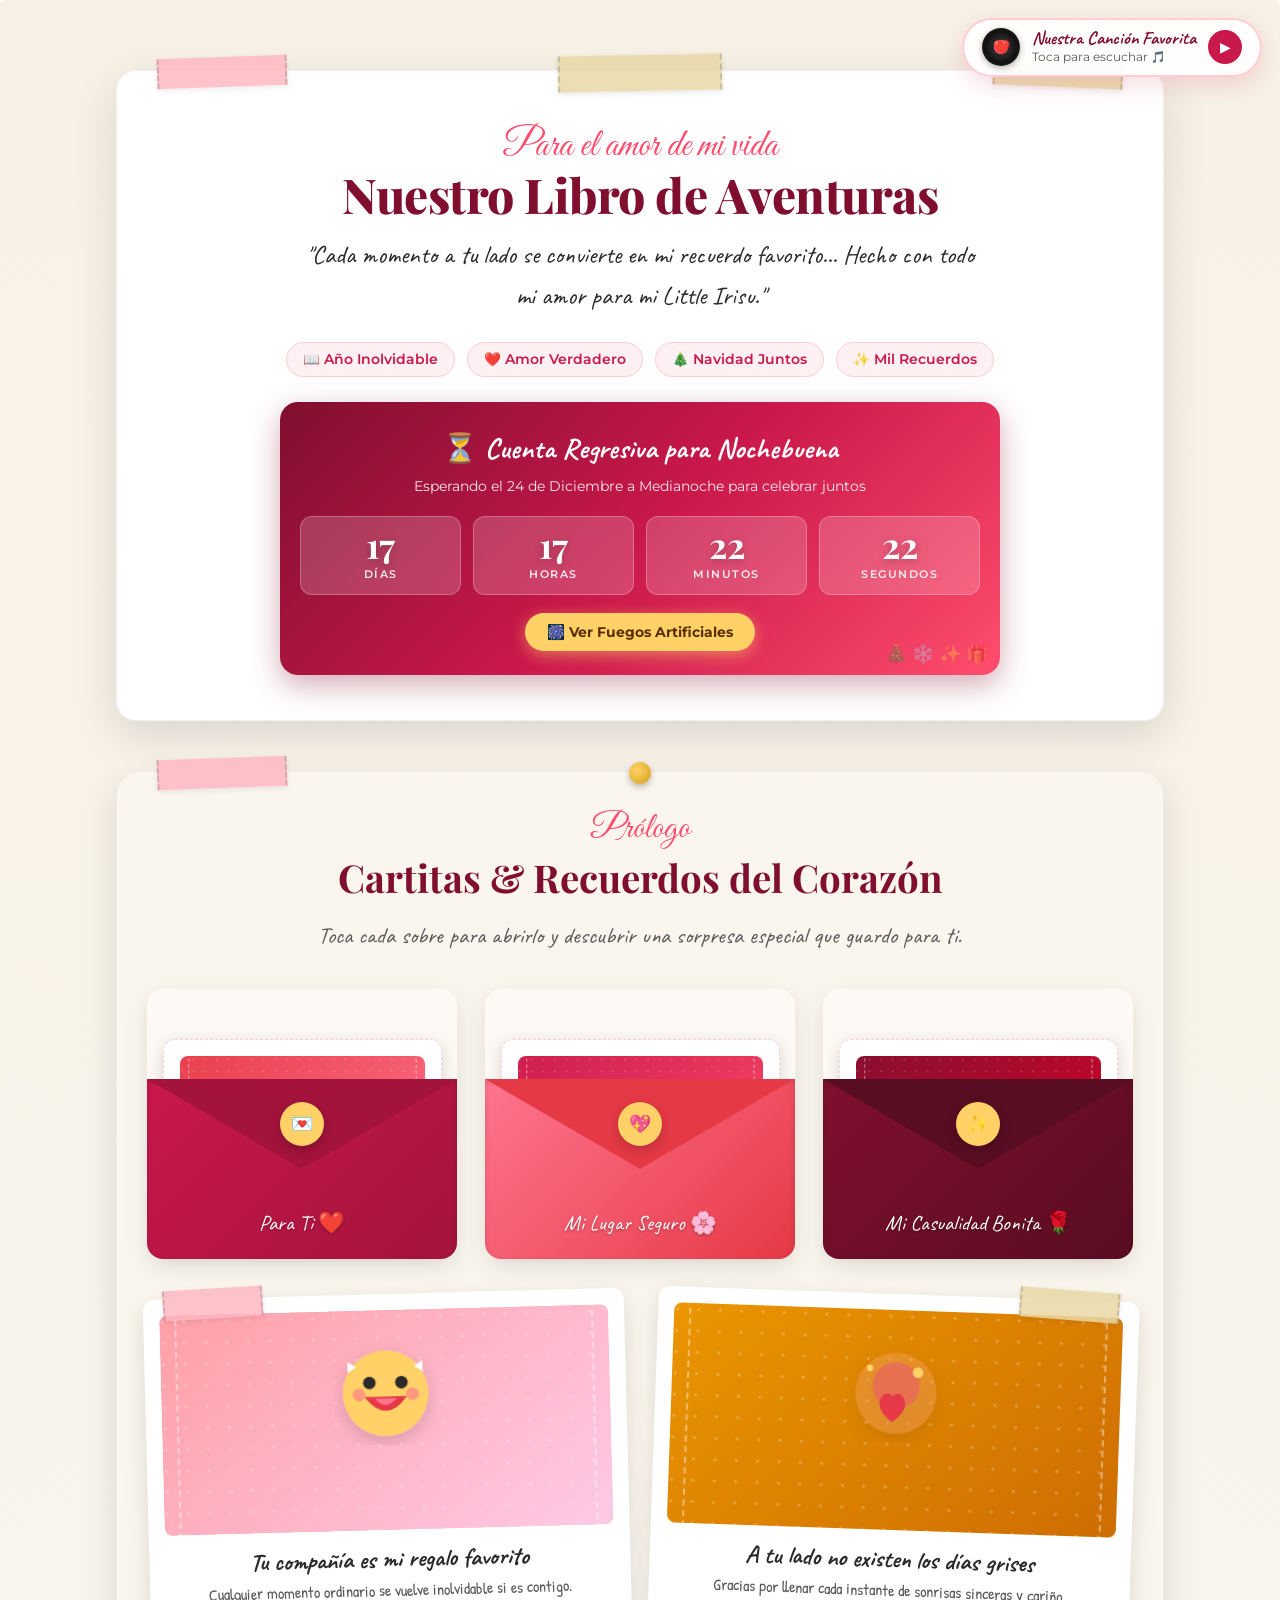
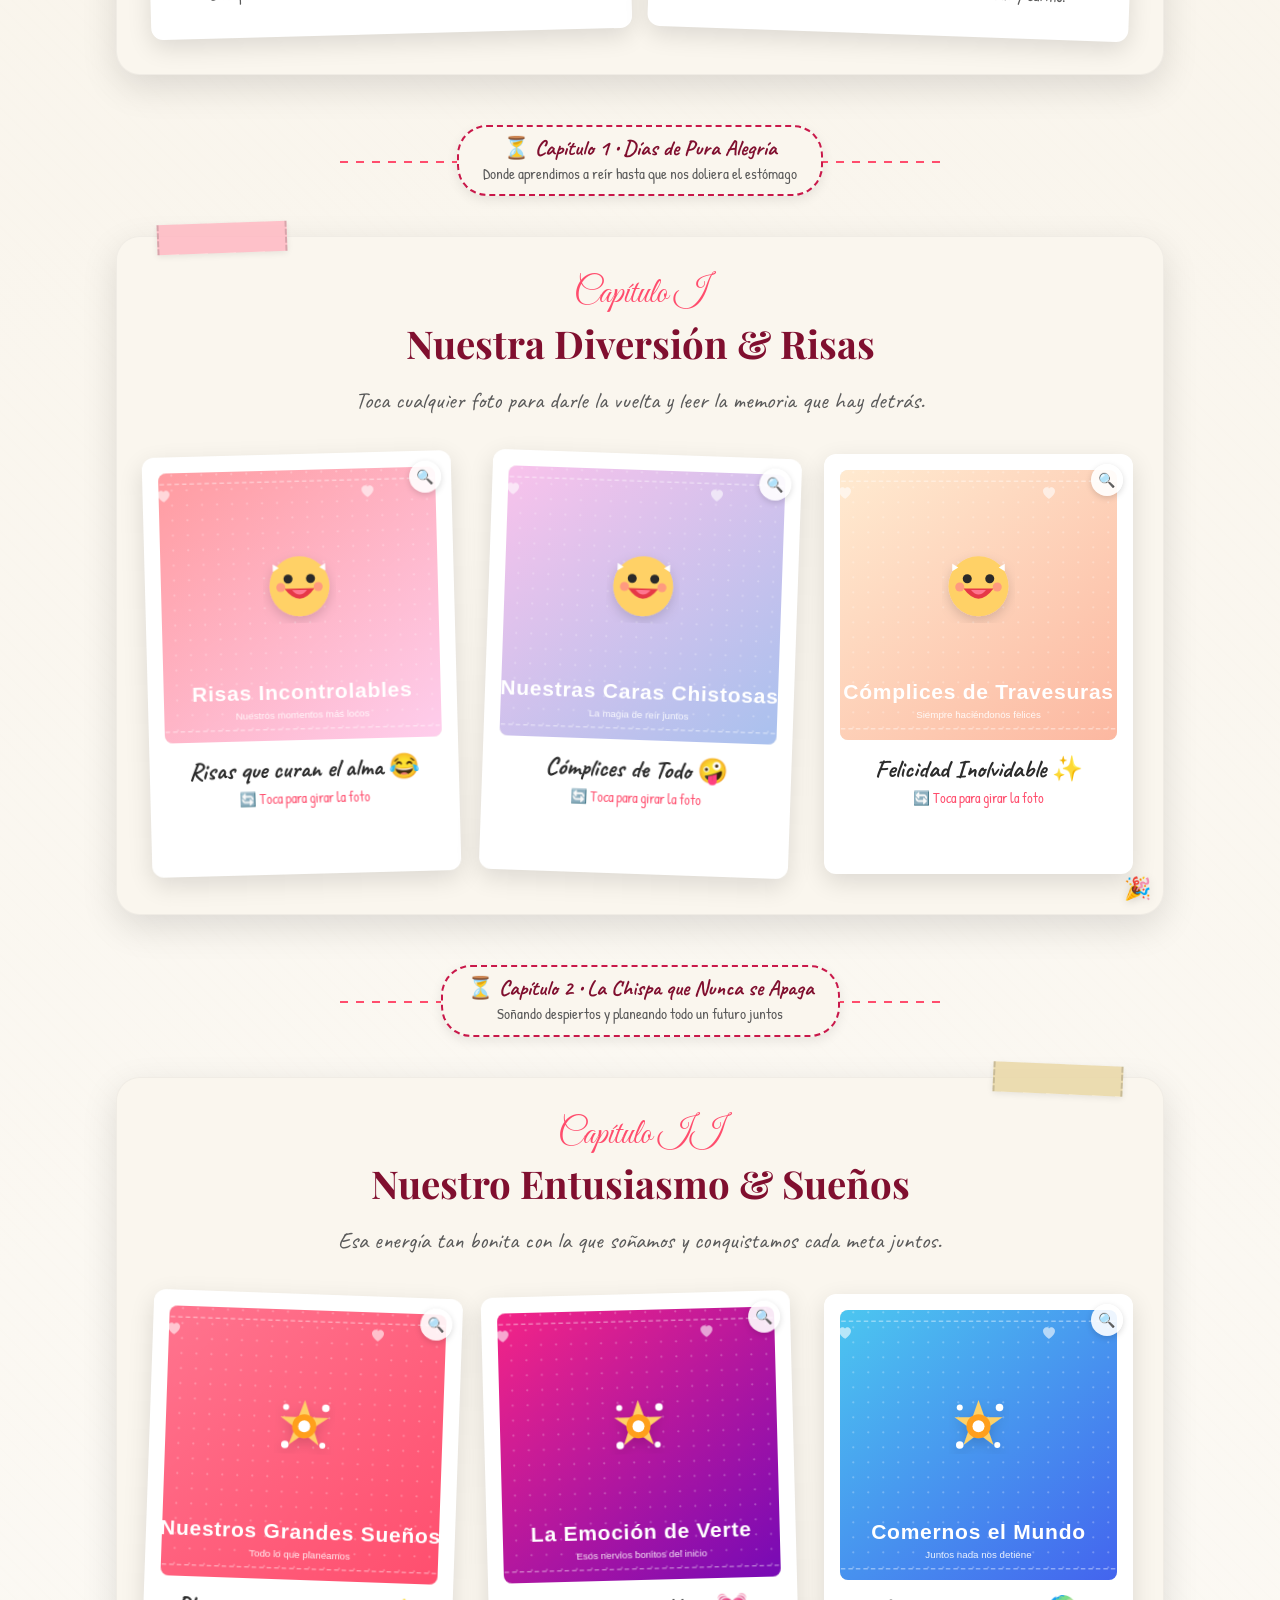
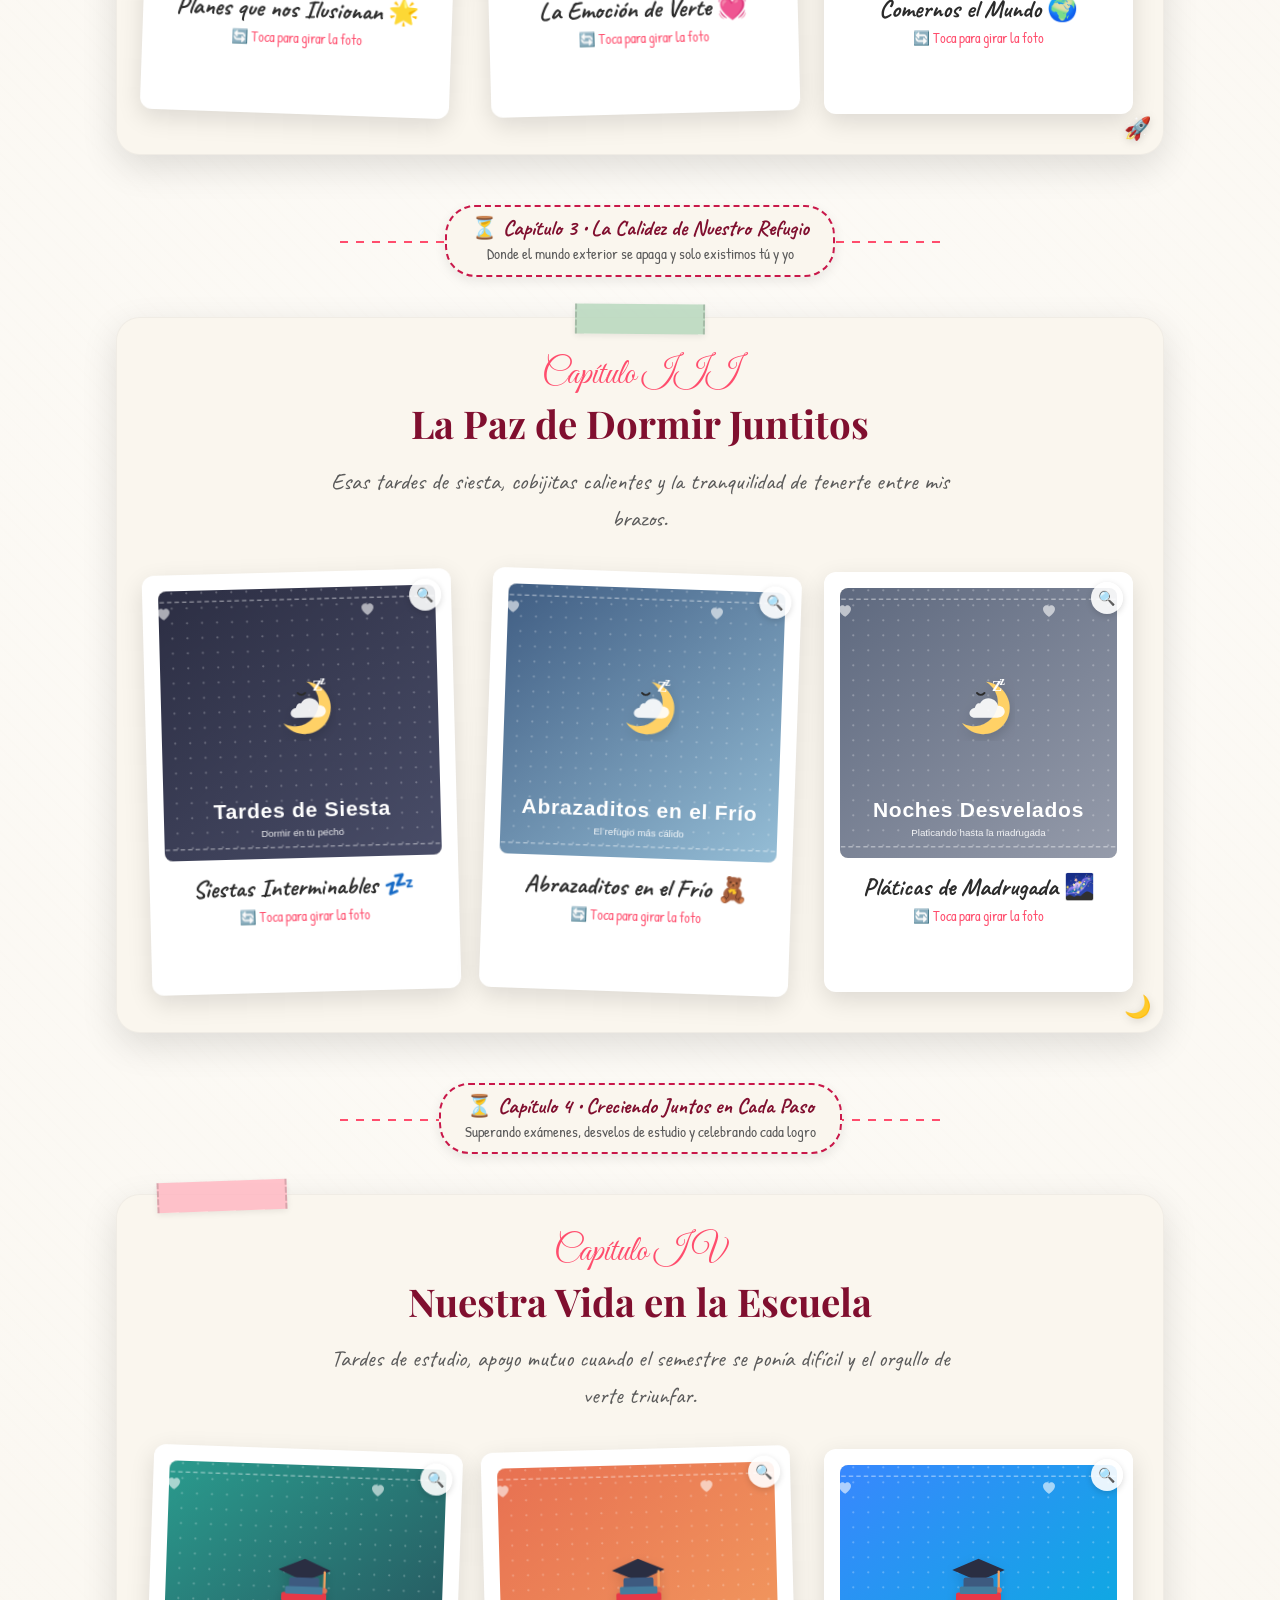
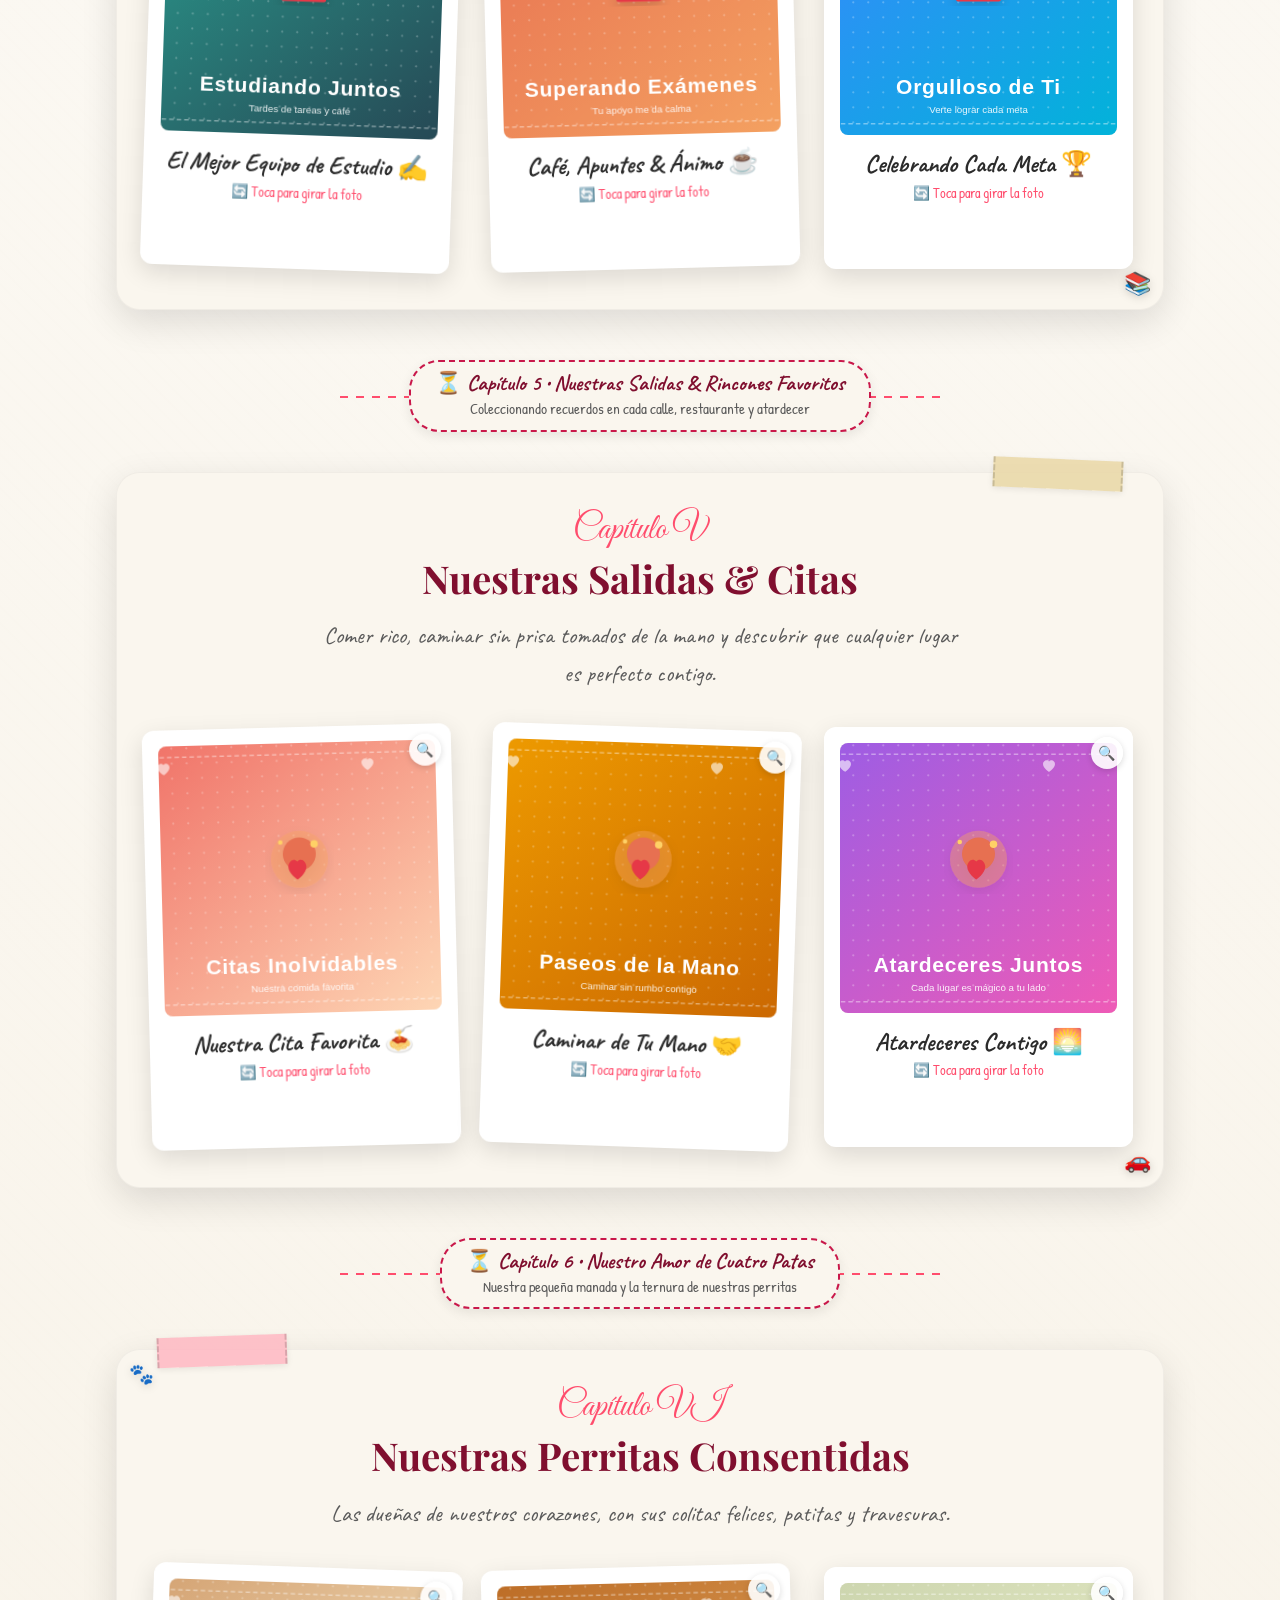
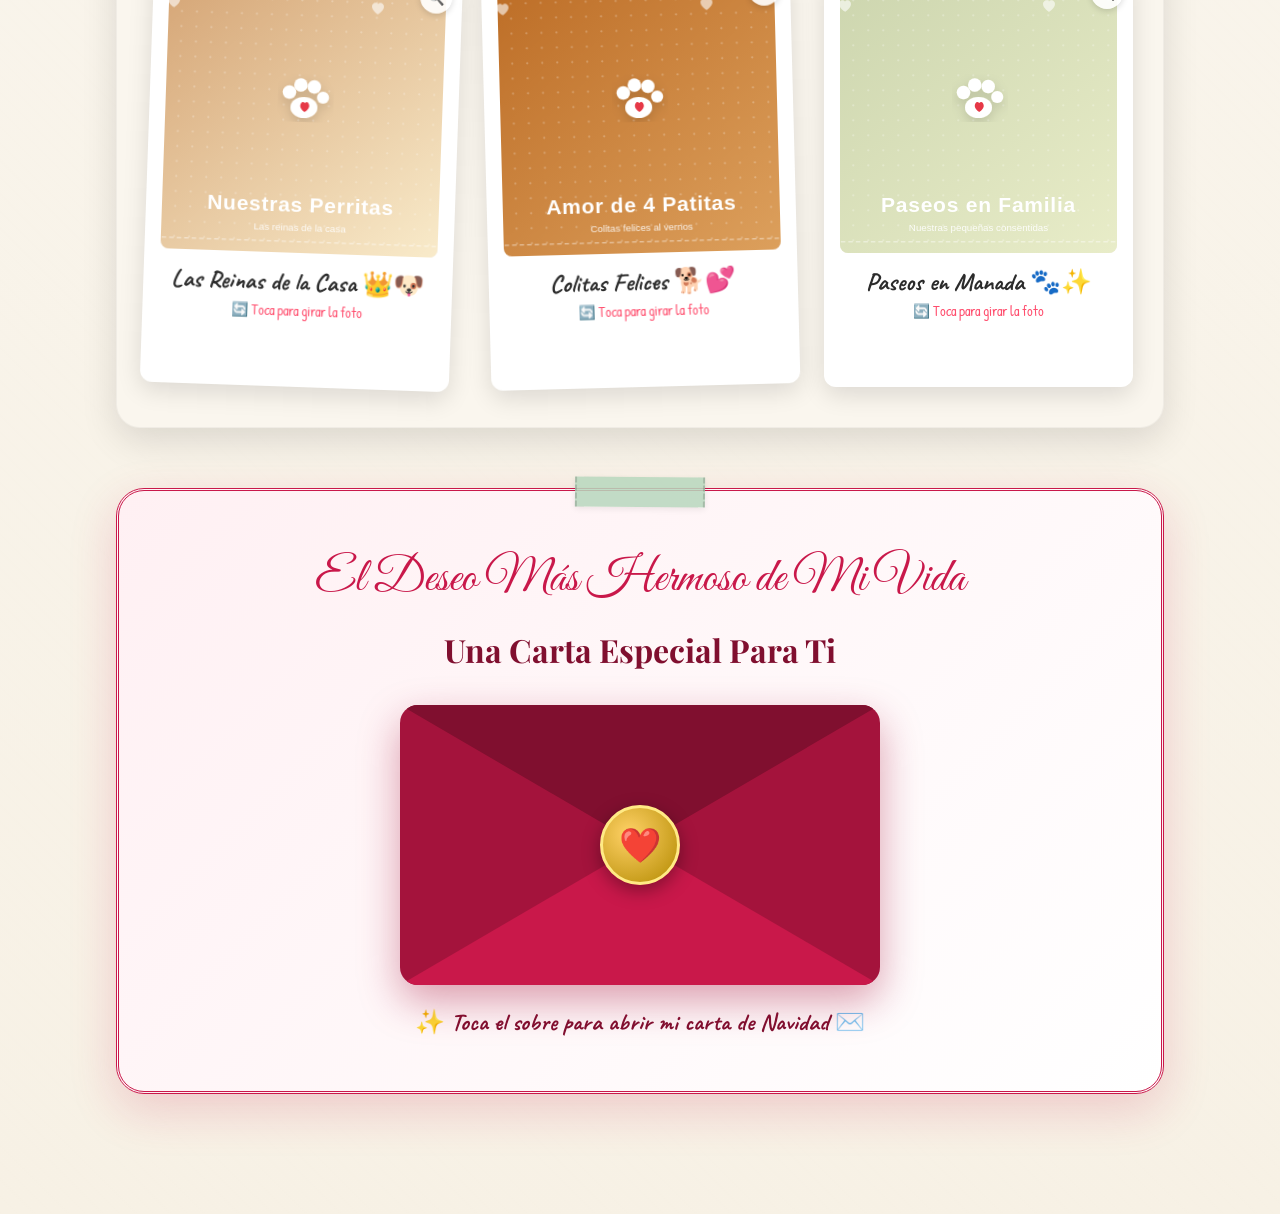
==== index.html @ db781405 "Subir proyecto Libro de Aventuras Navidad 2026" ====
<!DOCTYPE html>
<html lang="es">
<head>
  <meta charset="UTF-8">
  <meta name="viewport" content="width=device-width, initial-scale=1.0">
  <title>MI LITTLE IRISU ❤️ Nuestro Libro de Aventuras</title>
  
  <!-- Fuentes Románticas de Google -->
  <link rel="preconnect" href="https://fonts.googleapis.com">
  <link rel="preconnect" href="https://fonts.gstatic.com" crossorigin>
  <link href="https://fonts.googleapis.com/css2?family=Caveat:wght@400..700&family=Great+Vibes&family=Montserrat:ital,wght@0,300;0,400;0,600;0,700;1,400&family=Patrick+Hand&family=Playfair+Display:ital,wght@0,400..800;1,400..700&display=swap" rel="stylesheet">
  
  <!-- Estilos CSS -->
  <link rel="stylesheet" href="css/styles.css">
</head>
<body>

  <!-- Lienzos para animación de nieve suave y fuegos artificiales -->
  <canvas id="snow-canvas"></canvas>
  <canvas id="fireworks-canvas"></canvas>

  <!-- ======================================================================
       🎵 SECCIÓN DE MÚSICA (CANCION DE LA WEB)
       ======================================================================
       👉 CÓMO CAMBIAR LA CANCIÓN:
       1. Guarda tu canción en formato MP3 dentro de la carpeta:
          assets/audio/
       2. Nómbrala exactamente: cancion.mp3
       3. O si prefieres otro nombre, cámbialo aquí en 'src="assets/audio/tu_cancion.mp3"'
       4. Más abajo puedes cambiar el nombre de la canción que aparece en pantalla.
       ====================================================================== -->
  <audio id="bg-music-audio" src="assets/audio/cancion.mp3" preload="auto" loop></audio>

  <!-- Reproductor Romántico Flotante (Solo botón de reproducir para ella) -->
  <div class="audio-player-pill" title="Nuestra música">
    <div class="vinyl-disc" id="vinyl-disc"></div>
    <div class="player-info">
      <!-- ✏️ AQUÍ PUEDES CAMBIAR EL NOMBRE DE LA CANCIÓN O EL MENSAJE: -->
      <span class="player-title" id="player-song-title">Nuestra Canción Favorita</span>
      <span class="player-subtitle">Toca para escuchar 🎵</span>
    </div>
    <button class="player-btn" id="music-toggle-btn" aria-label="Reproducir música">▶</button>
  </div>

  <!-- Contenedor Principal del Libro de Aventuras (Scrapbook) -->
  <main class="scrapbook-container">

    <!-- ======================================================================
         PORTADA / ENCABEZADO DEL DIARIO
         ====================================================================== -->
    <header class="hero-journal">
      <div class="washi-tape"></div>
      <div class="washi-tape right"></div>
      
      <!-- ✏️ TÍTULOS Y DEDICATORIAS PRINCIPALES: -->
      <p class="hero-subtitle-top">Para el amor de mi vida</p>
      <h1 class="hero-title">Nuestro Libro de Aventuras</h1>
      <p class="hero-tagline">"Cada momento a tu lado se convierte en mi recuerdo favorito... Hecho con todo mi amor para mi Little Irisu."</p>
      
      <div class="hero-badges-row">
        <span class="hero-badge">📖 Año Inolvidable</span>
        <span class="hero-badge">❤️ Amor Verdadero</span>
        <span class="hero-badge">🎄 Navidad Juntos</span>
        <span class="hero-badge">✨ Mil Recuerdos</span>
      </div>

      <!-- ====================================================================
           ⏳ CUENTA REGRESIVA PARA NOCHEBUENA (24 DE DICIEMBRE A MEDIANOCHE)
           ==================================================================== -->
      <section class="countdown-box">
        <h2 class="countdown-header">⏳ Cuenta Regresiva para Nochebuena</h2>
        <p class="countdown-target-desc">Esperando el 24 de Diciembre a Medianoche para celebrar juntos</p>
        
        <div class="countdown-grid">
          <div class="countdown-item">
            <span class="countdown-num" id="count-days">00</span>
            <span class="countdown-label">Días</span>
          </div>
          <div class="countdown-item">
            <span class="countdown-num" id="count-hours">00</span>
            <span class="countdown-label">Horas</span>
          </div>
          <div class="countdown-item">
            <span class="countdown-num" id="count-mins">00</span>
            <span class="countdown-label">Minutos</span>
          </div>
          <div class="countdown-item">
            <span class="countdown-num" id="count-secs">00</span>
            <span class="countdown-label">Segundos</span>
          </div>
        </div>

        <div class="countdown-actions">
          <button class="fireworks-btn" id="btn-test-fireworks">
            🎆 Ver Fuegos Artificiales
          </button>
        </div>
      </section>
    </header>

    <!-- ======================================================================
         💌 SECCIÓN INICIAL: SOBRES INTERACTIVOS & CARTITAS
         ======================================================================
         Al hacer clic en cada sobre, se abre la solapa y sale la cartita con
         su foto y texto describiendo cuánto disfrutas su compañía.
         ====================================================================== -->
    <section class="journal-section" id="seccion-inicio">
      <div class="washi-tape"></div>
      <div class="pushpin"></div>

      <div class="section-header">
        <span class="chapter-number">Prólogo</span>
        <h2 class="section-title">Cartitas & Recuerdos del Corazón</h2>
        <p class="section-dedication">Toca cada sobre para abrirlo y descubrir una sorpresa especial que guardo para ti.</p>
      </div>

      <div class="envelopes-row">
        
        <!-- ✉️ SOBRE 1:
             Para cambiar la foto: reemplaza el archivo en "assets/img/sobres/sobre1.jpg"
             o cambia el src="assets/img/sobres/tu_foto.jpg" aquí abajo: -->
        <div class="envelope-card" id="envelope-1">
          <div class="envelope-wrapper">
            <div class="envelope-flap"></div>
            <div class="envelope-seal-btn">💌</div>
            <div class="envelope-letter">
              <!-- 📸 FOTO SOBRE 1: -->
              <img src="assets/img/sobres/sobre1.svg" alt="Recuerdo de amor" class="envelope-letter-img">
              <!-- ✏️ TEXTO SOBRE 1: -->
              <p class="envelope-letter-text">
                "Desde el primer instante en que empezamos a platicar, sentí una conexión tan pura. Disfruto cada segundo a tu lado, tu risa ilumina mis días más difíciles y me llena de vida."
              </p>
            </div>
            <div class="envelope-pocket">
              <span class="envelope-tag">Para Ti ❤️</span>
            </div>
          </div>
        </div>

        <!-- ✉️ SOBRE 2:
             Para cambiar la foto: reemplaza el archivo en "assets/img/sobres/sobre2.jpg"
             o cambia el src="assets/img/sobres/tu_foto.jpg" aquí abajo: -->
        <div class="envelope-card" id="envelope-2">
          <div class="envelope-wrapper">
            <div class="envelope-flap blush"></div>
            <div class="envelope-seal-btn">💖</div>
            <div class="envelope-letter">
              <!-- 📸 FOTO SOBRE 2: -->
              <img src="assets/img/sobres/sobre2.svg" alt="Recuerdo tierno" class="envelope-letter-img">
              <!-- ✏️ TEXTO SOBRE 2: -->
              <p class="envelope-letter-text">
                "No hay lugar en el mundo donde me sienta más en paz que cuando estoy contigo. Disfruto tanto tu compañía; estar a tu lado hace que el tiempo vuele y siempre quiera más."
              </p>
            </div>
            <div class="envelope-pocket blush">
              <span class="envelope-tag">Mi Lugar Seguro 🌸</span>
            </div>
          </div>
        </div>

        <!-- ✉️ SOBRE 3:
             Para cambiar la foto: reemplaza el archivo en "assets/img/sobres/sobre3.jpg"
             o cambia el src="assets/img/sobres/tu_foto.jpg" aquí abajo: -->
        <div class="envelope-card" id="envelope-3">
          <div class="envelope-wrapper">
            <div class="envelope-flap deep"></div>
            <div class="envelope-seal-btn">✨</div>
            <div class="envelope-letter">
              <!-- 📸 FOTO SOBRE 3: -->
              <img src="assets/img/sobres/sobre3.svg" alt="Recuerdo especial" class="envelope-letter-img">
              <!-- ✏️ TEXTO SOBRE 3: -->
              <p class="envelope-letter-text">
                "Amo tu forma de ser, tus ocurrencias, tu dulzura y cómo me haces sentir tan amado. Eres la casualidad más bonita que el destino puso en mi camino."
              </p>
            </div>
            <div class="envelope-pocket deep">
              <span class="envelope-tag">Mi Casualidad Bonita 🌹</span>
            </div>
          </div>
        </div>

      </div>

      <!-- POLAROIDS ESTÁTICAS DE INICIO -->
      <div class="static-memories-row">
        
        <!-- Polaroid Estática 1 -->
        <div class="polaroid-face polaroid-tilt-left" style="position:relative; min-height: 340px;">
          <div class="washi-tape" style="top:-10px; left:20px; width:100px;"></div>
          <div class="polaroid-photo-wrapper" style="height:220px;">
            <!-- 📸 FOTO ESTÁTICA 1: -->
            <img src="assets/img/diversion/foto1.svg" alt="Sonrisas juntos" class="polaroid-img">
          </div>
          <!-- ✏️ TÍTULO Y TEXTO: -->
          <p class="polaroid-caption">Tu compañía es mi regalo favorito</p>
          <p style="font-family: var(--font-note); font-size: 1rem; color: var(--text-muted); text-align: center; margin-top: 4px;">
            Cualquier momento ordinario se vuelve inolvidable si es contigo.
          </p>
        </div>

        <!-- Polaroid Estática 2 -->
        <div class="polaroid-face polaroid-tilt-right" style="position:relative; min-height: 340px;">
          <div class="washi-tape right" style="top:-10px; right:20px; width:100px;"></div>
          <div class="polaroid-photo-wrapper" style="height:220px;">
            <!-- 📸 FOTO ESTÁTICA 2: -->
            <img src="assets/img/salidas/foto2.svg" alt="Paseos de la mano" class="polaroid-img">
          </div>
          <!-- ✏️ TÍTULO Y TEXTO: -->
          <p class="polaroid-caption">A tu lado no existen los días grises</p>
          <p style="font-family: var(--font-note); font-size: 1rem; color: var(--text-muted); text-align: center; margin-top: 4px;">
            Gracias por llenar cada instante de sonrisas sinceras y cariño.
          </p>
        </div>

      </div>
    </section>

    <!-- ======================================================================
         ⏳ LAPSO DE TIEMPO 1
         ====================================================================== -->
    <div class="time-lapse-connector">
      <div class="time-lapse-badge">
        <span class="time-lapse-period">⏳ Capítulo 1 • Días de Pura Alegría</span>
        <span class="time-lapse-phrase">Donde aprendimos a reír hasta que nos doliera el estómago</span>
      </div>
    </div>

    <!-- ======================================================================
         🤣 SECCIÓN 1: DIVERSIÓN
         ====================================================================== -->
    <section class="journal-section" id="seccion-diversion">
      <div class="washi-tape"></div>
      <div class="sticker-heart">🎉</div>

      <div class="section-header">
        <span class="chapter-number">Capítulo I</span>
        <h2 class="section-title">Nuestra Diversión & Risas</h2>
        <p class="section-dedication">Toca cualquier foto para darle la vuelta y leer la memoria que hay detrás.</p>
      </div>

      <div class="cards-grid">
        
        <!-- ====================================================
             📸 TARJETA DIVERSIÓN 1:
             - Foto del frente: src="assets/img/diversion/foto1.svg" (o tu foto .jpg)
             - Reverso: Texto que se lee al voltear la tarjeta
             ==================================================== -->
        <div class="polaroid-flip-card">
          <div class="polaroid-inner">
            <div class="polaroid-face polaroid-front polaroid-tilt-left">
              <div class="card-tools">
                <button class="tool-btn tool-zoom" title="Ampliar">🔍</button>
              </div>
              <div class="polaroid-photo-wrapper">
                <!-- 📸 FOTO: -->
                <img src="assets/img/diversion/foto1.svg" alt="Diversión juntos" class="polaroid-img">
              </div>
              <p class="polaroid-caption">Risas que curan el alma 😂</p>
              <div class="card-hint-flip">🔄 Toca para girar la foto</div>
            </div>
            <!-- REVERSO (NOTAS ESCRITAS A MANO): -->
            <div class="polaroid-face polaroid-back">
              <div class="back-header">
                <span class="back-date">📅 Siempre Contigo</span>
                <span class="back-stamp">✨</span>
              </div>
              <!-- ✏️ TU TEXTO DEL REVERSO: -->
              <p class="back-note-text">
                "Amo cuando nos reímos de cualquier tontería que nadie más entendería. Nuestras caras chistosas, las miradas cómplices y esa forma tan tuya de hacerme sonreír incluso cuando tengo un mal día."
              </p>
              <div class="back-signature">Te amo infinito ❤️</div>
            </div>
          </div>
        </div>

        <!-- ====================================================
             📸 TARJETA DIVERSIÓN 2:
             - Foto del frente: src="assets/img/diversion/foto2.svg" (o tu foto .jpg)
             ==================================================== -->
        <div class="polaroid-flip-card">
          <div class="polaroid-inner">
            <div class="polaroid-face polaroid-front polaroid-tilt-right">
              <div class="card-tools">
                <button class="tool-btn tool-zoom" title="Ampliar">🔍</button>
              </div>
              <div class="polaroid-photo-wrapper">
                <!-- 📸 FOTO: -->
                <img src="assets/img/diversion/foto2.svg" alt="Travesuras" class="polaroid-img">
              </div>
              <p class="polaroid-caption">Cómplices de Todo 🤪</p>
              <div class="card-hint-flip">🔄 Toca para girar la foto</div>
            </div>
            <div class="polaroid-face polaroid-back">
              <div class="back-header">
                <span class="back-date">📅 Momentos Épicos</span>
                <span class="back-stamp">🍕</span>
              </div>
              <!-- ✏️ TU TEXTO DEL REVERSO: -->
              <p class="back-note-text">
                "Contigo nunca hay momentos aburridos. Somos el mejor equipo para hacer travesuras, cantar canciones a todo pulmón y disfrutar de cada ocurrencia juntos."
              </p>
              <div class="back-signature">Mi payasita favorita 💕</div>
            </div>
          </div>
        </div>

        <!-- ====================================================
             📸 TARJETA DIVERSIÓN 3:
             - Foto del frente: src="assets/img/diversion/foto3.svg" (o tu foto .jpg)
             ==================================================== -->
        <div class="polaroid-flip-card">
          <div class="polaroid-inner">
            <div class="polaroid-face polaroid-front">
              <div class="card-tools">
                <button class="tool-btn tool-zoom" title="Ampliar">🔍</button>
              </div>
              <div class="polaroid-photo-wrapper">
                <!-- 📸 FOTO: -->
                <img src="assets/img/diversion/foto3.svg" alt="Felicidad pura" class="polaroid-img">
              </div>
              <p class="polaroid-caption">Felicidad Inolvidable ✨</p>
              <div class="card-hint-flip">🔄 Toca para girar la foto</div>
            </div>
            <div class="polaroid-face polaroid-back">
              <div class="back-header">
                <span class="back-date">📅 Nuestra Magia</span>
                <span class="back-stamp">💫</span>
              </div>
              <!-- ✏️ TU TEXTO DEL REVERSO: -->
              <p class="back-note-text">
                "Estar a tu lado me hace sentir como un niño pequeño otra vez, lleno de curiosidad y alegría. Verte sonreír de oreja a oreja es el espectáculo más bonito del mundo."
              </p>
              <div class="back-signature">Por siempre juntos 💖</div>
            </div>
          </div>
        </div>

      </div>
    </section>

    <!-- ======================================================================
         ⏳ LAPSO DE TIEMPO 2
         ====================================================================== -->
    <div class="time-lapse-connector">
      <div class="time-lapse-badge">
        <span class="time-lapse-period">⏳ Capítulo 2 • La Chispa que Nunca se Apaga</span>
        <span class="time-lapse-phrase">Soñando despiertos y planeando todo un futuro juntos</span>
      </div>
    </div>

    <!-- ======================================================================
         🚀 SECCIÓN 2: ENTUSIASMO
         ====================================================================== -->
    <section class="journal-section" id="seccion-entusiasmo">
      <div class="washi-tape right"></div>
      <div class="sticker-heart">🚀</div>

      <div class="section-header">
        <span class="chapter-number">Capítulo II</span>
        <h2 class="section-title">Nuestro Entusiasmo & Sueños</h2>
        <p class="section-dedication">Esa energía tan bonita con la que soñamos y conquistamos cada meta juntos.</p>
      </div>

      <div class="cards-grid">
        
        <!-- 📸 TARJETA ENTUSIASMO 1: -->
        <div class="polaroid-flip-card">
          <div class="polaroid-inner">
            <div class="polaroid-face polaroid-front polaroid-tilt-right">
              <div class="card-tools">
                <button class="tool-btn tool-zoom" title="Ampliar">🔍</button>
              </div>
              <div class="polaroid-photo-wrapper">
                <!-- 📸 FOTO: -->
                <img src="assets/img/entusiasmo/foto1.svg" alt="Nuestros Sueños" class="polaroid-img">
              </div>
              <p class="polaroid-caption">Planes que nos Ilusionan 🌟</p>
              <div class="card-hint-flip">🔄 Toca para girar la foto</div>
            </div>
            <div class="polaroid-face polaroid-back">
              <div class="back-header">
                <span class="back-date">📅 Metas Compartidas</span>
                <span class="back-stamp">✈️</span>
              </div>
              <!-- ✏️ TU TEXTO DEL REVERSO: -->
              <p class="back-note-text">
                "Amo la chispa en tus ojitos cada vez que me cuentas un sueño nuevo, un proyecto o un viaje que queremos hacer. Esa pasión tuya me contagia y me hace desear llegar lejísimos a tu lado."
              </p>
              <div class="back-signature">Tú y yo al infinito 💫</div>
            </div>
          </div>
        </div>

        <!-- 📸 TARJETA ENTUSIASMO 2: -->
        <div class="polaroid-flip-card">
          <div class="polaroid-inner">
            <div class="polaroid-face polaroid-front polaroid-tilt-left">
              <div class="card-tools">
                <button class="tool-btn tool-zoom" title="Ampliar">🔍</button>
              </div>
              <div class="polaroid-photo-wrapper">
                <!-- 📸 FOTO: -->
                <img src="assets/img/entusiasmo/foto2.svg" alt="Nuestra Energía" class="polaroid-img">
              </div>
              <p class="polaroid-caption">La Emoción de Verte 💓</p>
              <div class="card-hint-flip">🔄 Toca para girar la foto</div>
            </div>
            <div class="polaroid-face polaroid-back">
              <div class="back-header">
                <span class="back-date">📅 Mariposas en el Estómago</span>
                <span class="back-stamp">💌</span>
              </div>
              <!-- ✏️ TU TEXTO DEL REVERSO: -->
              <p class="back-note-text">
                "Aunque nos veamos todos los días, sigo sintiendo esa emoción hermosa antes de encontrarnos. Arreglarme para verte y esperar tu llegada sigue siendo mi parte favorita de la semana."
              </p>
              <div class="back-signature">Siempre enamorado de ti 🌹</div>
            </div>
          </div>
        </div>

        <!-- 📸 TARJETA ENTUSIASMO 3: -->
        <div class="polaroid-flip-card">
          <div class="polaroid-inner">
            <div class="polaroid-face polaroid-front">
              <div class="card-tools">
                <button class="tool-btn tool-zoom" title="Ampliar">🔍</button>
              </div>
              <div class="polaroid-photo-wrapper">
                <!-- 📸 FOTO: -->
                <img src="assets/img/entusiasmo/foto3.svg" alt="Conquistar el Mundo" class="polaroid-img">
              </div>
              <p class="polaroid-caption">Comernos el Mundo 🌍</p>
              <div class="card-hint-flip">🔄 Toca para girar la foto</div>
            </div>
            <div class="polaroid-face polaroid-back">
              <div class="back-header">
                <span class="back-date">📅 Nuestro Futuro</span>
                <span class="back-stamp">🚀</span>
              </div>
              <!-- ✏️ TU TEXTO DEL REVERSO: -->
              <p class="back-note-text">
                "Juntos no hay reto que nos quede grande. Tu fuerza me inspira todos los días a ser mejor persona y a creer que lo imposible es solo cuestión de tiempo si vamos de la mano."
              </p>
              <div class="back-signature">Contigo todo es posible ❤️</div>
            </div>
          </div>
        </div>

      </div>
    </section>

    <!-- ======================================================================
         ⏳ LAPSO DE TIEMPO 3
         ====================================================================== -->
    <div class="time-lapse-connector">
      <div class="time-lapse-badge">
        <span class="time-lapse-period">⏳ Capítulo 3 • La Calidez de Nuestro Refugio</span>
        <span class="time-lapse-phrase">Donde el mundo exterior se apaga y solo existimos tú y yo</span>
      </div>
    </div>

    <!-- ======================================================================
         🌙 SECCIÓN 3: DORMIR
         ====================================================================== -->
    <section class="journal-section" id="seccion-dormir">
      <div class="washi-tape center"></div>
      <div class="sticker-heart">🌙</div>

      <div class="section-header">
        <span class="chapter-number">Capítulo III</span>
        <h2 class="section-title">La Paz de Dormir Juntitos</h2>
        <p class="section-dedication">Esas tardes de siesta, cobijitas calientes y la tranquilidad de tenerte entre mis brazos.</p>
      </div>

      <div class="cards-grid">
        
        <!-- 📸 TARJETA DORMIR 1: -->
        <div class="polaroid-flip-card">
          <div class="polaroid-inner">
            <div class="polaroid-face polaroid-front polaroid-tilt-left">
              <div class="card-tools">
                <button class="tool-btn tool-zoom" title="Ampliar">🔍</button>
              </div>
              <div class="polaroid-photo-wrapper">
                <!-- 📸 FOTO: -->
                <img src="assets/img/dormir/foto1.svg" alt="Siestas Juntos" class="polaroid-img">
              </div>
              <p class="polaroid-caption">Siestas Interminables 💤</p>
              <div class="card-hint-flip">🔄 Toca para girar la foto</div>
            </div>
            <div class="polaroid-face polaroid-back">
              <div class="back-header">
                <span class="back-date">📅 Tardes de Lluvia</span>
                <span class="back-stamp">☁️</span>
              </div>
              <!-- ✏️ TU TEXTO DEL REVERSO: -->
              <p class="back-note-text">
                "Verte dormir con esa carita tan tierna y angelical es una de las cosas más hermosas de mi vida. Me da una paz que no encuentro en ninguna otra parte del mundo."
              </p>
              <div class="back-signature">Mi bebita consentida 🌸</div>
            </div>
          </div>
        </div>

        <!-- 📸 TARJETA DORMIR 2: -->
        <div class="polaroid-flip-card">
          <div class="polaroid-inner">
            <div class="polaroid-face polaroid-front polaroid-tilt-right">
              <div class="card-tools">
                <button class="tool-btn tool-zoom" title="Ampliar">🔍</button>
              </div>
              <div class="polaroid-photo-wrapper">
                <!-- 📸 FOTO: -->
                <img src="assets/img/dormir/foto2.svg" alt="Abrazados en el Frío" class="polaroid-img">
              </div>
              <p class="polaroid-caption">Abrazaditos en el Frío 🧸</p>
              <div class="card-hint-flip">🔄 Toca para girar la foto</div>
            </div>
            <div class="polaroid-face polaroid-back">
              <div class="back-header">
                <span class="back-date">📅 Calorcito Tuyo</span>
                <span class="back-stamp">☕</span>
              </div>
              <!-- ✏️ TU TEXTO DEL REVERSO: -->
              <p class="back-note-text">
                "No importa el frío que haga afuera cuando estamos cobijados, abrazados y escuchando nuestra respiración. Eres el lugar más tibio y seguro del universo."
              </p>
              <div class="back-signature">Tu eterno abrazador 💕</div>
            </div>
          </div>
        </div>

        <!-- 📸 TARJETA DORMIR 3: -->
        <div class="polaroid-flip-card">
          <div class="polaroid-inner">
            <div class="polaroid-face polaroid-front">
              <div class="card-tools">
                <button class="tool-btn tool-zoom" title="Ampliar">🔍</button>
              </div>
              <div class="polaroid-photo-wrapper">
                <!-- 📸 FOTO: -->
                <img src="assets/img/dormir/foto3.svg" alt="Desveladas de Amor" class="polaroid-img">
              </div>
              <p class="polaroid-caption">Pláticas de Madrugada 🌌</p>
              <div class="card-hint-flip">🔄 Toca para girar la foto</div>
            </div>
            <div class="polaroid-face polaroid-back">
              <div class="back-header">
                <span class="back-date">📅 3:00 AM</span>
                <span class="back-stamp">✨</span>
              </div>
              <!-- ✏️ TU TEXTO DEL REVERSO: -->
              <p class="back-note-text">
                "Esas llamadas y pláticas hasta la madrugada donde nos confesamos todo, compartimos recuerdos y nos quedamos dormidos con el teléfono al lado. Dulces sueños, mi amor."
              </p>
              <div class="back-signature">Sueño contigo siempre 🌙</div>
            </div>
          </div>
        </div>

      </div>
    </section>

    <!-- ======================================================================
         ⏳ LAPSO DE TIEMPO 4
         ====================================================================== -->
    <div class="time-lapse-connector">
      <div class="time-lapse-badge">
        <span class="time-lapse-period">⏳ Capítulo 4 • Creciendo Juntos en Cada Paso</span>
        <span class="time-lapse-phrase">Superando exámenes, desvelos de estudio y celebrando cada logro</span>
      </div>
    </div>

    <!-- ======================================================================
         📚 SECCIÓN 4: ESCUELA
         ====================================================================== -->
    <section class="journal-section" id="seccion-escuela">
      <div class="washi-tape"></div>
      <div class="sticker-heart">📚</div>

      <div class="section-header">
        <span class="chapter-number">Capítulo IV</span>
        <h2 class="section-title">Nuestra Vida en la Escuela</h2>
        <p class="section-dedication">Tardes de estudio, apoyo mutuo cuando el semestre se ponía difícil y el orgullo de verte triunfar.</p>
      </div>

      <div class="cards-grid">
        
        <!-- 📸 TARJETA ESCUELA 1: -->
        <div class="polaroid-flip-card">
          <div class="polaroid-inner">
            <div class="polaroid-face polaroid-front polaroid-tilt-right">
              <div class="card-tools">
                <button class="tool-btn tool-zoom" title="Ampliar">🔍</button>
              </div>
              <div class="polaroid-photo-wrapper">
                <!-- 📸 FOTO: -->
                <img src="assets/img/escuela/foto1.svg" alt="Estudiando Juntos" class="polaroid-img">
              </div>
              <p class="polaroid-caption">El Mejor Equipo de Estudio ✍️</p>
              <div class="card-hint-flip">🔄 Toca para girar la foto</div>
            </div>
            <div class="polaroid-face polaroid-back">
              <div class="back-header">
                <span class="back-date">📅 Semestre Superado</span>
                <span class="back-stamp">✏️</span>
              </div>
              <!-- ✏️ TU TEXTO DEL REVERSO: -->
              <p class="back-note-text">
                "Hacer tareas y proyectos contigo convirtió las materias pesadas en momentos divertidos. Aunque a veces nos distrajéramos riéndonos, siempre nos apoyamos al 100%."
              </p>
              <div class="back-signature">Orgulloso de ti 🎓</div>
            </div>
          </div>
        </div>

        <!-- 📸 TARJETA ESCUELA 2: -->
        <div class="polaroid-flip-card">
          <div class="polaroid-inner">
            <div class="polaroid-face polaroid-front polaroid-tilt-left">
              <div class="card-tools">
                <button class="tool-btn tool-zoom" title="Ampliar">🔍</button>
              </div>
              <div class="polaroid-photo-wrapper">
                <!-- 📸 FOTO: -->
                <img src="assets/img/escuela/foto2.svg" alt="Apoyo en Exámenes" class="polaroid-img">
              </div>
              <p class="polaroid-caption">Café, Apuntes & Ánimo ☕</p>
              <div class="card-hint-flip">🔄 Toca para girar la foto</div>
            </div>
            <div class="polaroid-face polaroid-back">
              <div class="back-header">
                <span class="back-date">📅 Días de Presión</span>
                <span class="back-stamp">💡</span>
              </div>
              <!-- ✏️ TU TEXTO DEL REVERSO: -->
              <p class="back-note-text">
                "Cuando los exámenes te estresaban, solo quería abrazarte y recordarte lo inteligente y capaz que eres. Verte superar cada reto me llena de admiración total."
              </p>
              <div class="back-signature">Tu fan número 1 💖</div>
            </div>
          </div>
        </div>

        <!-- 📸 TARJETA ESCUELA 3: -->
        <div class="polaroid-flip-card">
          <div class="polaroid-inner">
            <div class="polaroid-face polaroid-front">
              <div class="card-tools">
                <button class="tool-btn tool-zoom" title="Ampliar">🔍</button>
              </div>
              <div class="polaroid-photo-wrapper">
                <!-- 📸 FOTO: -->
                <img src="assets/img/escuela/foto3.svg" alt="Celebrando Logros" class="polaroid-img">
              </div>
              <p class="polaroid-caption">Celebrando Cada Meta 🏆</p>
              <div class="card-hint-flip">🔄 Toca para girar la foto</div>
            </div>
            <div class="polaroid-face polaroid-back">
              <div class="back-header">
                <span class="back-date">📅 Éxito Compartido</span>
                <span class="back-stamp">🌟</span>
              </div>
              <!-- ✏️ TU TEXTO DEL REVERSO: -->
              <p class="back-note-text">
                "Cada diez, cada materia aprobada y cada paso que das en tu carrera es una fiesta para mí. Estoy seguro de que vas a lograr todo lo que te propongas en la vida."
              </p>
              <div class="back-signature">Siempre a tu lado ❤️</div>
            </div>
          </div>
        </div>

      </div>
    </section>

    <!-- ======================================================================
         ⏳ LAPSO DE TIEMPO 5
         ====================================================================== -->
    <div class="time-lapse-connector">
      <div class="time-lapse-badge">
        <span class="time-lapse-period">⏳ Capítulo 5 • Nuestras Salidas & Rincones Favoritos</span>
        <span class="time-lapse-phrase">Coleccionando recuerdos en cada calle, restaurante y atardecer</span>
      </div>
    </div>

    <!-- ======================================================================
         🚗 SECCIÓN 5: SALIDAS
         ====================================================================== -->
    <section class="journal-section" id="seccion-salidas">
      <div class="washi-tape right"></div>
      <div class="sticker-heart">🚗</div>

      <div class="section-header">
        <span class="chapter-number">Capítulo V</span>
        <h2 class="section-title">Nuestras Salidas & Citas</h2>
        <p class="section-dedication">Comer rico, caminar sin prisa tomados de la mano y descubrir que cualquier lugar es perfecto contigo.</p>
      </div>

      <div class="cards-grid">
        
        <!-- 📸 TARJETA SALIDAS 1: -->
        <div class="polaroid-flip-card">
          <div class="polaroid-inner">
            <div class="polaroid-face polaroid-front polaroid-tilt-left">
              <div class="card-tools">
                <button class="tool-btn tool-zoom" title="Ampliar">🔍</button>
              </div>
              <div class="polaroid-photo-wrapper">
                <!-- 📸 FOTO: -->
                <img src="assets/img/salidas/foto1.svg" alt="Citas Románticas" class="polaroid-img">
              </div>
              <p class="polaroid-caption">Nuestra Cita Favorita 🍝</p>
              <div class="card-hint-flip">🔄 Toca para girar la foto</div>
            </div>
            <div class="polaroid-face polaroid-back">
              <div class="back-header">
                <span class="back-date">📅 Cenando Juntos</span>
                <span class="back-stamp">🍷</span>
              </div>
              <!-- ✏️ TU TEXTO DEL REVERSO: -->
              <p class="back-note-text">
                "La comida siempre sabe mejor cuando estamos juntos. Mirarte al otro lado de la mesa, platicar de nuestras cosas y reírnos me hace sentir el hombre más afortunado."
              </p>
              <div class="back-signature">Por mil citas más 🌹</div>
            </div>
          </div>
        </div>

        <!-- 📸 TARJETA SALIDAS 2: -->
        <div class="polaroid-flip-card">
          <div class="polaroid-inner">
            <div class="polaroid-face polaroid-front polaroid-tilt-right">
              <div class="card-tools">
                <button class="tool-btn tool-zoom" title="Ampliar">🔍</button>
              </div>
              <div class="polaroid-photo-wrapper">
                <!-- 📸 FOTO: -->
                <img src="assets/img/salidas/foto2.svg" alt="Paseos Juntos" class="polaroid-img">
              </div>
              <p class="polaroid-caption">Caminar de Tu Mano 🤝</p>
              <div class="card-hint-flip">🔄 Toca para girar la foto</div>
            </div>
            <div class="polaroid-face polaroid-back">
              <div class="back-header">
                <span class="back-date">📅 Paseos Sin Rumbo</span>
                <span class="back-stamp">🌿</span>
              </div>
              <!-- ✏️ TU TEXTO DEL REVERSO: -->
              <p class="back-note-text">
                "Caminar contigo por el parque, sentir tu mano entrelazada con la mía y simplemente disfrutar el momento. No necesito un destino cuando camino a tu lado."
              </p>
              <div class="back-signature">De tu mano siempre 💕</div>
            </div>
          </div>
        </div>

        <!-- 📸 TARJETA SALIDAS 3: -->
        <div class="polaroid-flip-card">
          <div class="polaroid-inner">
            <div class="polaroid-face polaroid-front">
              <div class="card-tools">
                <button class="tool-btn tool-zoom" title="Ampliar">🔍</button>
              </div>
              <div class="polaroid-photo-wrapper">
                <!-- 📸 FOTO: -->
                <img src="assets/img/salidas/foto3.svg" alt="Atardeceres Mágicos" class="polaroid-img">
              </div>
              <p class="polaroid-caption">Atardeceres Contigo 🌅</p>
              <div class="card-hint-flip">🔄 Toca para girar la foto</div>
            </div>
            <div class="polaroid-face polaroid-back">
              <div class="back-header">
                <span class="back-date">📅 Hora Dorada</span>
                <span class="back-stamp">🌇</span>
              </div>
              <!-- ✏️ TU TEXTO DEL REVERSO: -->
              <p class="back-note-text">
                "Ver cómo el cielo se pinta de colores mientras te miro a los ojos... El atardecer más bonito jamás podrá compararse con la luz de tu sonrisa."
              </p>
              <div class="back-signature">Eres mi cielo entero ❤️</div>
            </div>
          </div>
        </div>

      </div>
    </section>

    <!-- ======================================================================
         ⏳ LAPSO DE TIEMPO 6
         ====================================================================== -->
    <div class="time-lapse-connector">
      <div class="time-lapse-badge">
        <span class="time-lapse-period">⏳ Capítulo 6 • Nuestro Amor de Cuatro Patas</span>
        <span class="time-lapse-phrase">Nuestra pequeña manada y la ternura de nuestras perritas</span>
      </div>
    </div>

    <!-- ======================================================================
         🐶 SECCIÓN 6: PERRITAS
         ====================================================================== -->
    <section class="journal-section" id="seccion-perritas">
      <div class="washi-tape"></div>
      <div class="sticker-paw">🐾</div>

      <div class="section-header">
        <span class="chapter-number">Capítulo VI</span>
        <h2 class="section-title">Nuestras Perritas Consentidas</h2>
        <p class="section-dedication">Las dueñas de nuestros corazones, con sus colitas felices, patitas y travesuras.</p>
      </div>

      <div class="cards-grid">
        
        <!-- 📸 TARJETA PERRITAS 1: -->
        <div class="polaroid-flip-card">
          <div class="polaroid-inner">
            <div class="polaroid-face polaroid-front polaroid-tilt-right">
              <div class="card-tools">
                <button class="tool-btn tool-zoom" title="Ampliar">🔍</button>
              </div>
              <div class="polaroid-photo-wrapper">
                <!-- 📸 FOTO: -->
                <img src="assets/img/perritas/foto1.svg" alt="Nuestras Perritas" class="polaroid-img">
              </div>
              <p class="polaroid-caption">Las Reinas de la Casa 👑🐶</p>
              <div class="card-hint-flip">🔄 Toca para girar la foto</div>
            </div>
            <div class="polaroid-face polaroid-back">
              <div class="back-header">
                <span class="back-date">📅 Familia Completa</span>
                <span class="back-stamp">🐾</span>
              </div>
              <!-- ✏️ TU TEXTO DEL REVERSO: -->
              <p class="back-note-text">
                "Ver cómo las amas, cómo las cuidas y cómo se vuelven locas de felicidad cuando nos ven. Me encanta ver tu ternura y cómo hemos formado esta familia tan linda."
              </p>
              <div class="back-signature">Nuestras bebitas peludas ❤️</div>
            </div>
          </div>
        </div>

        <!-- 📸 TARJETA PERRITAS 2: -->
        <div class="polaroid-flip-card">
          <div class="polaroid-inner">
            <div class="polaroid-face polaroid-front polaroid-tilt-left">
              <div class="card-tools">
                <button class="tool-btn tool-zoom" title="Ampliar">🔍</button>
              </div>
              <div class="polaroid-photo-wrapper">
                <!-- 📸 FOTO: -->
                <img src="assets/img/perritas/foto2.svg" alt="Amor Incondicional" class="polaroid-img">
              </div>
              <p class="polaroid-caption">Colitas Felices 🐕💕</p>
              <div class="card-hint-flip">🔄 Toca para girar la foto</div>
            </div>
            <div class="polaroid-face polaroid-back">
              <div class="back-header">
                <span class="back-date">📅 Amor Puro</span>
                <span class="back-stamp">🦴</span>
              </div>
              <!-- ✏️ TU TEXTO DEL REVERSO: -->
              <p class="back-note-text">
                "Sus lengüetazos, sus juegos y cómo nos siguen por todos lados. No hay nada más tierno que verte acostada con ellas dándoles amor y apapachos."
              </p>
              <div class="back-signature">La mejor mamá perruna 🌸</div>
            </div>
          </div>
        </div>

        <!-- 📸 TARJETA PERRITAS 3: -->
        <div class="polaroid-flip-card">
          <div class="polaroid-inner">
            <div class="polaroid-face polaroid-front">
              <div class="card-tools">
                <button class="tool-btn tool-zoom" title="Ampliar">🔍</button>
              </div>
              <div class="polaroid-photo-wrapper">
                <!-- 📸 FOTO: -->
                <img src="assets/img/perritas/foto3.svg" alt="Paseos Perrunos" class="polaroid-img">
              </div>
              <p class="polaroid-caption">Paseos en Manada 🐾✨</p>
              <div class="card-hint-flip">🔄 Toca para girar la foto</div>
            </div>
            <div class="polaroid-face polaroid-back">
              <div class="back-header">
                <span class="back-date">📅 Aventuras de 4 Patas</span>
                <span class="back-stamp">🌿</span>
              </div>
              <!-- ✏️ TU TEXTO DEL REVERSO: -->
              <p class="back-note-text">
                "Salir a caminar todos juntos, cuidándolas y disfrutando del día. Cada una de ellas forma una parte invaluable de nuestros recuerdos de este año."
              </p>
              <div class="back-signature">Siempre juntos los cuatro 💕</div>
            </div>
          </div>
        </div>

      </div>
    </section>

    <!-- ======================================================================
         💌 GRAN FINAL: LA CARTA ANIMADA DE NAVIDAD
         ======================================================================
         Al hacer clic en el sello de cera ❤️ se rompe el sello, brotan corazones
         y se despliega la carta en pergamino con la foto de ustedes dos juntos.
         ====================================================================== -->
    <section class="final-letter-section" id="seccion-carta-final">
      <div class="washi-tape center"></div>
      
      <p class="final-letter-header">El Deseo Más Hermoso de Mi Vida</p>
      <h2 class="final-letter-sub">Una Carta Especial Para Ti</h2>

      <!-- Sobre Sellado Interactivo -->
      <div class="sealed-envelope-box" id="sealed-envelope-trigger" title="Haz clic para abrir la carta">
        <div class="sealed-envelope">
          <div class="wax-seal">
            ❤️
          </div>
        </div>
        <p class="open-letter-instruction">✨ Toca el sobre para abrir mi carta de Navidad ✉️</p>
      </div>

    </section>

  </main>

  <!-- ======================================================================
       📜 VENTANA MODAL DE LA CARTA DE NAVIDAD (SE ABRE AL TOCAR EL SOBRE)
       ====================================================================== -->
  <div class="letter-modal-overlay" id="letter-modal-overlay">
    <div class="letter-parchment">
      <button class="letter-close-btn" id="letter-close-btn" title="Cerrar carta">✕</button>
      
      <!-- ✏️ ENCABEZADO DE LA CARTA: -->
      <p class="letter-salutation">Mi amor, mi princesa</p>
      <h3 class="letter-recipient">Little Irisu ❤️</h3>

      <!-- ✏️ TU CARTA DE AMOR COMPLETA: -->
      <div class="letter-body">
        <p>
          Mirar hacia atrás y recorrer todo este año a tu lado me hace darme cuenta de lo inmensamente afortunado que soy de tenerte en mi vida. Hemos compartido tantas cosas: risas interminables que nos alegraron los días, proyectos y sueños que encendieron nuestra chispa, tardes de descanso donde solo existíamos tú y yo, el esfuerzo mutuo superando la escuela, salidas inolvidables donde el tiempo se detenía, y el amor más tierno junto a nuestras hermosas perritas.
        </p>
        <p style="margin-top: 14px;">
          Cada día que pasa me convenzo más de que no hay nadie como tú. Eres mi refugio, mi alegría, mi compañera de vida y la dueña absoluta de mi corazón. No imagino mis días sin tu sonrisa, sin tu voz ni sin tus abrazos que todo lo curan.
        </p>
        <p style="margin-top: 14px;">
          Esta Navidad, mi único y más grande deseo no viene envuelto en papel de regalo: mi regalo eres tú. Quiero prometerte que cuidaré de ti, te apoyaré en cada paso y te amaré con todas las fuerzas de mi alma.
        </p>
      </div>

      <!-- ====================================================================
           📸 FOTO DE LOS DOS DENTRO DE LA CARTA FINAL:
           Para cambiarla:
           1. Guarda tu foto en "assets/img/final/foto-pareja.jpg" (o .png)
           2. Y cambia abajo 'src="assets/img/final/tu_foto.jpg"'
           ==================================================================== -->
      <div class="letter-photo-frame">
        <img src="assets/img/final/foto-pareja.svg" alt="Nosotros Juntos en Navidad" class="letter-couple-img">
        <p class="letter-photo-caption">Tú y Yo Por Siempre en Navidad ✨</p>
      </div>

      <!-- Pregunta interactiva para pasar más navidades juntos -->
      <div class="letter-question-box">
        <p class="letter-question">¿Me concederías el honor de pasar muchísimas más Navidades juntos por siempre?</p>
        <button class="letter-promise-btn" id="letter-promise-btn">
          ¡Sí, mil navidades más juntos! ❤️💍
        </button>
      </div>

      <p class="letter-closing">Con todo mi amor por siempre,<br>Tu novio que te adora 💕</p>
    </div>
  </div>

  <!-- Modal Lightbox para Ampliar Fotos al presionar la Lupa 🔍 -->
  <div class="lightbox-modal" id="lightbox-modal">
    <button class="lightbox-close" id="lightbox-close">✕</button>
    <div class="lightbox-card-container">
      <div class="polaroid-face" style="padding: 16px 16px 24px;">
        <div class="polaroid-photo-wrapper" style="height: 380px;">
          <img src="" alt="Recuerdo ampliado" class="polaroid-img" id="lightbox-img">
        </div>
        <p class="polaroid-caption" id="lightbox-caption" style="margin-top: 15px;"></p>
      </div>
    </div>
  </div>

  <!-- Lógica de animaciones e interactividad -->
  <script src="js/main.js"></script>
</body>
</html>
---- css/styles.css ----
/* ==========================================================
   NAVIDAD CON MI PRINCESA - NUESTRO LIBRO DE AVENTURAS
   Scrapbook & Journal Romantic Responsive Stylesheet
   ========================================================== */

:root {
  --primary-red: #c9184a;
  --deep-red: #800f2f;
  --rose-accent: #ff4d6d;
  --blush-pink: #ffccd5;
  --cream-paper: #faf6ee;
  --paper-shadow: rgba(0, 0, 0, 0.12);
  --kraft-paper: #e9d8a6;
  --gold-accent: #ffd166;
  --pine-green: #2d6a4f;
  --text-dark: #2b2b2b;
  --text-muted: #5a5a5a;
  --font-hand: 'Caveat', cursive;
  --font-title: 'Playfair Display', Georgia, serif;
  --font-script: 'Great Vibes', cursive;
  --font-body: 'Montserrat', sans-serif;
  --font-note: 'Patrick Hand', cursive;
}

* {
  box-sizing: border-box;
  margin: 0;
  padding: 0;
}

html {
  scroll-behavior: smooth;
  font-size: 16px;
}

body {
  font-family: var(--font-body);
  color: var(--text-dark);
  background-color: #f7f1e5;
  background-image: 
    radial-gradient(circle at 50% 50%, rgba(255, 255, 255, 0.7) 0%, rgba(247, 241, 229, 0.9) 100%),
    repeating-linear-gradient(45deg, rgba(200, 180, 150, 0.05) 0px, rgba(200, 180, 150, 0.05) 2px, transparent 2px, transparent 12px);
  min-height: 100vh;
  position: relative;
  overflow-x: hidden;
  line-height: 1.6;
}

/* Background Snow / Sparkles Canvas */
#snow-canvas {
  position: fixed;
  top: 0;
  left: 0;
  width: 100%;
  height: 100%;
  pointer-events: none;
  z-index: 10;
}

/* Fullscreen Fireworks Canvas */
#fireworks-canvas {
  position: fixed;
  top: 0;
  left: 0;
  width: 100%;
  height: 100%;
  pointer-events: none;
  z-index: 9999;
}

/* Floating Audio Player Bar */
.audio-player-pill {
  position: fixed;
  top: 18px;
  right: 18px;
  z-index: 1000;
  background: rgba(255, 255, 255, 0.92);
  backdrop-filter: blur(8px);
  border: 2px solid var(--blush-pink);
  border-radius: 40px;
  padding: 8px 18px;
  box-shadow: 0 8px 24px rgba(201, 24, 74, 0.15);
  display: flex;
  align-items: center;
  gap: 12px;
  transition: all 0.3s cubic-bezier(0.175, 0.885, 0.32, 1.275);
}

.audio-player-pill:hover {
  transform: translateY(-2px);
  box-shadow: 0 12px 28px rgba(201, 24, 74, 0.22);
}

.vinyl-disc {
  width: 38px;
  height: 38px;
  border-radius: 50%;
  background: radial-gradient(circle, #ff4d6d 25%, #2b2b2b 28%, #111 60%, #333 100%);
  display: flex;
  align-items: center;
  justify-content: center;
  box-shadow: 0 2px 6px rgba(0,0,0,0.3);
  position: relative;
}

.vinyl-disc::after {
  content: "❤️";
  font-size: 14px;
}

.vinyl-disc.playing {
  animation: spinRecord 3s linear infinite;
}

.player-info {
  display: flex;
  flex-direction: column;
}

.player-title {
  font-family: var(--font-hand);
  font-size: 1.15rem;
  font-weight: bold;
  color: var(--deep-red);
  line-height: 1.1;
}

.player-subtitle {
  font-size: 0.72rem;
  color: var(--text-muted);
}

.player-btn {
  background: var(--primary-red);
  color: #fff;
  border: none;
  width: 34px;
  height: 34px;
  border-radius: 50%;
  cursor: pointer;
  display: flex;
  align-items: center;
  justify-content: center;
  font-size: 14px;
  transition: transform 0.2s, background 0.2s;
}

.player-btn:hover {
  transform: scale(1.1);
  background: var(--deep-red);
}

.player-upload-btn {
  background: transparent;
  border: 1px dashed var(--rose-accent);
  color: var(--primary-red);
  border-radius: 16px;
  padding: 4px 10px;
  font-size: 0.75rem;
  cursor: pointer;
  transition: all 0.2s;
  font-family: var(--font-body);
}

.player-upload-btn:hover {
  background: var(--blush-pink);
}

/* Scrapbook Main Container */
.scrapbook-container {
  max-width: 1080px;
  margin: 0 auto;
  padding: 20px 16px 120px;
  position: relative;
  z-index: 20;
}

/* Hero Section */
.hero-journal {
  background: #ffffff;
  border-radius: 20px;
  padding: 45px 30px;
  margin-top: 50px;
  margin-bottom: 50px;
  box-shadow: 0 15px 45px var(--paper-shadow);
  position: relative;
  border: 1px solid rgba(0,0,0,0.06);
  text-align: center;
}

.hero-journal::before {
  content: "";
  position: absolute;
  top: -16px;
  left: 50%;
  transform: translateX(-50%) rotate(-1deg);
  width: 160px;
  height: 36px;
  background: rgba(233, 216, 166, 0.85);
  box-shadow: 0 2px 6px rgba(0,0,0,0.1);
  border-left: 2px dashed rgba(0,0,0,0.15);
  border-right: 2px dashed rgba(0,0,0,0.15);
}

.hero-subtitle-top {
  font-family: var(--font-script);
  font-size: 2.4rem;
  color: var(--rose-accent);
  margin-bottom: -10px;
}

.hero-title {
  font-family: var(--font-title);
  font-size: 3rem;
  font-weight: 800;
  color: var(--deep-red);
  letter-spacing: -0.5px;
  line-height: 1.15;
  margin-bottom: 12px;
}

.hero-tagline {
  font-family: var(--font-hand);
  font-size: 1.6rem;
  color: var(--text-dark);
  max-width: 680px;
  margin: 0 auto 25px;
}

.hero-badges-row {
  display: flex;
  flex-wrap: wrap;
  justify-content: center;
  gap: 12px;
  margin-bottom: 25px;
}

.hero-badge {
  background: #fff0f3;
  color: var(--primary-red);
  border: 1px solid var(--blush-pink);
  border-radius: 20px;
  padding: 6px 16px;
  font-size: 0.85rem;
  font-weight: 600;
  display: flex;
  align-items: center;
  gap: 6px;
}

/* Countdown Card */
.countdown-box {
  background: linear-gradient(135deg, #800f2f 0%, #c9184a 50%, #ff4d6d 100%);
  color: #fff;
  border-radius: 18px;
  padding: 24px 20px;
  max-width: 720px;
  margin: 0 auto;
  box-shadow: 0 10px 30px rgba(128, 15, 47, 0.35);
  position: relative;
  overflow: hidden;
}

.countdown-box::after {
  content: "🎄 ❄️ ✨ 🎁";
  position: absolute;
  bottom: 6px;
  right: 12px;
  font-size: 18px;
  opacity: 0.35;
}

.countdown-header {
  font-family: var(--font-hand);
  font-size: 1.8rem;
  font-weight: bold;
  margin-bottom: 4px;
}

.countdown-target-desc {
  font-size: 0.85rem;
  opacity: 0.9;
  margin-bottom: 18px;
}

.countdown-grid {
  display: grid;
  grid-template-columns: repeat(4, 1fr);
  gap: 12px;
  margin-bottom: 18px;
}

.countdown-item {
  background: rgba(255, 255, 255, 0.18);
  backdrop-filter: blur(5px);
  border-radius: 12px;
  padding: 10px 6px;
  border: 1px solid rgba(255, 255, 255, 0.25);
  display: flex;
  flex-direction: column;
  align-items: center;
}

.countdown-num {
  font-family: var(--font-title);
  font-size: 2.2rem;
  font-weight: 700;
  line-height: 1;
  text-shadow: 0 2px 8px rgba(0,0,0,0.25);
}

.countdown-label {
  font-size: 0.7rem;
  text-transform: uppercase;
  letter-spacing: 1.5px;
  font-weight: 600;
  margin-top: 4px;
  opacity: 0.9;
}

.countdown-actions {
  display: flex;
  justify-content: center;
  gap: 12px;
  flex-wrap: wrap;
}

.fireworks-btn {
  background: var(--gold-accent);
  color: #592e00;
  font-weight: 700;
  font-size: 0.9rem;
  border: none;
  padding: 10px 22px;
  border-radius: 25px;
  cursor: pointer;
  box-shadow: 0 4px 15px rgba(255, 209, 102, 0.5);
  display: flex;
  align-items: center;
  gap: 8px;
  transition: all 0.25s ease;
  font-family: var(--font-body);
}

.fireworks-btn:hover {
  transform: translateY(-2px) scale(1.03);
  box-shadow: 0 6px 20px rgba(255, 209, 102, 0.7);
  background: #ffe082;
}

/* Timeline & Lapse of time separators */
.time-lapse-connector {
  position: relative;
  margin: 50px auto 40px;
  text-align: center;
  max-width: 600px;
}

.time-lapse-connector::before {
  content: "";
  position: absolute;
  top: 50%;
  left: 0;
  right: 0;
  height: 2px;
  background: repeating-linear-gradient(to right, var(--rose-accent) 0, var(--rose-accent) 8px, transparent 8px, transparent 16px);
  z-index: 1;
}

.time-lapse-badge {
  position: relative;
  z-index: 2;
  display: inline-block;
  background: var(--cream-paper);
  border: 2px dashed var(--primary-red);
  padding: 8px 24px;
  border-radius: 30px;
  box-shadow: 0 4px 12px rgba(0,0,0,0.08);
}

.time-lapse-period {
  font-family: var(--font-hand);
  font-size: 1.35rem;
  font-weight: bold;
  color: var(--deep-red);
  display: block;
  line-height: 1.2;
}

.time-lapse-phrase {
  font-family: var(--font-note);
  font-size: 0.95rem;
  color: var(--text-muted);
}

/* Section Card Base (Journal Spread) */
.journal-section {
  background: var(--cream-paper);
  border-radius: 24px;
  padding: 40px 30px;
  margin-bottom: 50px;
  box-shadow: 0 12px 36px var(--paper-shadow);
  position: relative;
  border: 1px solid rgba(0,0,0,0.04);
}

/* Decorative Washi Tape elements */
.washi-tape {
  position: absolute;
  top: -14px;
  left: 40px;
  width: 130px;
  height: 30px;
  background: rgba(255, 182, 193, 0.82);
  box-shadow: 0 2px 6px rgba(0,0,0,0.08);
  transform: rotate(-2deg);
  border-left: 2px dashed rgba(0,0,0,0.15);
  border-right: 2px dashed rgba(0,0,0,0.15);
  z-index: 5;
}

.washi-tape.right {
  left: auto;
  right: 40px;
  transform: rotate(2.5deg);
  background: rgba(233, 216, 166, 0.85);
}

.washi-tape.center {
  left: 50%;
  transform: translateX(-50%) rotate(0.5deg);
  background: rgba(184, 216, 190, 0.85);
}

/* Section Header */
.section-header {
  text-align: center;
  margin-bottom: 35px;
  position: relative;
}

.chapter-number {
  font-family: var(--font-script);
  font-size: 2.2rem;
  color: var(--rose-accent);
  line-height: 1;
}

.section-title {
  font-family: var(--font-title);
  font-size: 2.4rem;
  font-weight: 700;
  color: var(--deep-red);
  margin-bottom: 8px;
}

.section-dedication {
  font-family: var(--font-hand);
  font-size: 1.45rem;
  color: var(--text-muted);
  max-width: 650px;
  margin: 0 auto;
}

/* ==========================================================
   SECTION 1: CARTAS & SOBRES INTERACTIVOS (INICIO)
   ========================================================== */
.envelopes-row {
  display: grid;
  grid-template-columns: repeat(auto-fit, minmax(290px, 1fr));
  gap: 28px;
  margin-bottom: 35px;
}

/* Interactive Envelope 3D Component */
.envelope-card {
  perspective: 1000px;
  cursor: pointer;
}

.envelope-wrapper {
  position: relative;
  width: 100%;
  height: 270px;
  background: #fdfaf6;
  border-radius: 16px;
  box-shadow: 0 8px 24px rgba(0,0,0,0.1);
  overflow: visible;
  transition: transform 0.3s ease;
}

.envelope-wrapper:hover {
  transform: translateY(-4px);
}

/* Envelope Body */
.envelope-pocket {
  position: absolute;
  bottom: 0;
  left: 0;
  width: 100%;
  height: 180px;
  background: linear-gradient(135deg, #c9184a 0%, #a4133c 100%);
  border-radius: 0 0 16px 16px;
  z-index: 4;
  box-shadow: inset 0 3px 6px rgba(0,0,0,0.15);
  display: flex;
  align-items: flex-end;
  justify-content: center;
  padding-bottom: 18px;
}

.envelope-pocket.blush {
  background: linear-gradient(135deg, #ff758f 0%, #e63946 100%);
}

.envelope-pocket.deep {
  background: linear-gradient(135deg, #800f2f 0%, #590d22 100%);
}

.envelope-flap {
  position: absolute;
  top: 90px;
  left: 0;
  width: 100%;
  height: 90px;
  background: #a4133c;
  clip-path: polygon(0 0, 50% 100%, 100% 0);
  transform-origin: top;
  transition: transform 0.6s cubic-bezier(0.4, 0, 0.2, 1);
  z-index: 5;
}

.envelope-flap.blush {
  background: #e63946;
}

.envelope-flap.deep {
  background: #590d22;
}

.envelope-card.is-open .envelope-flap {
  transform: rotateX(180deg);
  z-index: 2;
}

/* Inside Letter Card (Slides Out) */
.envelope-letter {
  position: absolute;
  top: 50px;
  left: 5%;
  width: 90%;
  height: 210px;
  background: #fff;
  border-radius: 12px;
  box-shadow: 0 4px 16px rgba(0,0,0,0.15);
  padding: 16px;
  z-index: 3;
  transition: transform 0.6s cubic-bezier(0.175, 0.885, 0.32, 1.275);
  display: flex;
  flex-direction: column;
  overflow: hidden;
  border: 1px dashed var(--blush-pink);
}

.envelope-card.is-open .envelope-letter {
  transform: translateY(-90px);
  z-index: 6;
  height: 260px;
}

.envelope-letter-img {
  width: 100%;
  height: 120px;
  object-fit: cover;
  border-radius: 8px;
  margin-bottom: 10px;
}

.envelope-letter-text {
  font-family: var(--font-hand);
  font-size: 1.15rem;
  color: var(--text-dark);
  line-height: 1.35;
  overflow-y: auto;
}

.envelope-seal-btn {
  position: absolute;
  top: 135px;
  left: 50%;
  transform: translate(-50%, -50%);
  width: 44px;
  height: 44px;
  border-radius: 50%;
  background: var(--gold-accent);
  color: #632d00;
  display: flex;
  align-items: center;
  justify-content: center;
  font-size: 18px;
  box-shadow: 0 4px 12px rgba(0,0,0,0.2);
  z-index: 6;
  transition: all 0.3s;
}

.envelope-card.is-open .envelope-seal-btn {
  opacity: 0;
  pointer-events: none;
}

.envelope-tag {
  color: #fff;
  font-family: var(--font-hand);
  font-size: 1.35rem;
  text-align: center;
  text-shadow: 0 1px 3px rgba(0,0,0,0.3);
}

/* Static Polaroids alongside envelopes */
.static-memories-row {
  display: grid;
  grid-template-columns: repeat(auto-fit, minmax(260px, 1fr));
  gap: 25px;
  margin-top: 25px;
}

/* ==========================================================
   POLAROID & 3D FLIP CARDS
   ========================================================== */
.cards-grid {
  display: grid;
  grid-template-columns: repeat(auto-fit, minmax(290px, 1fr));
  gap: 30px;
}

.polaroid-flip-card {
  perspective: 1200px;
  min-height: 420px;
}

.polaroid-inner {
  position: relative;
  width: 100%;
  height: 100%;
  transform-style: preserve-3d;
  transition: transform 0.8s cubic-bezier(0.175, 0.885, 0.32, 1.275);
  cursor: pointer;
}

.polaroid-flip-card.is-flipped .polaroid-inner {
  transform: rotateY(180deg);
}

/* Front & Back Faces */
.polaroid-face {
  position: absolute;
  top: 0;
  left: 0;
  width: 100%;
  height: 100%;
  backface-visibility: hidden;
  -webkit-backface-visibility: hidden;
  border-radius: 12px;
  background: #ffffff;
  padding: 16px 16px 24px;
  box-shadow: 0 8px 24px var(--paper-shadow);
  display: flex;
  flex-direction: column;
}

/* Front Face */
.polaroid-front {
  transform: rotateY(0deg);
}

.polaroid-tilt-left {
  transform: rotate(-1.5deg);
}

.polaroid-tilt-right {
  transform: rotate(2deg);
}

.polaroid-photo-wrapper {
  position: relative;
  width: 100%;
  height: 270px;
  border-radius: 8px;
  overflow: hidden;
  background: #f0ebe1;
}

.polaroid-img {
  width: 100%;
  height: 100%;
  object-fit: cover;
  transition: transform 0.4s ease;
}

.polaroid-flip-card:hover .polaroid-img {
  transform: scale(1.04);
}

.polaroid-caption {
  font-family: var(--font-hand);
  font-size: 1.55rem;
  font-weight: bold;
  color: var(--text-dark);
  text-align: center;
  margin-top: 14px;
  line-height: 1.2;
}

.card-hint-flip {
  font-family: var(--font-note);
  font-size: 0.85rem;
  color: var(--rose-accent);
  text-align: center;
  margin-top: 4px;
  display: flex;
  align-items: center;
  justify-content: center;
  gap: 4px;
}

/* Back Face (Notepad / Love Letter Style) */
.polaroid-back {
  transform: rotateY(180deg);
  background: #fdfaf3;
  background-image: repeating-linear-gradient(#fdfaf3 0px, #fdfaf3 24px, #e8e2d5 25px);
  border: 1px solid #e0d7c7;
  padding: 24px 20px;
  justify-content: space-between;
}

.back-header {
  display: flex;
  justify-content: space-between;
  align-items: center;
  border-bottom: 2px dashed var(--blush-pink);
  padding-bottom: 8px;
}

.back-date {
  font-family: var(--font-note);
  font-size: 1.1rem;
  color: var(--primary-red);
  font-weight: bold;
}

.back-stamp {
  font-size: 20px;
}

.back-note-text {
  font-family: var(--font-hand);
  font-size: 1.45rem;
  color: #2b2b2b;
  line-height: 1.45;
  margin: 15px 0;
  flex-grow: 1;
}

.back-signature {
  font-family: var(--font-script);
  font-size: 1.8rem;
  color: var(--deep-red);
  text-align: right;
}

/* Card Action Buttons (Zoom & Flip icons) */
.card-tools {
  position: absolute;
  top: 10px;
  right: 10px;
  display: flex;
  gap: 6px;
  z-index: 5;
}

.tool-btn {
  background: rgba(255, 255, 255, 0.9);
  border: none;
  width: 32px;
  height: 32px;
  border-radius: 50%;
  cursor: pointer;
  display: flex;
  align-items: center;
  justify-content: center;
  box-shadow: 0 2px 6px rgba(0,0,0,0.15);
  font-size: 14px;
  transition: transform 0.2s, background 0.2s;
}

.tool-btn:hover {
  transform: scale(1.15);
  background: var(--blush-pink);
}

/* Pushpins & Stickers */
.pushpin {
  position: absolute;
  top: -10px;
  left: 50%;
  transform: translateX(-50%);
  width: 22px;
  height: 22px;
  border-radius: 50%;
  background: radial-gradient(circle at 35% 35%, #ffd166, #d4a017);
  box-shadow: 0 3px 6px rgba(0,0,0,0.25);
  z-index: 8;
}

.sticker-heart {
  position: absolute;
  bottom: 8px;
  right: 12px;
  font-size: 22px;
  filter: drop-shadow(0 2px 4px rgba(0,0,0,0.15));
}

.sticker-paw {
  position: absolute;
  top: 8px;
  left: 12px;
  font-size: 20px;
  filter: drop-shadow(0 2px 4px rgba(0,0,0,0.15));
}

/* ==========================================================
   GRAND FINALE: CARTA ANIMADA DE NAVIDAD
   ========================================================== */
.final-letter-section {
  background: linear-gradient(135deg, #fff0f3 0%, #fff 100%);
  border: 3px double var(--primary-red);
  border-radius: 28px;
  padding: 50px 30px;
  text-align: center;
  position: relative;
  box-shadow: 0 16px 48px rgba(201, 24, 74, 0.18);
  margin-top: 60px;
}

.final-letter-header {
  font-family: var(--font-script);
  font-size: 3rem;
  color: var(--primary-red);
  margin-bottom: 6px;
}

.final-letter-sub {
  font-family: var(--font-title);
  font-size: 2rem;
  color: var(--deep-red);
  margin-bottom: 30px;
}

/* Sealed Envelope Interactive Trigger */
.sealed-envelope-box {
  max-width: 480px;
  margin: 0 auto;
  cursor: pointer;
  perspective: 1000px;
  transition: transform 0.3s;
}

.sealed-envelope-box:hover {
  transform: scale(1.02);
}

.sealed-envelope {
  position: relative;
  width: 100%;
  height: 280px;
  background: #a4133c;
  border-radius: 18px;
  box-shadow: 0 16px 40px rgba(164, 19, 60, 0.4);
  overflow: hidden;
  display: flex;
  align-items: center;
  justify-content: center;
}

.sealed-envelope::before {
  content: "";
  position: absolute;
  top: 0;
  left: 0;
  right: 0;
  height: 140px;
  background: #800f2f;
  clip-path: polygon(0 0, 50% 100%, 100% 0);
  z-index: 2;
}

.sealed-envelope::after {
  content: "";
  position: absolute;
  bottom: 0;
  left: 0;
  right: 0;
  height: 140px;
  background: #c9184a;
  clip-path: polygon(0 100%, 50% 0, 100% 100%);
  z-index: 1;
}

.wax-seal {
  position: relative;
  z-index: 5;
  width: 80px;
  height: 80px;
  border-radius: 50%;
  background: radial-gradient(circle at 35% 35%, #ffd166 0%, #b38a00 100%);
  box-shadow: 0 6px 18px rgba(0,0,0,0.35);
  display: flex;
  align-items: center;
  justify-content: center;
  font-size: 34px;
  border: 3px solid #ffea85;
  animation: sealPulse 2.5s infinite;
}

.open-letter-instruction {
  font-family: var(--font-hand);
  font-size: 1.5rem;
  color: var(--deep-red);
  margin-top: 18px;
  font-weight: bold;
}

/* Letter Modal Popup */
.letter-modal-overlay {
  position: fixed;
  top: 0;
  left: 0;
  width: 100%;
  height: 100%;
  background: rgba(43, 43, 43, 0.75);
  backdrop-filter: blur(6px);
  z-index: 10000;
  display: none;
  align-items: center;
  justify-content: center;
  padding: 20px;
  opacity: 0;
  transition: opacity 0.4s ease;
}

.letter-modal-overlay.active {
  display: flex;
  opacity: 1;
}

.letter-parchment {
  background: #fffef9;
  background-image: 
    radial-gradient(circle at 50% 50%, rgba(255,255,255,0.9) 0%, rgba(247, 241, 229, 0.5) 100%),
    repeating-linear-gradient(#fffef9 0px, #fffef9 29px, rgba(230, 220, 205, 0.4) 30px);
  max-width: 740px;
  width: 100%;
  max-height: 90vh;
  overflow-y: auto;
  border-radius: 20px;
  padding: 45px 35px;
  position: relative;
  box-shadow: 0 20px 60px rgba(0,0,0,0.4);
  border: 8px solid #f2e8cf;
  transform: scale(0.85) translateY(40px);
  transition: transform 0.5s cubic-bezier(0.175, 0.885, 0.32, 1.275);
}

.letter-modal-overlay.active .letter-parchment {
  transform: scale(1) translateY(0);
}

.letter-close-btn {
  position: absolute;
  top: 15px;
  right: 18px;
  background: #fdf0ed;
  border: 1px solid var(--blush-pink);
  width: 36px;
  height: 36px;
  border-radius: 50%;
  cursor: pointer;
  font-size: 16px;
  color: var(--primary-red);
  display: flex;
  align-items: center;
  justify-content: center;
  transition: all 0.2s;
}

.letter-close-btn:hover {
  background: var(--primary-red);
  color: #fff;
}

.letter-salutation {
  font-family: var(--font-script);
  font-size: 2.8rem;
  color: var(--primary-red);
  line-height: 1.1;
  text-align: center;
}

.letter-recipient {
  font-family: var(--font-title);
  font-size: 1.8rem;
  font-weight: 700;
  color: var(--deep-red);
  text-align: center;
  margin-bottom: 25px;
}

.letter-body {
  font-family: var(--font-hand);
  font-size: 1.55rem;
  color: var(--text-dark);
  line-height: 1.6;
  text-align: justify;
  margin-bottom: 30px;
}

.letter-photo-frame {
  background: #ffffff;
  padding: 14px 14px 22px;
  border-radius: 12px;
  box-shadow: 0 8px 24px rgba(0,0,0,0.15);
  max-width: 420px;
  margin: 0 auto 30px;
  transform: rotate(-1.5deg);
  border: 1px solid #ebd9c5;
}

.letter-couple-img {
  width: 100%;
  height: 280px;
  object-fit: cover;
  border-radius: 8px;
}

.letter-photo-caption {
  font-family: var(--font-hand);
  font-size: 1.45rem;
  font-weight: bold;
  color: var(--deep-red);
  text-align: center;
  margin-top: 10px;
}

.letter-question-box {
  background: #fff0f3;
  border: 2px dashed var(--rose-accent);
  border-radius: 16px;
  padding: 20px;
  text-align: center;
  margin-bottom: 25px;
}

.letter-question {
  font-family: var(--font-title);
  font-size: 1.5rem;
  color: var(--deep-red);
  margin-bottom: 14px;
}

.letter-promise-btn {
  background: linear-gradient(135deg, #c9184a, #ff4d6d);
  color: #fff;
  border: none;
  font-family: var(--font-body);
  font-size: 1.1rem;
  font-weight: 700;
  padding: 12px 30px;
  border-radius: 30px;
  cursor: pointer;
  box-shadow: 0 6px 20px rgba(201, 24, 74, 0.4);
  transition: all 0.25s ease;
}

.letter-promise-btn:hover {
  transform: scale(1.05);
  box-shadow: 0 8px 25px rgba(201, 24, 74, 0.6);
}

.letter-closing {
  font-family: var(--font-script);
  font-size: 2.2rem;
  color: var(--deep-red);
  text-align: right;
  margin-top: 15px;
}

/* Lightbox Modal (For Zooming Photos) */
.lightbox-modal {
  position: fixed;
  top: 0;
  left: 0;
  width: 100%;
  height: 100%;
  background: rgba(20, 20, 20, 0.85);
  backdrop-filter: blur(8px);
  z-index: 10001;
  display: none;
  align-items: center;
  justify-content: center;
  padding: 20px;
}

.lightbox-modal.active {
  display: flex;
}

.lightbox-card-container {
  max-width: 500px;
  width: 100%;
  perspective: 1200px;
}

.lightbox-close {
  position: absolute;
  top: 25px;
  right: 25px;
  background: rgba(255,255,255,0.2);
  color: #fff;
  border: none;
  width: 44px;
  height: 44px;
  border-radius: 50%;
  font-size: 20px;
  cursor: pointer;
}

/* Photo Customizer Floating Widget */
.photo-customizer-toggle {
  position: fixed;
  bottom: 20px;
  left: 20px;
  z-index: 999;
  background: #ffffff;
  color: var(--deep-red);
  border: 2px solid var(--blush-pink);
  border-radius: 30px;
  padding: 10px 18px;
  font-size: 0.85rem;
  font-weight: 700;
  cursor: pointer;
  box-shadow: 0 6px 20px rgba(0,0,0,0.15);
  display: flex;
  align-items: center;
  gap: 8px;
  transition: all 0.2s;
  font-family: var(--font-body);
}

.photo-customizer-toggle:hover {
  transform: translateY(-2px);
  background: #fff0f3;
}

.photo-upload-overlay {
  position: absolute;
  top: 8px;
  left: 8px;
  background: rgba(0, 0, 0, 0.65);
  color: #fff;
  border-radius: 20px;
  padding: 4px 10px;
  font-size: 0.72rem;
  font-weight: 600;
  cursor: pointer;
  z-index: 10;
  display: none;
  align-items: center;
  gap: 4px;
  transition: background 0.2s;
}

.editing-mode .photo-upload-overlay {
  display: flex;
}

.photo-upload-overlay:hover {
  background: var(--primary-red);
}

/* Responsive adjustments */
@media (max-width: 768px) {
  .hero-title {
    font-size: 2.2rem;
  }
  .hero-subtitle-top {
    font-size: 1.8rem;
  }
  .section-title {
    font-size: 1.9rem;
  }
  .audio-player-pill {
    top: 10px;
    right: 10px;
    padding: 6px 12px;
  }
  .countdown-num {
    font-size: 1.6rem;
  }
  .countdown-header {
    font-size: 1.4rem;
  }
  .journal-section {
    padding: 30px 16px;
  }
  .polaroid-face {
    padding: 12px 12px 18px;
  }
  .letter-parchment {
    padding: 30px 18px;
  }
  .letter-salutation {
    font-size: 2.2rem;
  }
  .letter-body {
    font-size: 1.3rem;
  }
}
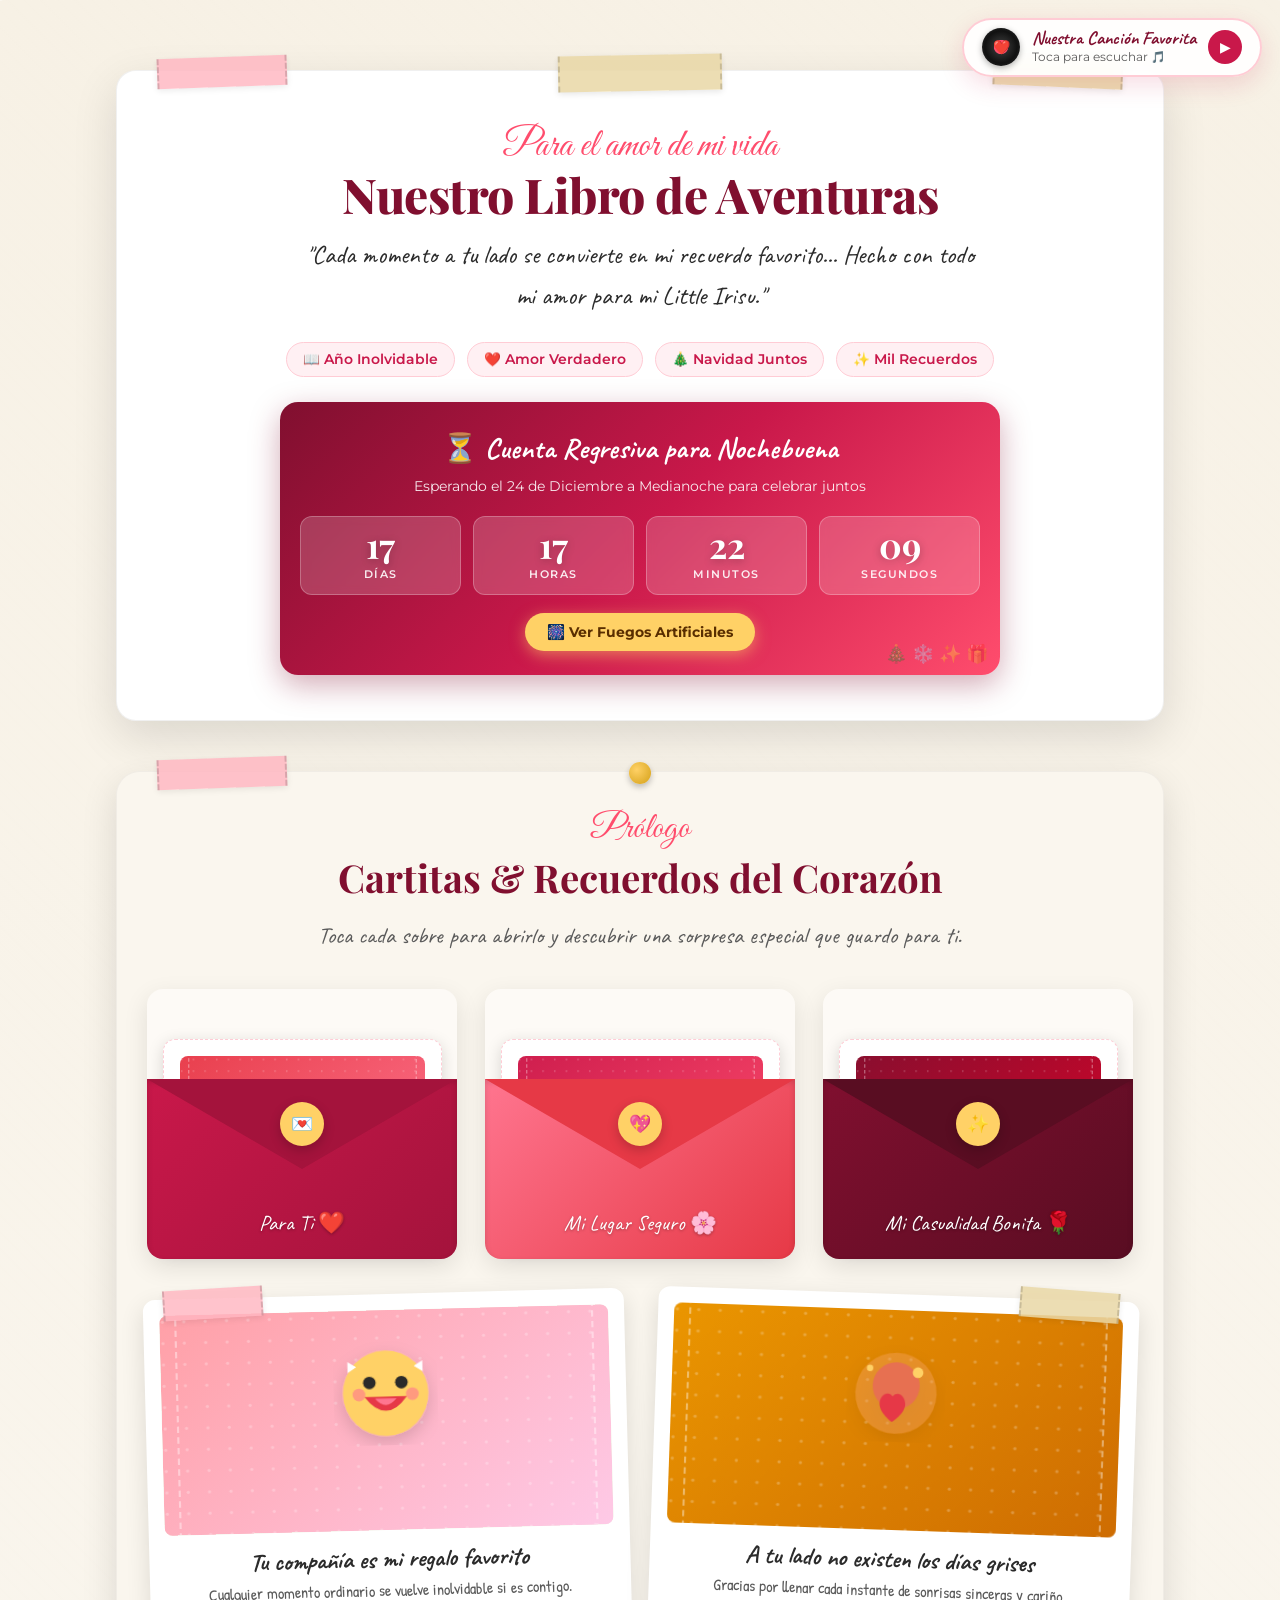
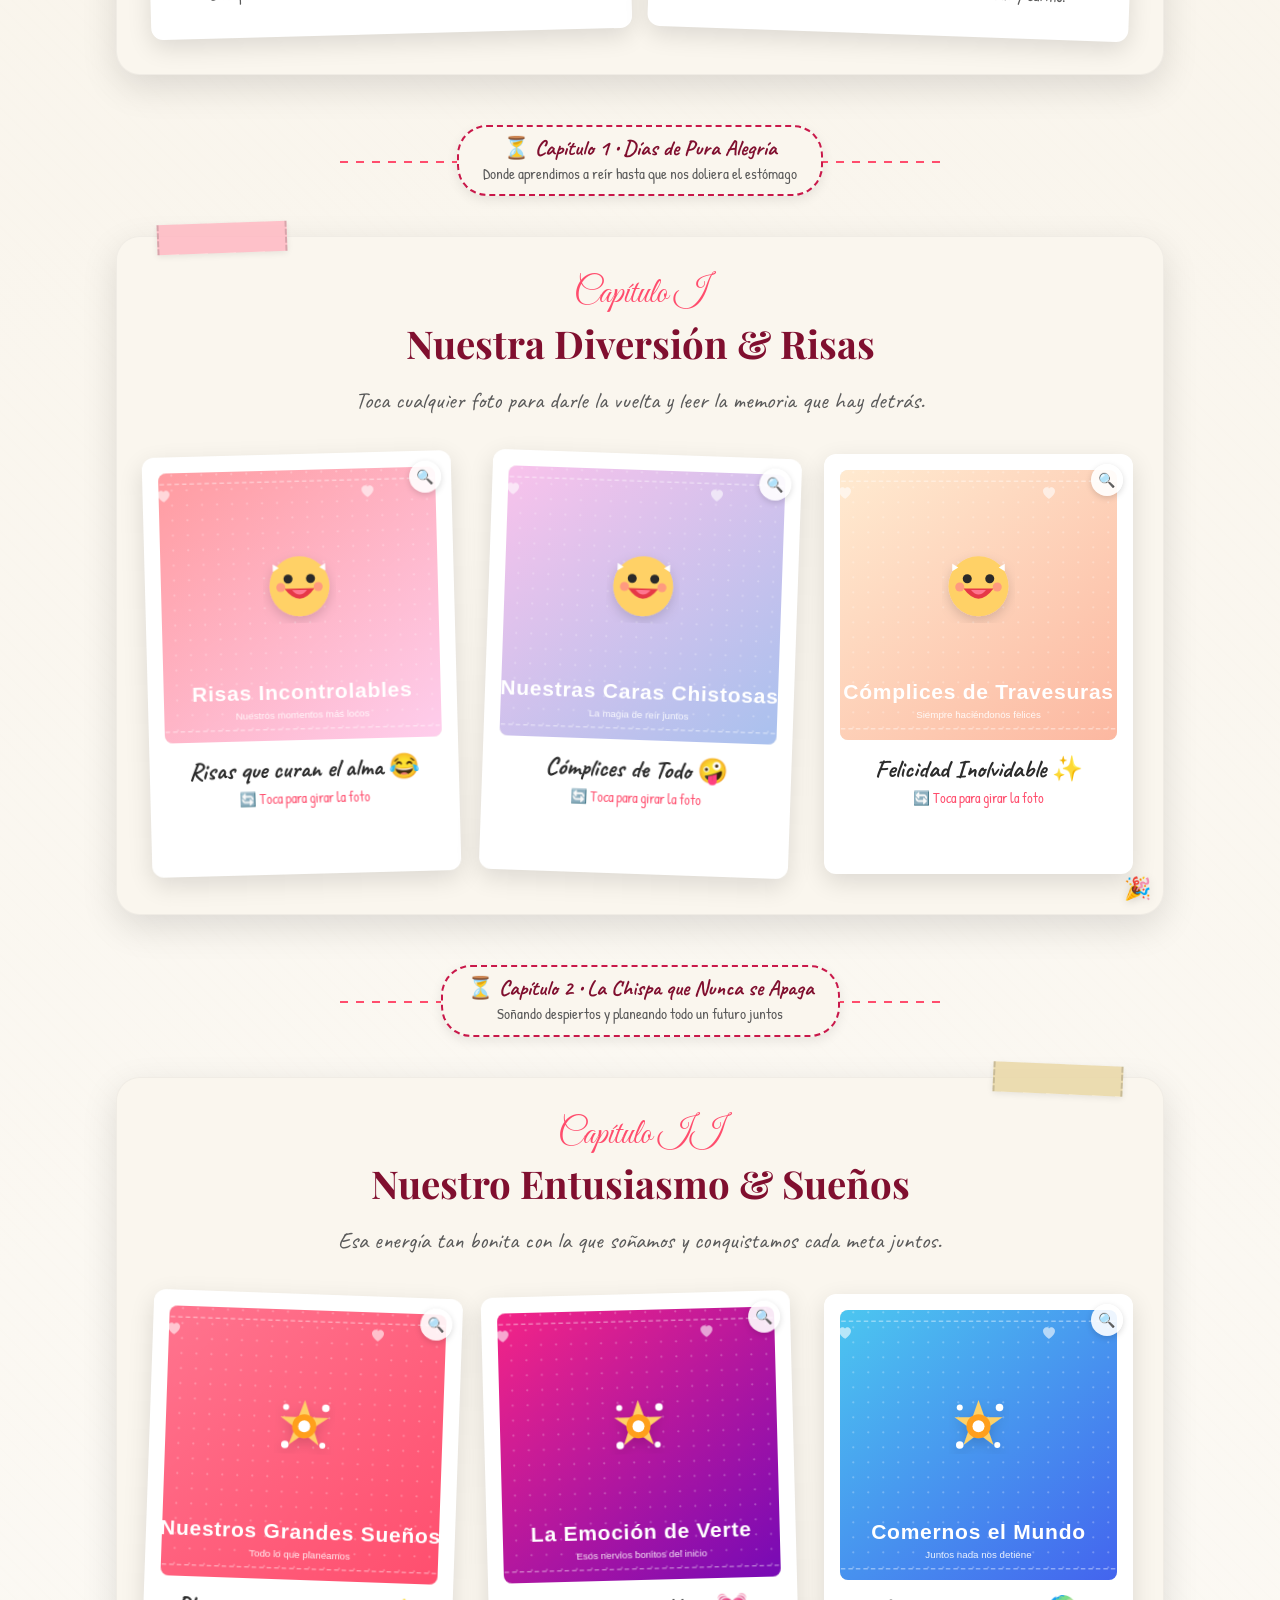
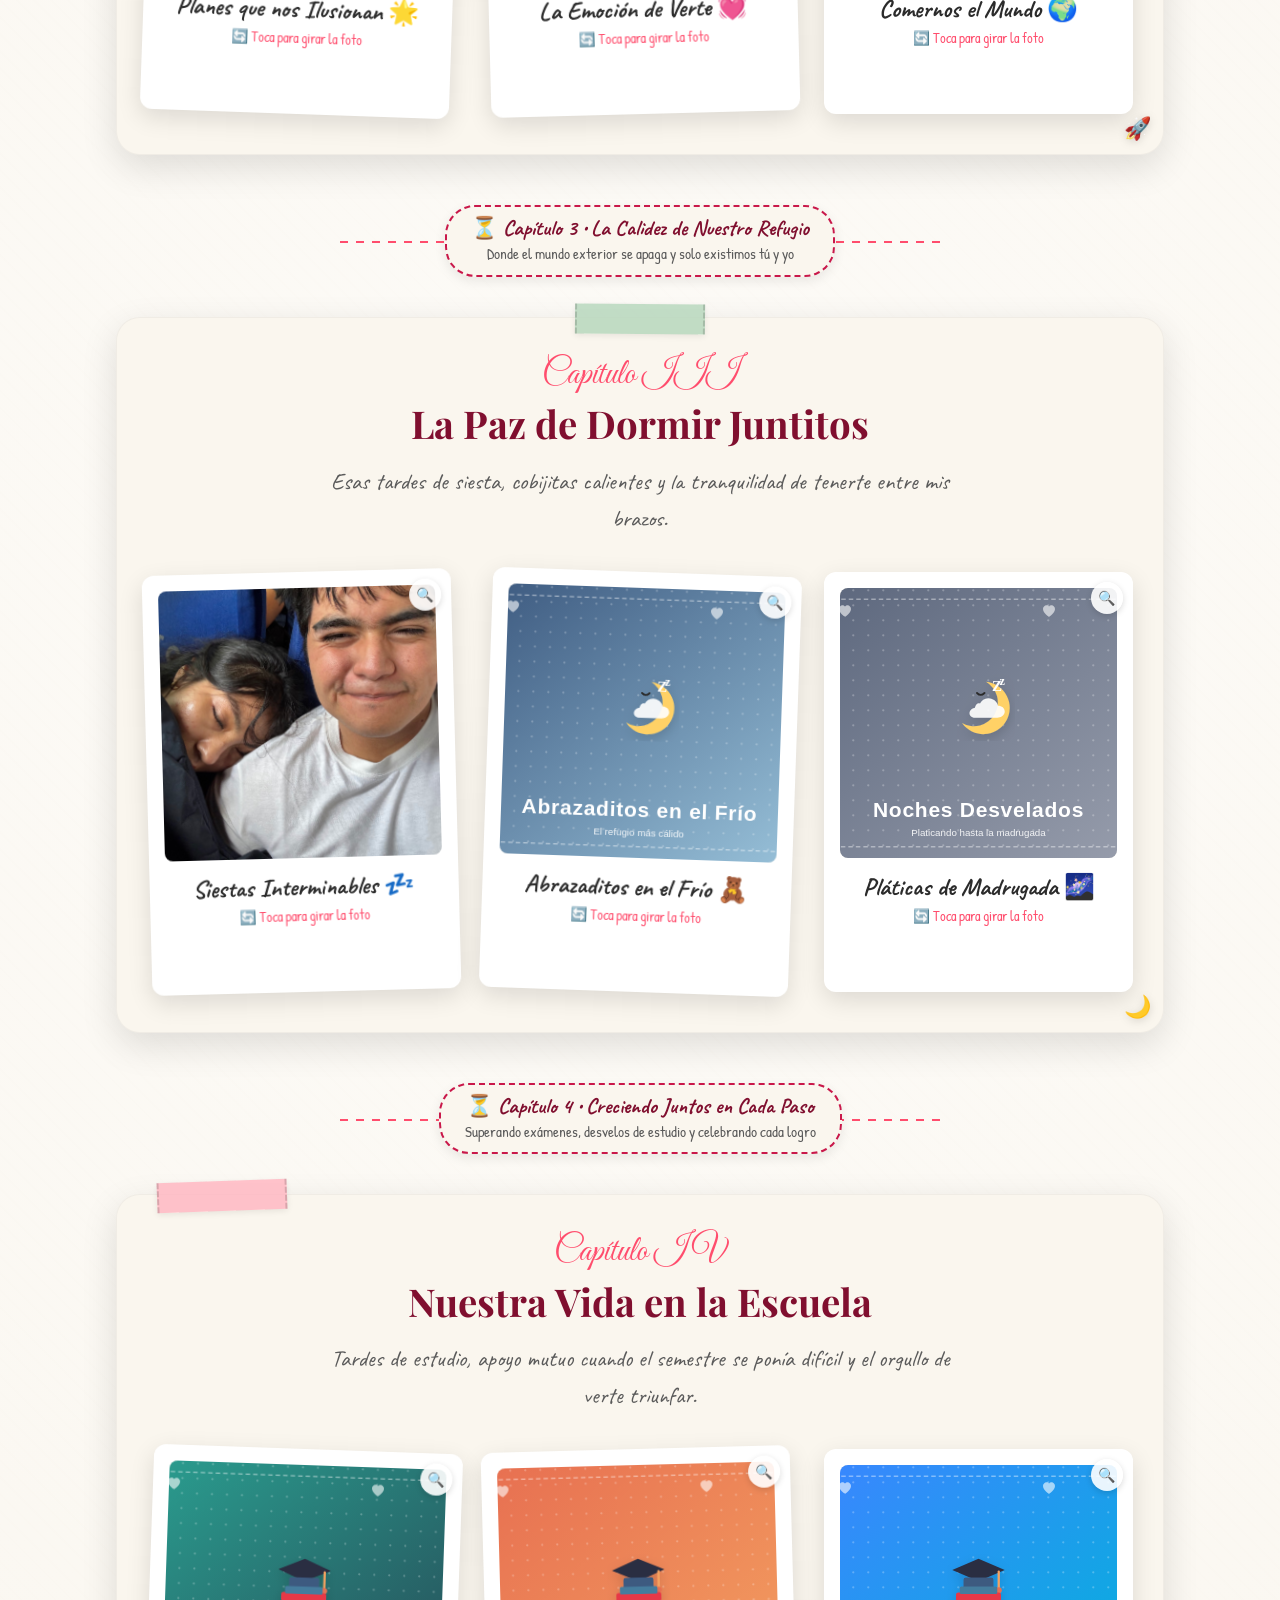
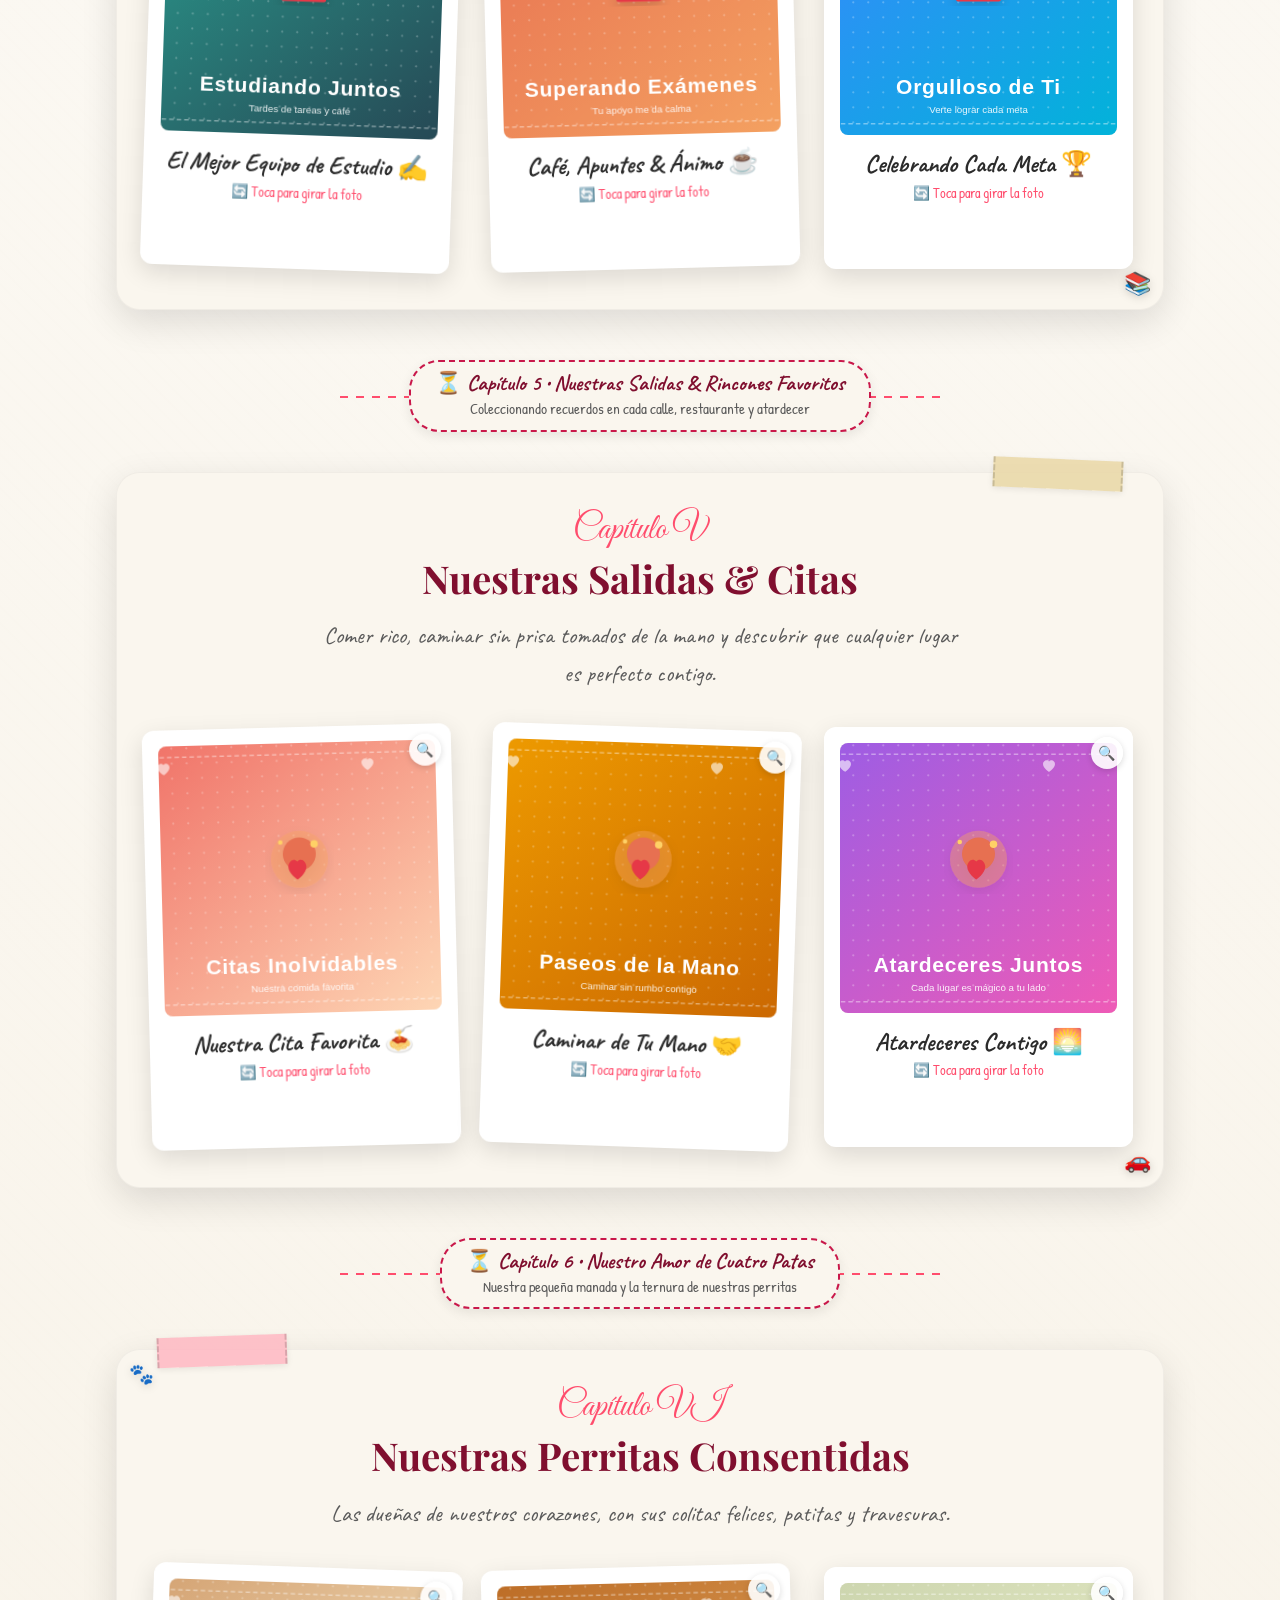
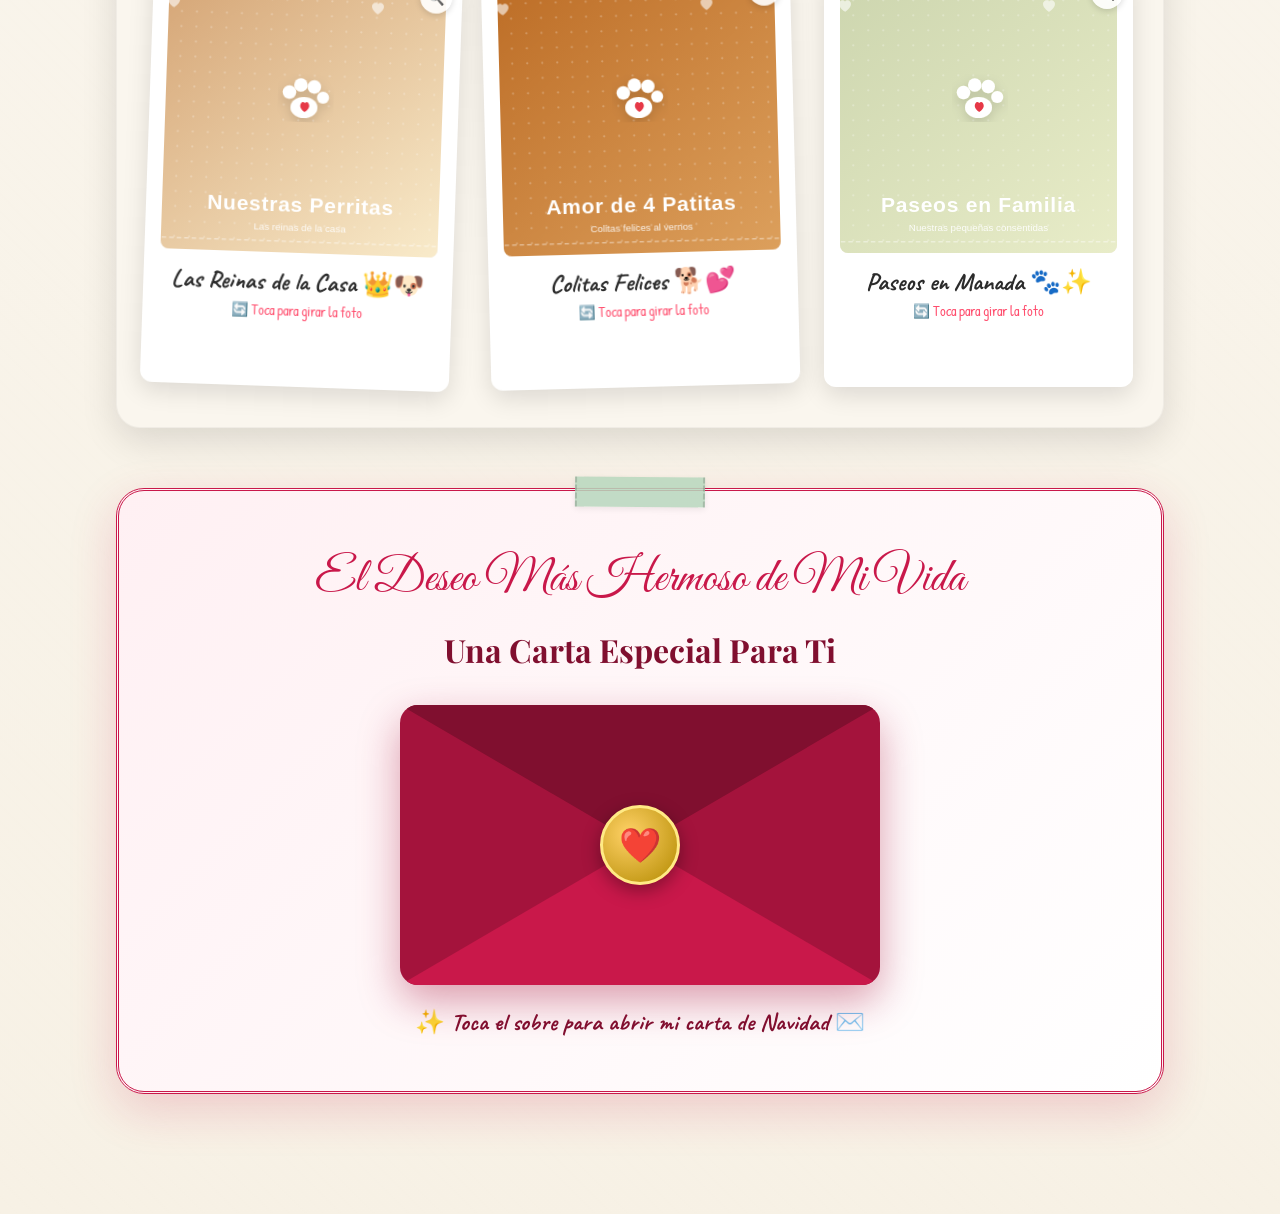
==== commit 52cb0e54: "prueba de conexion mini pc" ====
--- a/index.html
+++ b/index.html
@@ -484,7 +484,7 @@
               </div>
               <div class="polaroid-photo-wrapper">
                 <!-- 📸 FOTO: -->
-                <img src="assets/img/dormir/foto1.svg" alt="Siestas Juntos" class="polaroid-img">
+                <img src="assets/img/dormir/Foto 1 Durmiendo.jpg" alt="Siestas Juntos" class="polaroid-img">
               </div>
               <p class="polaroid-caption">Siestas Interminables 💤</p>
               <div class="card-hint-flip">🔄 Toca para girar la foto</div>
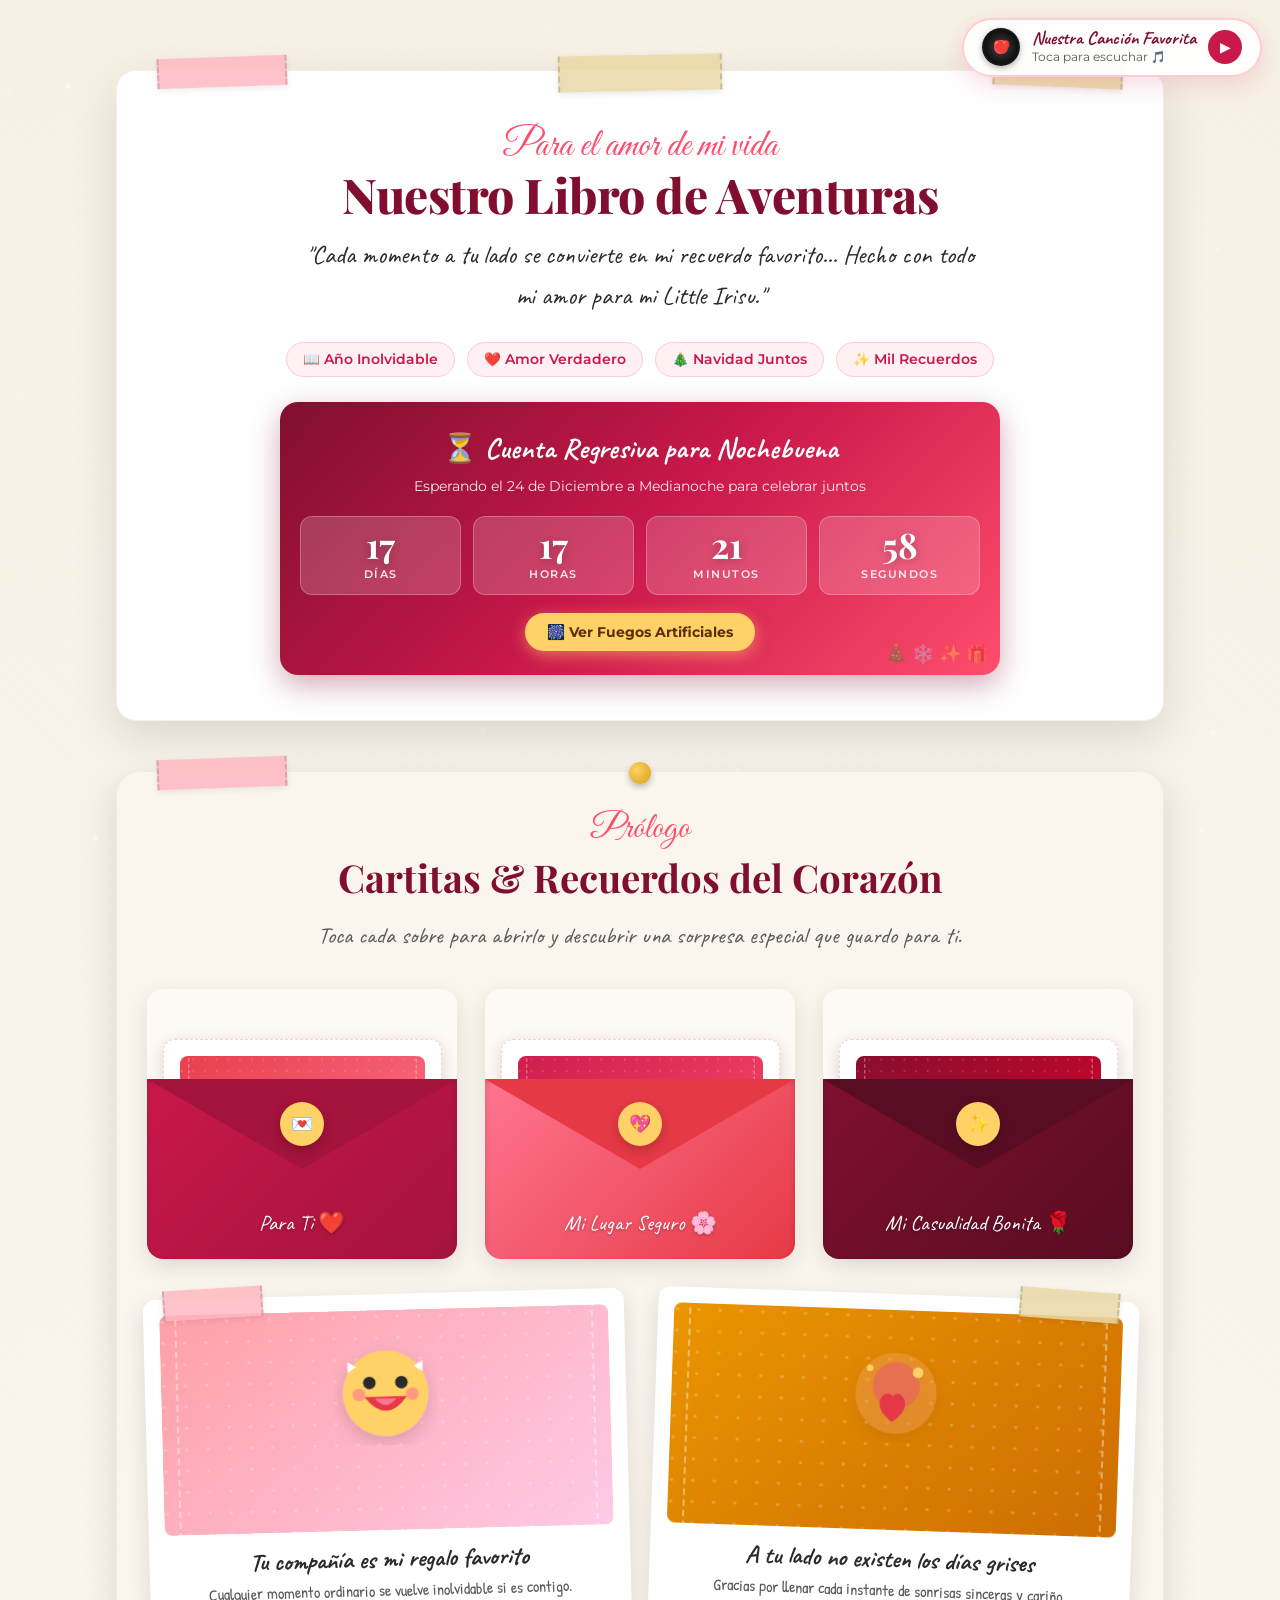
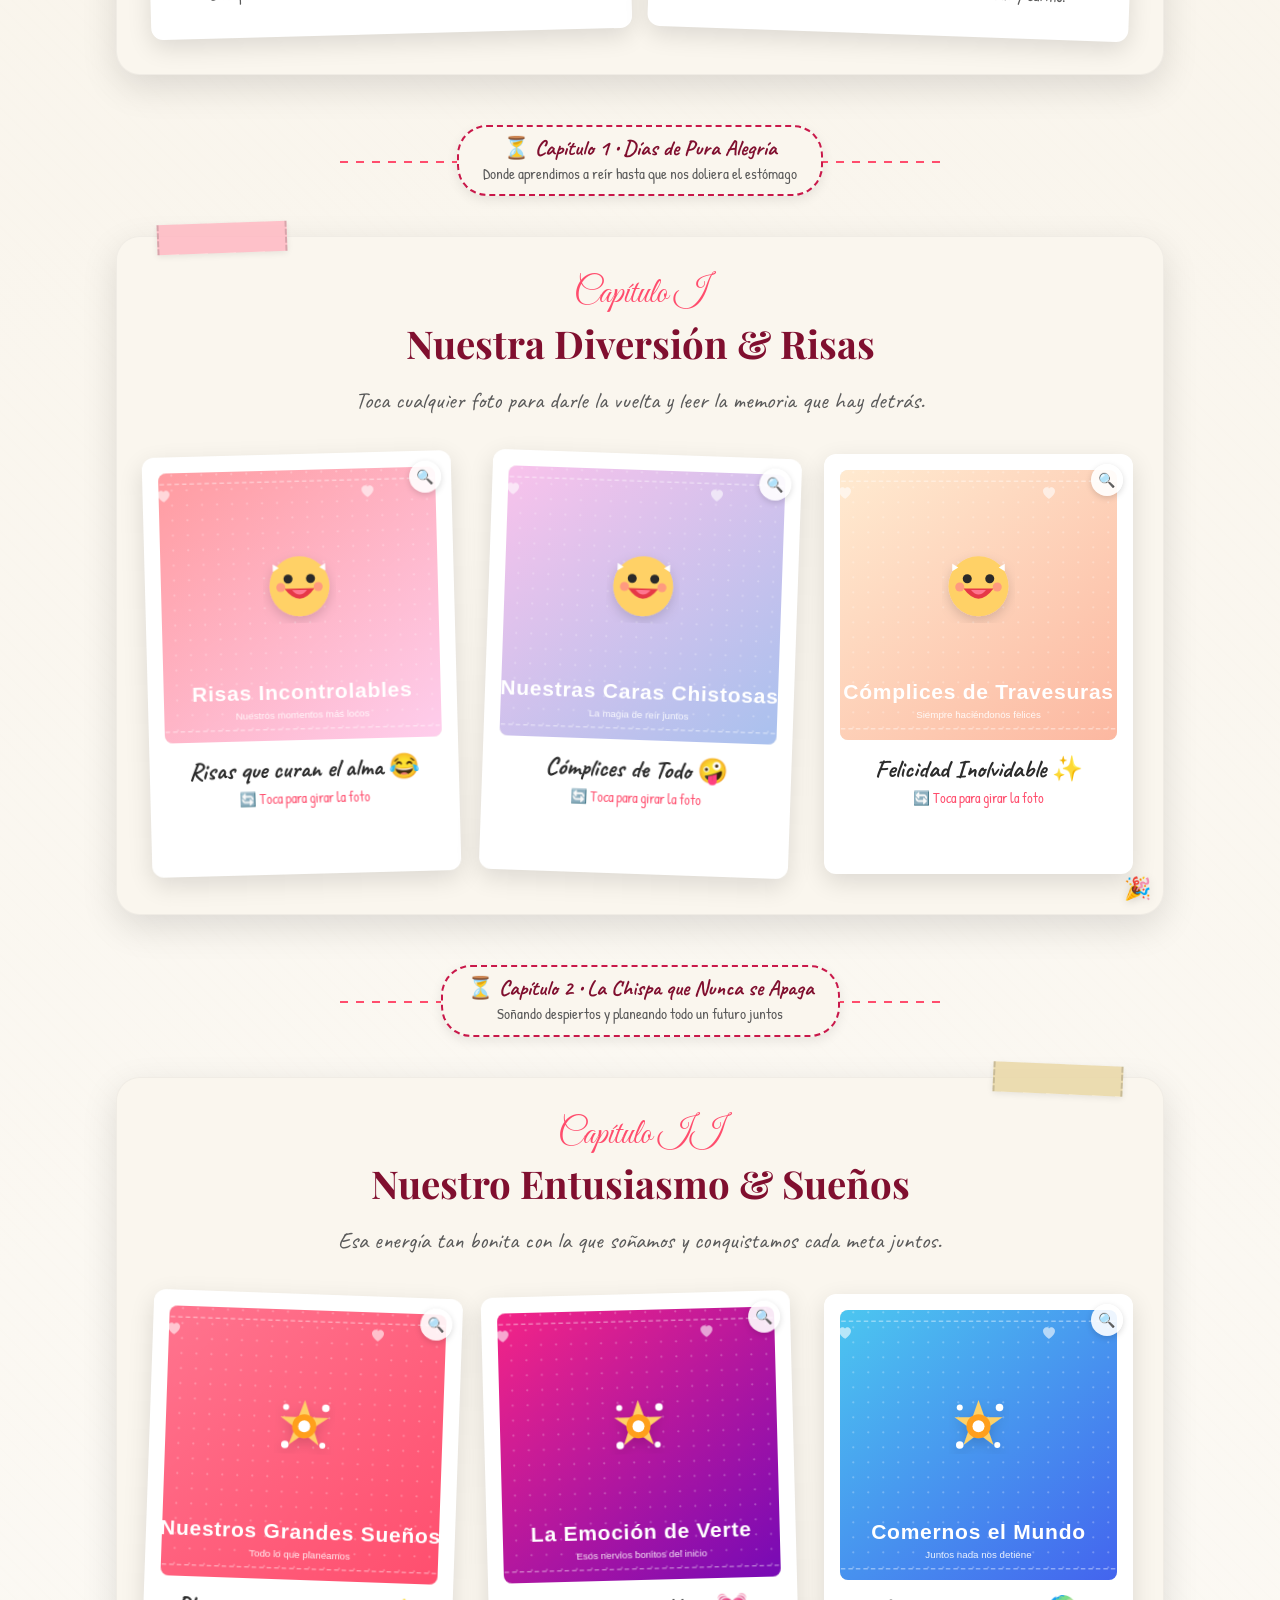
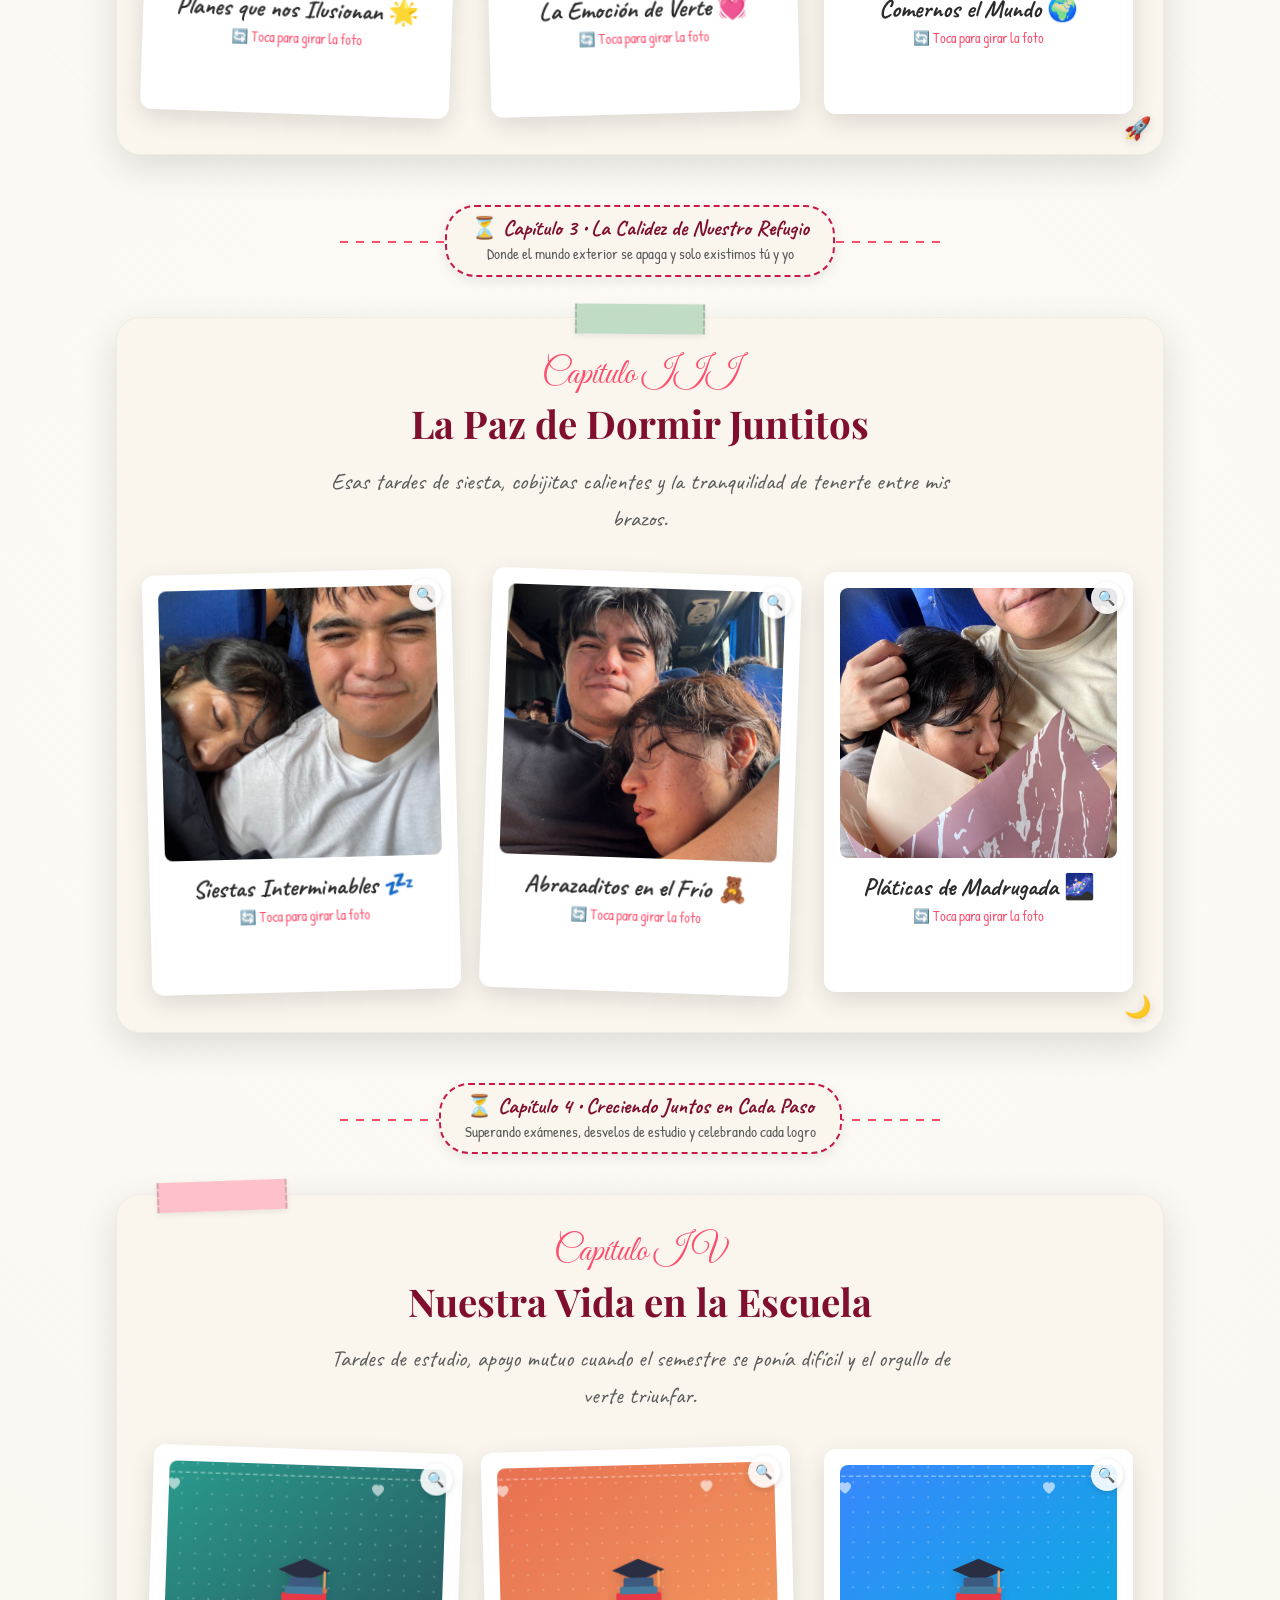
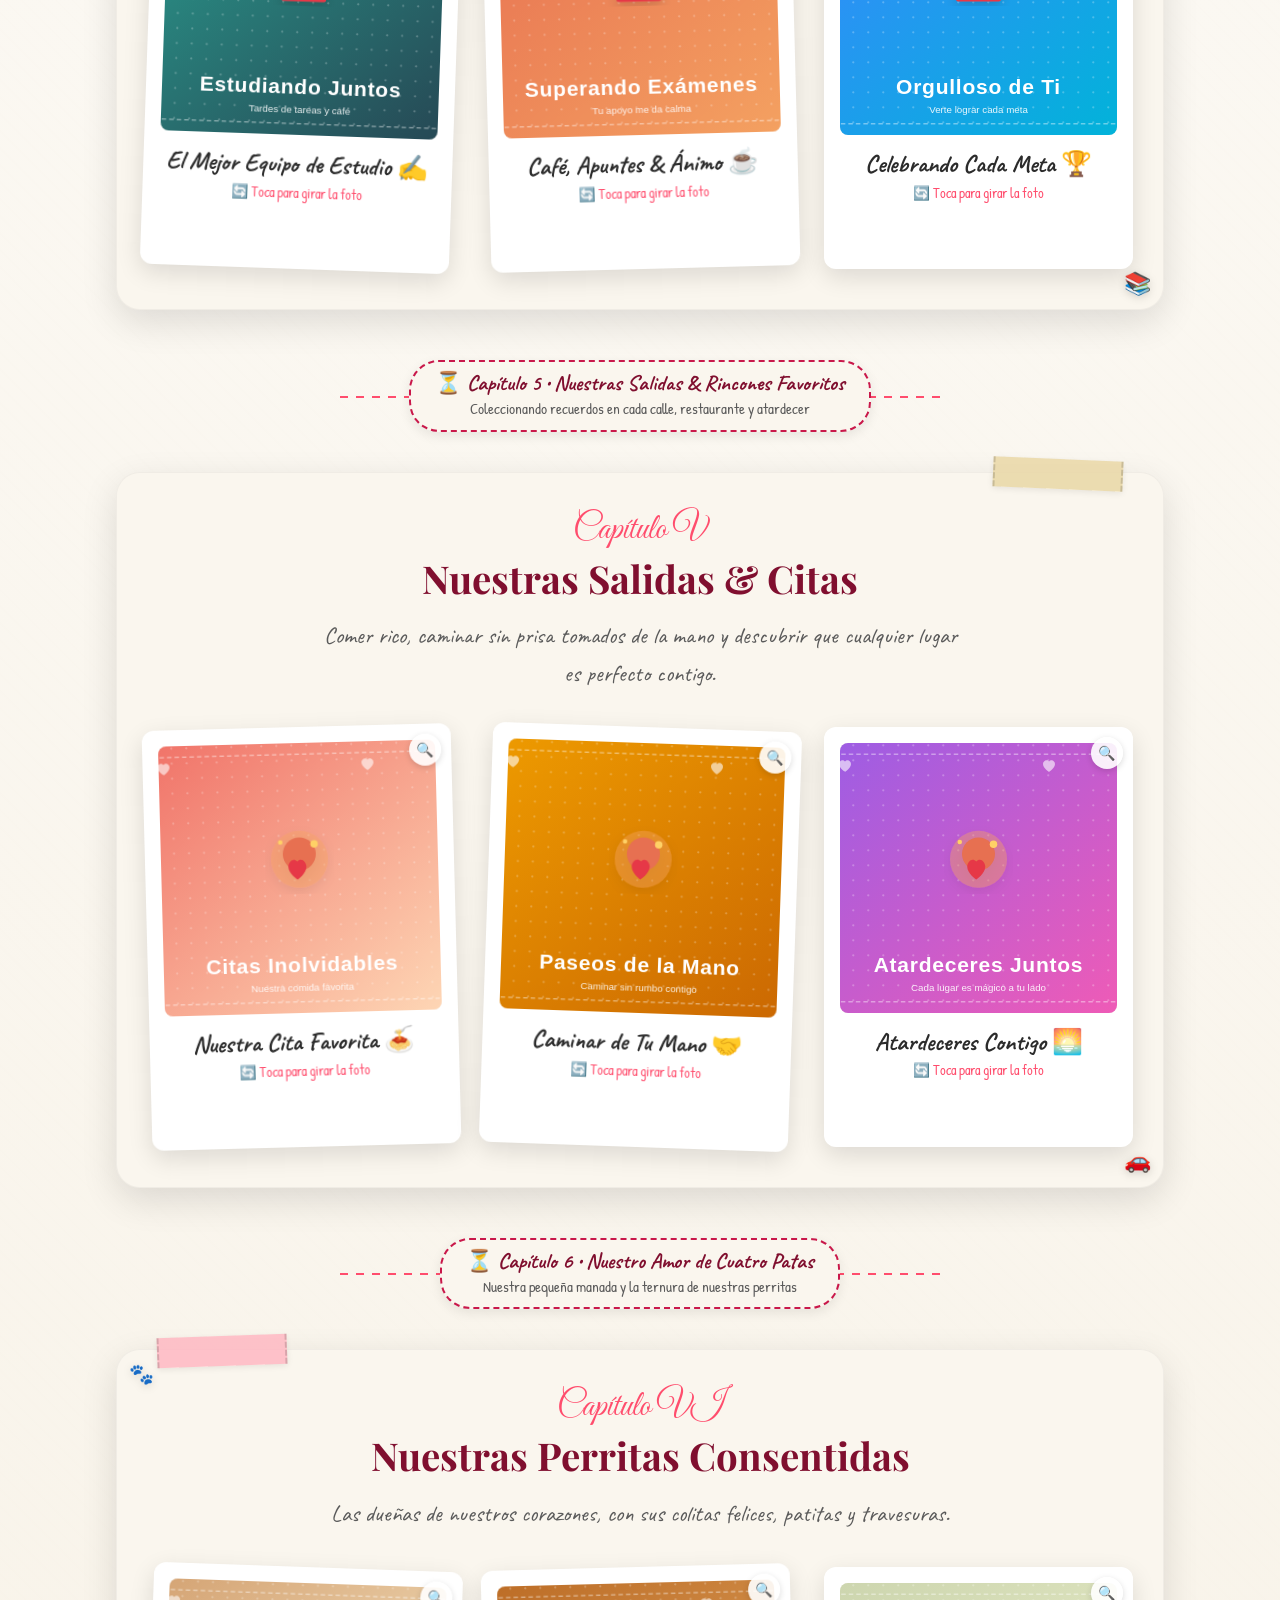
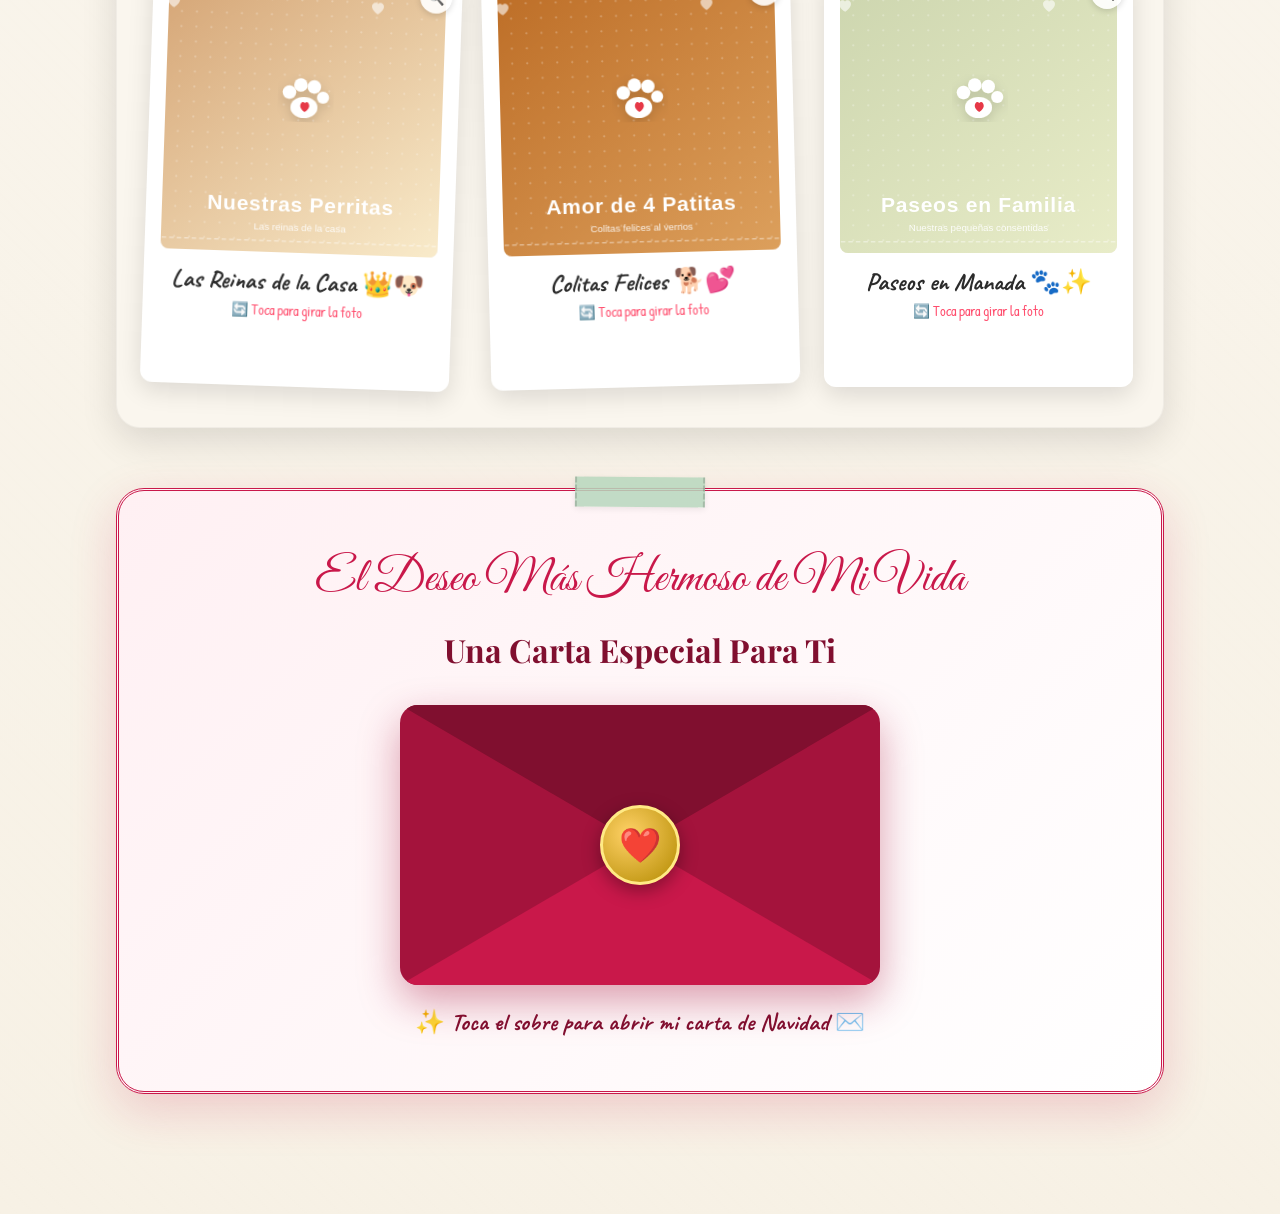
==== commit c31af28a: "Cambio de colores al texto de la lupa en el apartado de css  polaroid- caption" ====
--- a/index.html
+++ b/index.html
@@ -512,7 +512,7 @@
               </div>
               <div class="polaroid-photo-wrapper">
                 <!-- 📸 FOTO: -->
-                <img src="assets/img/dormir/foto2.svg" alt="Abrazados en el Frío" class="polaroid-img">
+                <img src="assets/img/dormir/durmiendo 2.jpg" alt="Abrazados en el Frío" class="polaroid-img">
               </div>
               <p class="polaroid-caption">Abrazaditos en el Frío 🧸</p>
               <div class="card-hint-flip">🔄 Toca para girar la foto</div>
@@ -540,7 +540,7 @@
               </div>
               <div class="polaroid-photo-wrapper">
                 <!-- 📸 FOTO: -->
-                <img src="assets/img/dormir/foto3.svg" alt="Desveladas de Amor" class="polaroid-img">
+                <img src="assets/img/dormir/durminedo 3.jpg" alt="Desveladas de Amor" class="polaroid-img">
               </div>
               <p class="polaroid-caption">Pláticas de Madrugada 🌌</p>
               <div class="card-hint-flip">🔄 Toca para girar la foto</div>
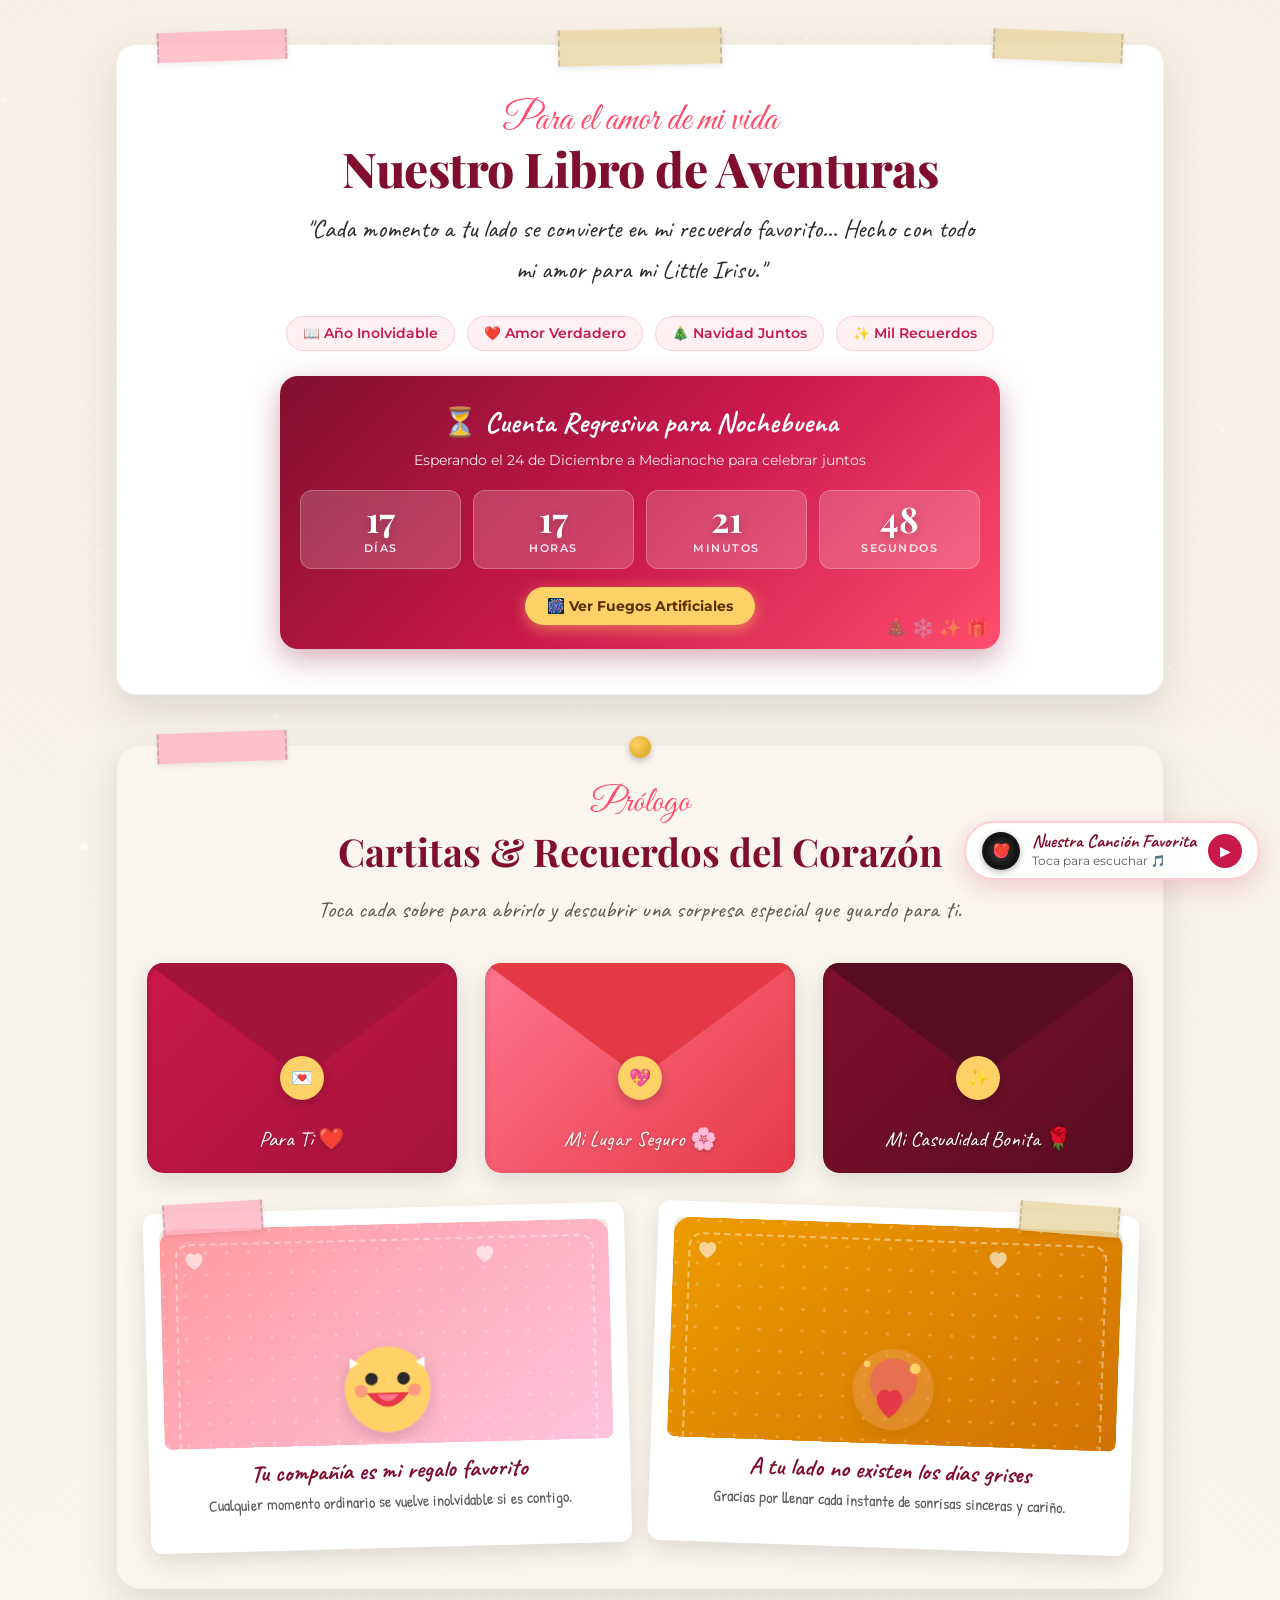
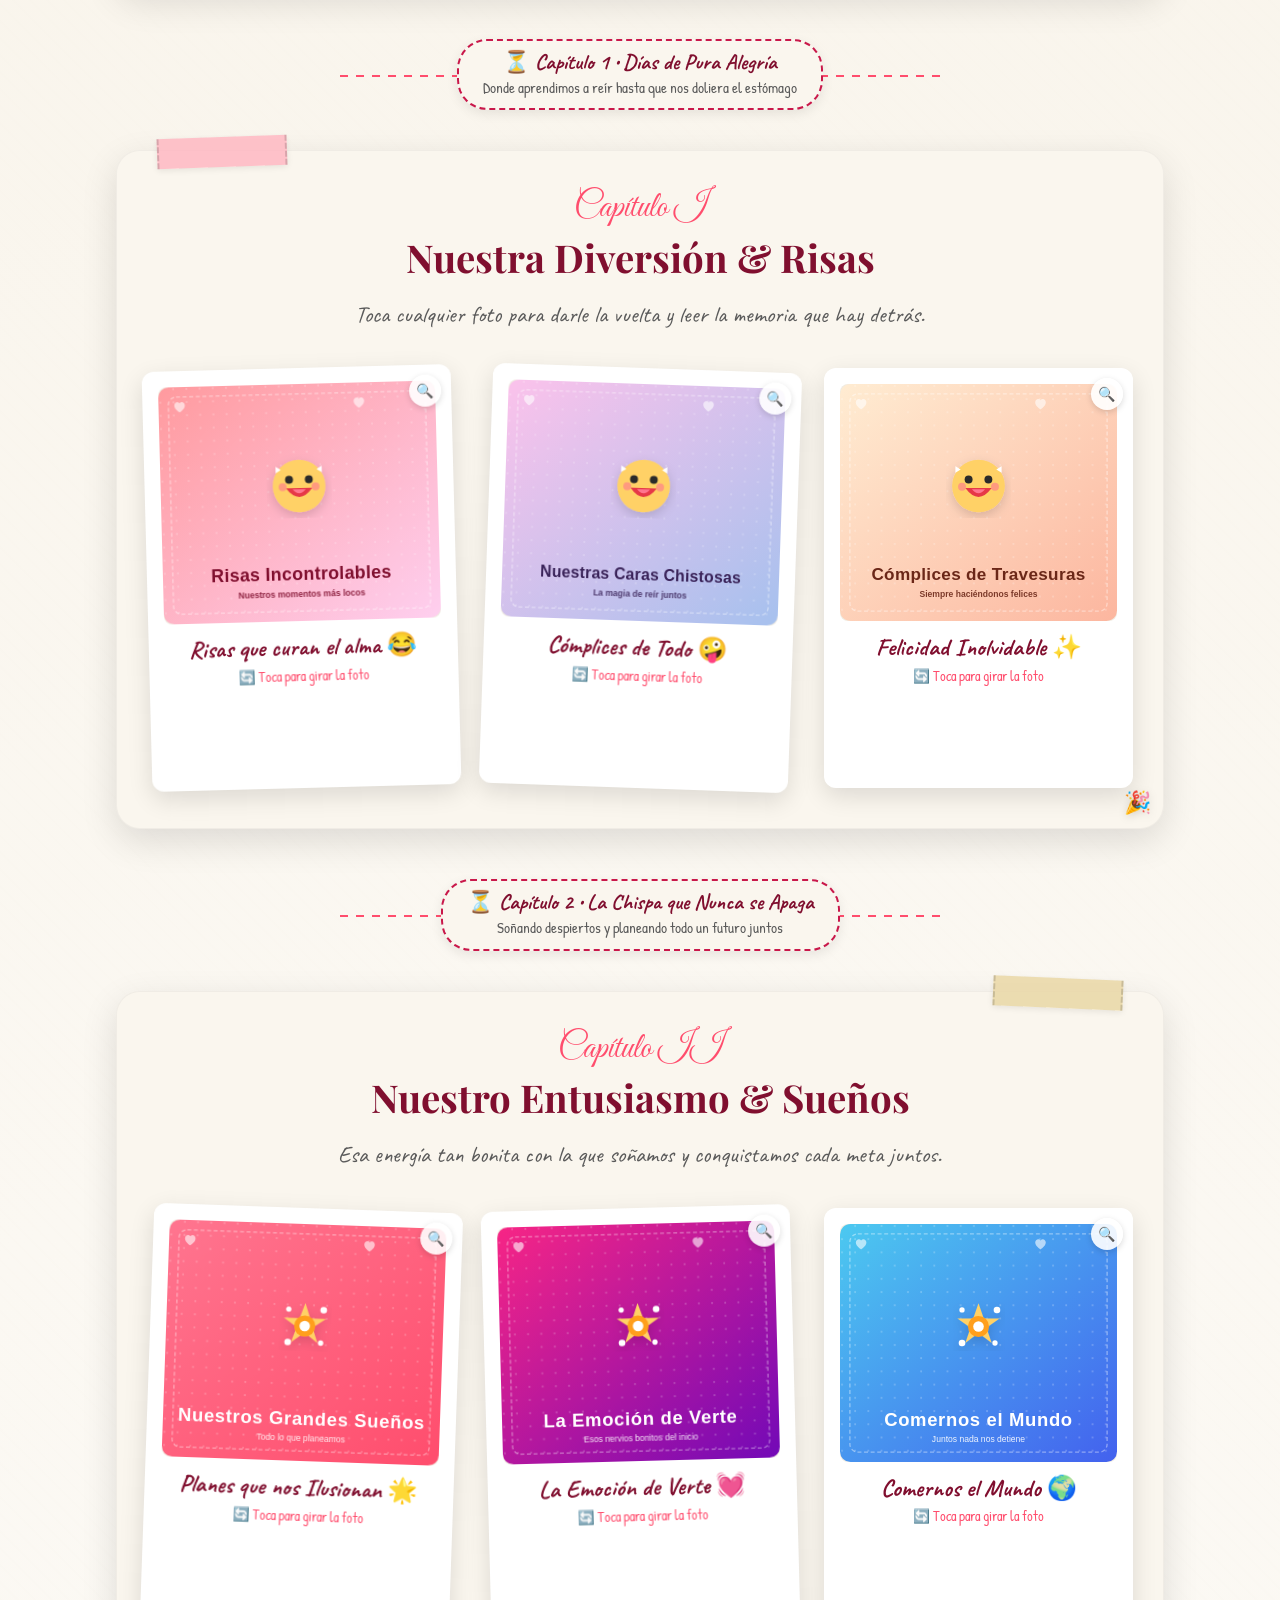
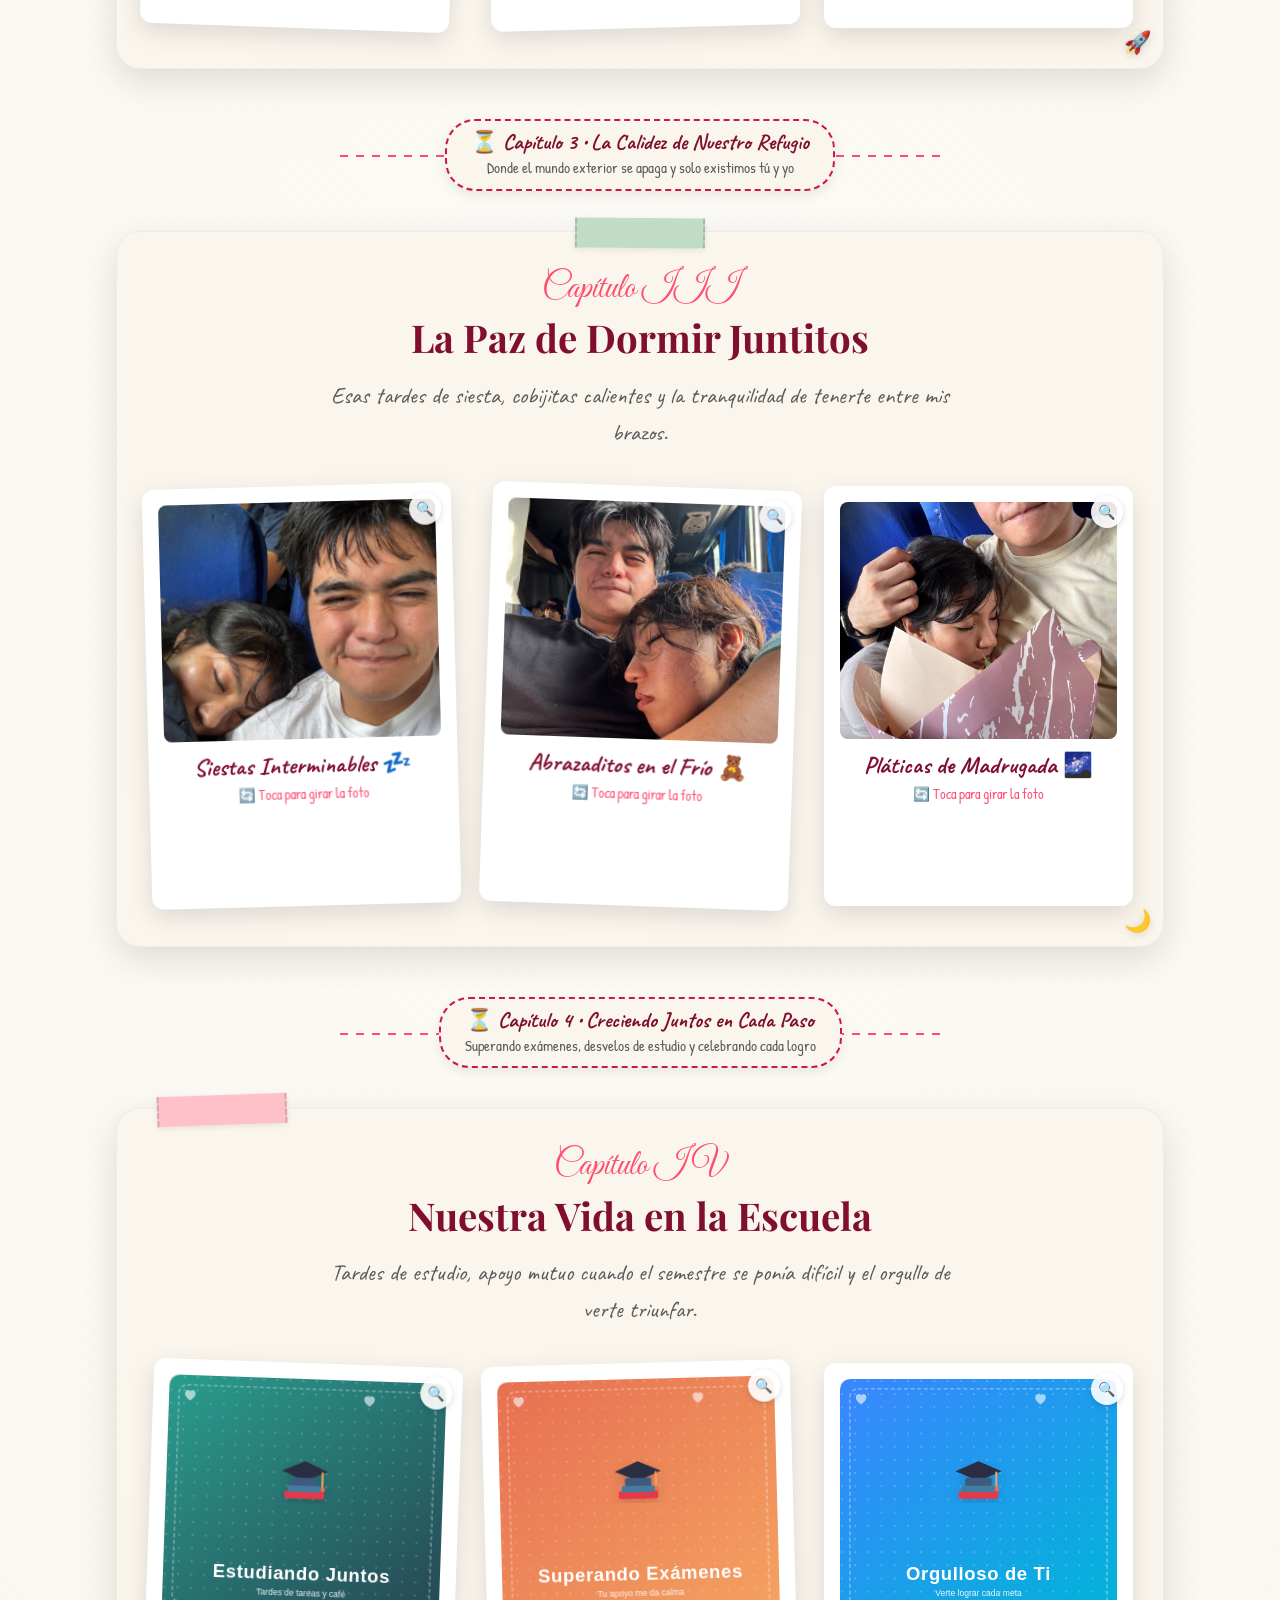
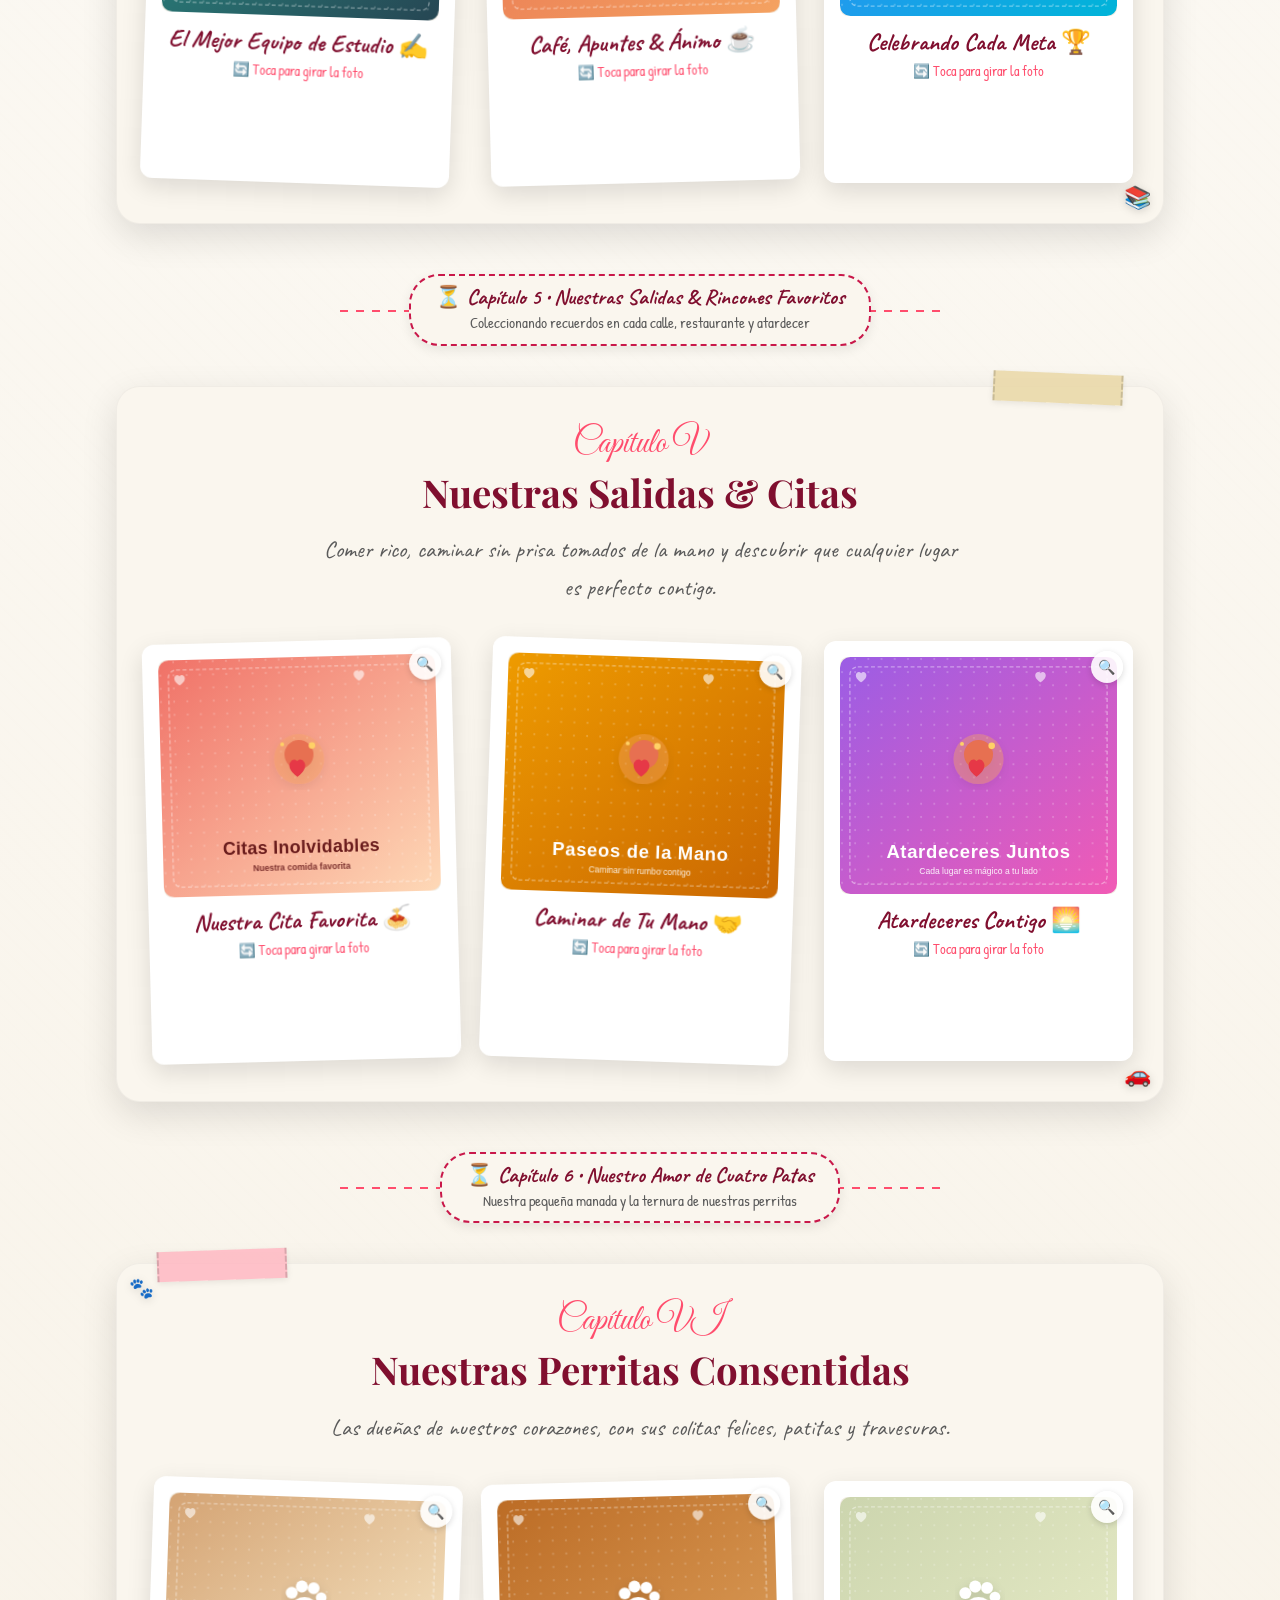
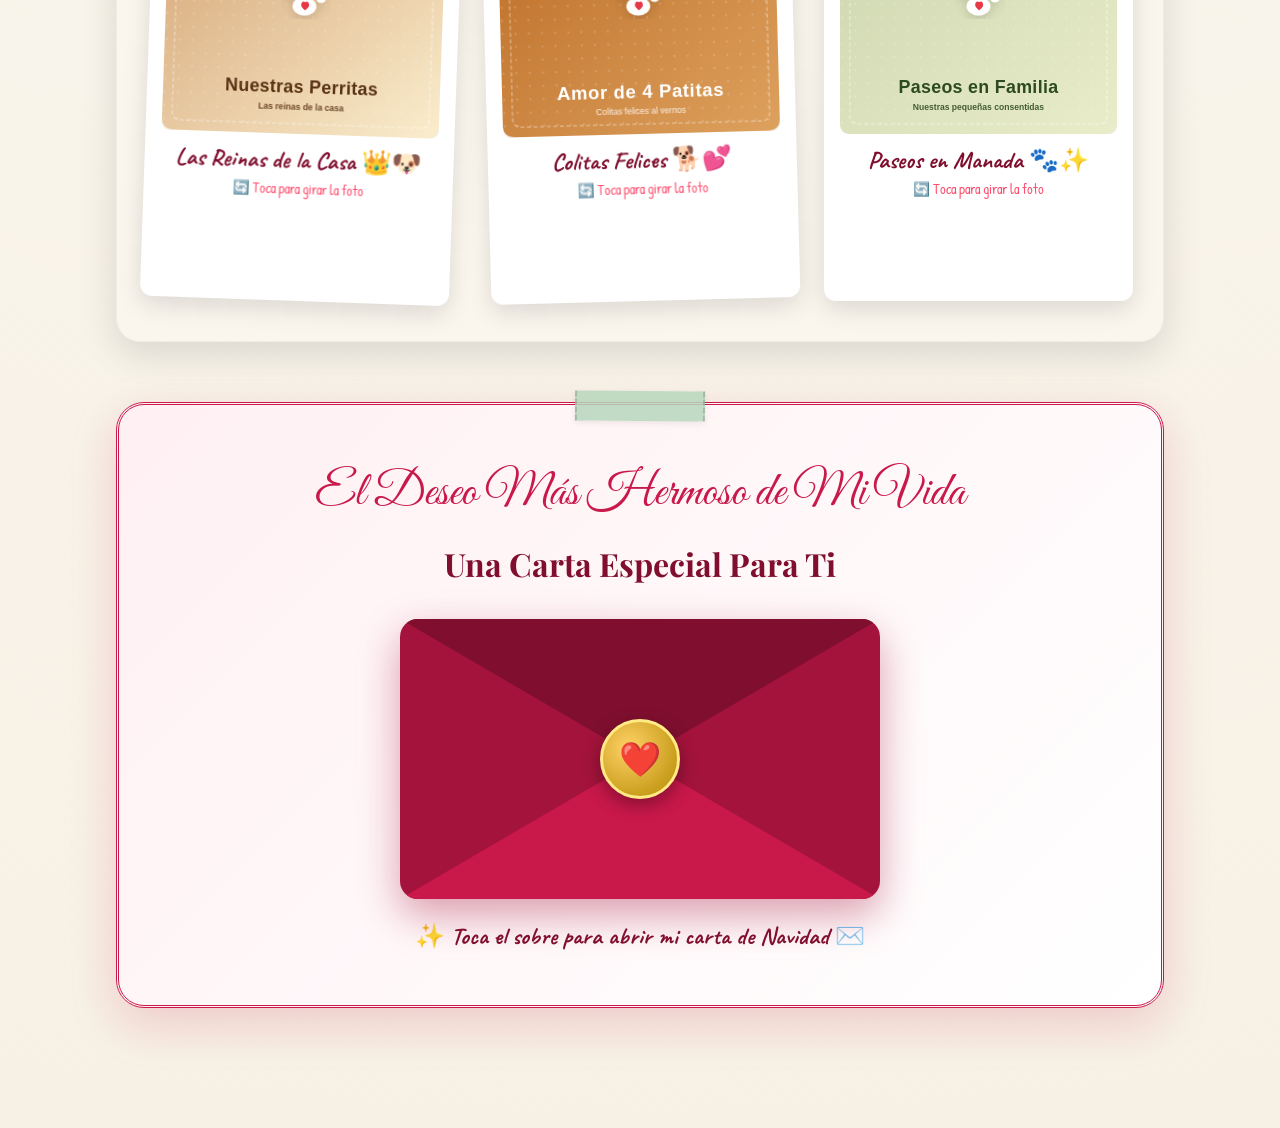
==== commit 0fda2515: "funcion de la lupa mejorada" ====
--- a/index.html
+++ b/index.html
@@ -975,11 +975,11 @@
   <div class="lightbox-modal" id="lightbox-modal">
     <button class="lightbox-close" id="lightbox-close">✕</button>
     <div class="lightbox-card-container">
-      <div class="polaroid-face" style="padding: 16px 16px 24px;">
-        <div class="polaroid-photo-wrapper" style="height: 380px;">
+      <div class="polaroid-face">
+        <div class="polaroid-photo-wrapper">
           <img src="" alt="Recuerdo ampliado" class="polaroid-img" id="lightbox-img">
         </div>
-        <p class="polaroid-caption" id="lightbox-caption" style="margin-top: 15px;"></p>
+        <p class="polaroid-caption" id="lightbox-caption"></p>
       </div>
     </div>
   </div>
--- a/css/styles.css
+++ b/css/styles.css
@@ -71,18 +71,19 @@
 /* Floating Audio Player Bar */
 .audio-player-pill {
   position: fixed;
-  top: 18px;
-  right: 18px;
+  bottom: 20px;
+  right: 20px;
   z-index: 1000;
-  background: rgba(255, 255, 255, 0.92);
+  background: rgba(255, 255, 255, 0.94);
   backdrop-filter: blur(8px);
   border: 2px solid var(--blush-pink);
   border-radius: 40px;
-  padding: 8px 18px;
-  box-shadow: 0 8px 24px rgba(201, 24, 74, 0.15);
+  padding: 8px 16px;
+  box-shadow: 0 8px 24px rgba(201, 24, 74, 0.18);
   display: flex;
   align-items: center;
   gap: 12px;
+  max-width: calc(100vw - 32px);
   transition: all 0.3s cubic-bezier(0.175, 0.885, 0.32, 1.275);
 }
 
@@ -180,7 +181,7 @@
   background: #ffffff;
   border-radius: 20px;
   padding: 45px 30px;
-  margin-top: 50px;
+  margin-top: 24px;
   margin-bottom: 50px;
   box-shadow: 0 15px 45px var(--paper-shadow);
   position: relative;
@@ -285,7 +286,7 @@
 
 .countdown-grid {
   display: grid;
-  grid-template-columns: repeat(4, 1fr);
+  grid-template-columns: repeat(4, minmax(0, 1fr));
   gap: 12px;
   margin-bottom: 18px;
 }
@@ -467,7 +468,8 @@
    ========================================================== */
 .envelopes-row {
   display: grid;
-  grid-template-columns: repeat(auto-fit, minmax(290px, 1fr));
+  grid-template-columns: repeat(auto-fit, minmax(min(280px, 100%), 1fr));
+  align-items: start;
   gap: 28px;
   margin-bottom: 35px;
 }
@@ -481,33 +483,36 @@
 .envelope-wrapper {
   position: relative;
   width: 100%;
-  height: 270px;
-  background: #fdfaf6;
+  min-height: 210px;
+  background: transparent;
   border-radius: 16px;
-  box-shadow: 0 8px 24px rgba(0,0,0,0.1);
-  overflow: visible;
-  transition: transform 0.3s ease;
+  box-shadow: 0 8px 24px rgba(0,0,0,0.12);
+  overflow: hidden;
+  display: flex;
+  flex-direction: column;
+  justify-content: flex-end;
+  transition: transform 0.3s ease, box-shadow 0.3s ease;
 }
 
 .envelope-wrapper:hover {
   transform: translateY(-4px);
+  box-shadow: 0 12px 28px rgba(164, 19, 60, 0.2);
 }
 
 /* Envelope Body */
 .envelope-pocket {
-  position: absolute;
-  bottom: 0;
-  left: 0;
-  width: 100%;
-  height: 180px;
+  position: relative;
+  width: 100%;
+  height: 210px;
   background: linear-gradient(135deg, #c9184a 0%, #a4133c 100%);
-  border-radius: 0 0 16px 16px;
+  border-radius: 16px;
   z-index: 4;
   box-shadow: inset 0 3px 6px rgba(0,0,0,0.15);
   display: flex;
   align-items: flex-end;
   justify-content: center;
-  padding-bottom: 18px;
+  padding: 16px;
+  transition: height 0.45s ease, border-radius 0.45s ease;
 }
 
 .envelope-pocket.blush {
@@ -518,16 +523,23 @@
   background: linear-gradient(135deg, #800f2f 0%, #590d22 100%);
 }
 
+.envelope-card.is-open .envelope-pocket {
+  height: 60px;
+  border-radius: 0 0 16px 16px;
+  align-items: center;
+  padding: 10px 16px;
+}
+
 .envelope-flap {
   position: absolute;
-  top: 90px;
+  top: 0;
   left: 0;
   width: 100%;
-  height: 90px;
+  height: 115px;
   background: #a4133c;
   clip-path: polygon(0 0, 50% 100%, 100% 0);
   transform-origin: top;
-  transition: transform 0.6s cubic-bezier(0.4, 0, 0.2, 1);
+  transition: transform 0.45s cubic-bezier(0.4, 0, 0.2, 1), opacity 0.35s ease;
   z-index: 5;
 }
 
@@ -541,53 +553,57 @@
 
 .envelope-card.is-open .envelope-flap {
   transform: rotateX(180deg);
+  opacity: 0;
+  pointer-events: none;
   z-index: 2;
 }
 
-/* Inside Letter Card (Slides Out) */
+/* Inside Letter Card (Expands Cleanly on Open) */
 .envelope-letter {
-  position: absolute;
-  top: 50px;
-  left: 5%;
-  width: 90%;
-  height: 210px;
+  position: relative;
+  width: 100%;
+  max-height: 0;
+  opacity: 0;
   background: #fff;
-  border-radius: 12px;
-  box-shadow: 0 4px 16px rgba(0,0,0,0.15);
+  border-radius: 16px 16px 0 0;
+  padding: 0 16px;
+  z-index: 6;
+  transition: max-height 0.55s ease, opacity 0.4s ease, padding 0.4s ease;
+  display: flex;
+  flex-direction: column;
+  gap: 10px;
+  overflow: hidden;
+  border: 0 solid var(--blush-pink);
+}
+
+.envelope-card.is-open .envelope-letter {
+  max-height: 680px;
+  opacity: 1;
   padding: 16px;
-  z-index: 3;
-  transition: transform 0.6s cubic-bezier(0.175, 0.885, 0.32, 1.275);
-  display: flex;
-  flex-direction: column;
-  overflow: hidden;
   border: 1px dashed var(--blush-pink);
-}
-
-.envelope-card.is-open .envelope-letter {
-  transform: translateY(-90px);
-  z-index: 6;
-  height: 260px;
+  border-bottom: none;
 }
 
 .envelope-letter-img {
   width: 100%;
-  height: 120px;
+  aspect-ratio: 7 / 6;
+  height: auto;
+  max-height: 240px;
   object-fit: cover;
-  border-radius: 8px;
-  margin-bottom: 10px;
+  border-radius: 10px;
 }
 
 .envelope-letter-text {
   font-family: var(--font-hand);
-  font-size: 1.15rem;
+  font-size: 1.22rem;
   color: var(--text-dark);
-  line-height: 1.35;
-  overflow-y: auto;
+  line-height: 1.38;
+  text-align: center;
 }
 
 .envelope-seal-btn {
   position: absolute;
-  top: 135px;
+  top: 115px;
   left: 50%;
   transform: translate(-50%, -50%);
   width: 44px;
@@ -600,7 +616,7 @@
   justify-content: center;
   font-size: 18px;
   box-shadow: 0 4px 12px rgba(0,0,0,0.2);
-  z-index: 6;
+  z-index: 7;
   transition: all 0.3s;
 }
 
@@ -620,7 +636,7 @@
 /* Static Polaroids alongside envelopes */
 .static-memories-row {
   display: grid;
-  grid-template-columns: repeat(auto-fit, minmax(260px, 1fr));
+  grid-template-columns: repeat(auto-fit, minmax(min(260px, 100%), 1fr));
   gap: 25px;
   margin-top: 25px;
 }
@@ -630,13 +646,13 @@
    ========================================================== */
 .cards-grid {
   display: grid;
-  grid-template-columns: repeat(auto-fit, minmax(290px, 1fr));
+  grid-template-columns: repeat(auto-fit, minmax(min(280px, 100%), 1fr));
   gap: 30px;
 }
 
 .polaroid-flip-card {
   perspective: 1200px;
-  min-height: 420px;
+  height: 420px;
 }
 
 .polaroid-inner {
@@ -654,13 +670,8 @@
 
 /* Front & Back Faces */
 .polaroid-face {
-  position: absolute;
-  top: 0;
-  left: 0;
-  width: 100%;
-  height: 100%;
-  backface-visibility: hidden;
-  -webkit-backface-visibility: hidden;
+  position: relative;
+  width: 100%;
   border-radius: 12px;
   background: #ffffff;
   padding: 16px 16px 24px;
@@ -669,6 +680,15 @@
   flex-direction: column;
 }
 
+.polaroid-inner .polaroid-face {
+  position: absolute;
+  top: 0;
+  left: 0;
+  height: 100%;
+  backface-visibility: hidden;
+  -webkit-backface-visibility: hidden;
+}
+
 /* Front Face */
 .polaroid-front {
   transform: rotateY(0deg);
@@ -685,16 +705,27 @@
 .polaroid-photo-wrapper {
   position: relative;
   width: 100%;
-  height: 270px;
+  aspect-ratio: 7 / 6;
   border-radius: 8px;
   overflow: hidden;
   background: #f0ebe1;
 }
 
+.static-memories-row .polaroid-face {
+  height: 100%;
+  justify-content: flex-start;
+}
+
+.static-memories-row .polaroid-photo-wrapper {
+  height: 230px;
+  aspect-ratio: auto;
+}
+
 .polaroid-img {
   width: 100%;
   height: 100%;
   object-fit: cover;
+  object-position: center top;
   transition: transform 0.4s ease;
 }
 
@@ -704,14 +735,15 @@
 
 .polaroid-caption {
   font-family: var(--font-hand);
-  font-size: 1.55rem;
+  font-size: 1.5rem;
   font-weight: bold;
-  color: var(--text-dark);
+  color: var(--deep-red);
   text-align: center;
-  margin-top: 14px;
+  margin-top: 12px;
   line-height: 1.2;
-}
-
+  width: 100%;
+  background: transparent;
+}
 .card-hint-flip {
   font-family: var(--font-note);
   font-size: 0.85rem;
@@ -964,7 +996,7 @@
   max-height: 90vh;
   overflow-y: auto;
   border-radius: 20px;
-  padding: 45px 35px;
+  padding: 52px 35px 40px;
   position: relative;
   box-shadow: 0 20px 60px rgba(0,0,0,0.4);
   border: 8px solid #f2e8cf;
@@ -1038,7 +1070,8 @@
 
 .letter-couple-img {
   width: 100%;
-  height: 280px;
+  height: auto;
+  max-height: 280px;
   object-fit: cover;
   border-radius: 8px;
 }
@@ -1118,14 +1151,44 @@
 .lightbox-card-container {
   max-width: 500px;
   width: 100%;
-  perspective: 1200px;
+  max-height: 90vh;
+  display: flex;
+  align-items: center;
+  justify-content: center;
+}
+
+.lightbox-card-container .polaroid-face {
+  position: relative;
+  width: 100%;
+  height: auto;
+  padding: 16px 16px 22px;
+  align-items: center;
+}
+
+.lightbox-card-container .polaroid-photo-wrapper {
+  width: 100%;
+  aspect-ratio: auto;
+  height: auto;
+  max-height: 68vh;
+  display: flex;
+  align-items: center;
+  justify-content: center;
+  background: #f8f3eb;
+}
+
+.lightbox-card-container .polaroid-img {
+  width: 100%;
+  height: auto;
+  max-height: 68vh;
+  object-fit: contain;
+  object-position: center;
 }
 
 .lightbox-close {
   position: absolute;
-  top: 25px;
-  right: 25px;
-  background: rgba(255,255,255,0.2);
+  top: 20px;
+  right: 20px;
+  background: rgba(255, 255, 255, 0.22);
   color: #fff;
   border: none;
   width: 44px;
@@ -1133,6 +1196,16 @@
   border-radius: 50%;
   font-size: 20px;
   cursor: pointer;
+  display: flex;
+  align-items: center;
+  justify-content: center;
+  z-index: 10002;
+  transition: background 0.2s, transform 0.2s;
+}
+
+.lightbox-close:hover {
+  background: var(--primary-red);
+  transform: scale(1.08);
 }
 
 /* Photo Customizer Floating Widget */
@@ -1190,22 +1263,36 @@
 
 /* Responsive adjustments */
 @media (max-width: 768px) {
+  .hero-journal {
+    padding: 36px 20px;
+    margin-top: 18px;
+  }
   .hero-title {
     font-size: 2.2rem;
   }
   .hero-subtitle-top {
     font-size: 1.8rem;
   }
+  .hero-tagline {
+    font-size: 1.35rem;
+  }
   .section-title {
     font-size: 1.9rem;
   }
+  .section-dedication {
+    font-size: 1.25rem;
+  }
   .audio-player-pill {
-    top: 10px;
-    right: 10px;
+    bottom: 14px;
+    right: 14px;
     padding: 6px 12px;
+    gap: 10px;
+  }
+  .player-title {
+    font-size: 1.05rem;
   }
   .countdown-num {
-    font-size: 1.6rem;
+    font-size: 1.7rem;
   }
   .countdown-header {
     font-size: 1.4rem;
@@ -1213,16 +1300,50 @@
   .journal-section {
     padding: 30px 16px;
   }
+  .polaroid-flip-card {
+    height: 400px;
+  }
   .polaroid-face {
     padding: 12px 12px 18px;
   }
+  .back-note-text {
+    font-size: 1.28rem;
+    line-height: 1.4;
+  }
+  .sealed-envelope {
+    height: 220px;
+  }
   .letter-parchment {
-    padding: 30px 18px;
+    padding: 54px 20px 28px;
+  }
+  .letter-close-btn {
+    top: 12px;
+    right: 12px;
   }
   .letter-salutation {
-    font-size: 2.2rem;
+    font-size: 2.1rem;
   }
   .letter-body {
-    font-size: 1.3rem;
-  }
-}
+    font-size: 1.25rem;
+    text-align: left;
+  }
+}
+
+@media (max-width: 560px) {
+  .hero-journal {
+    padding: 32px 14px;
+  }
+  .countdown-box {
+    padding: 20px 14px;
+  }
+  .countdown-grid {
+    grid-template-columns: repeat(2, minmax(0, 1fr));
+    gap: 10px;
+  }
+  .countdown-label {
+    letter-spacing: 0.8px;
+  }
+  .time-lapse-badge {
+    padding: 8px 16px;
+  }
+}
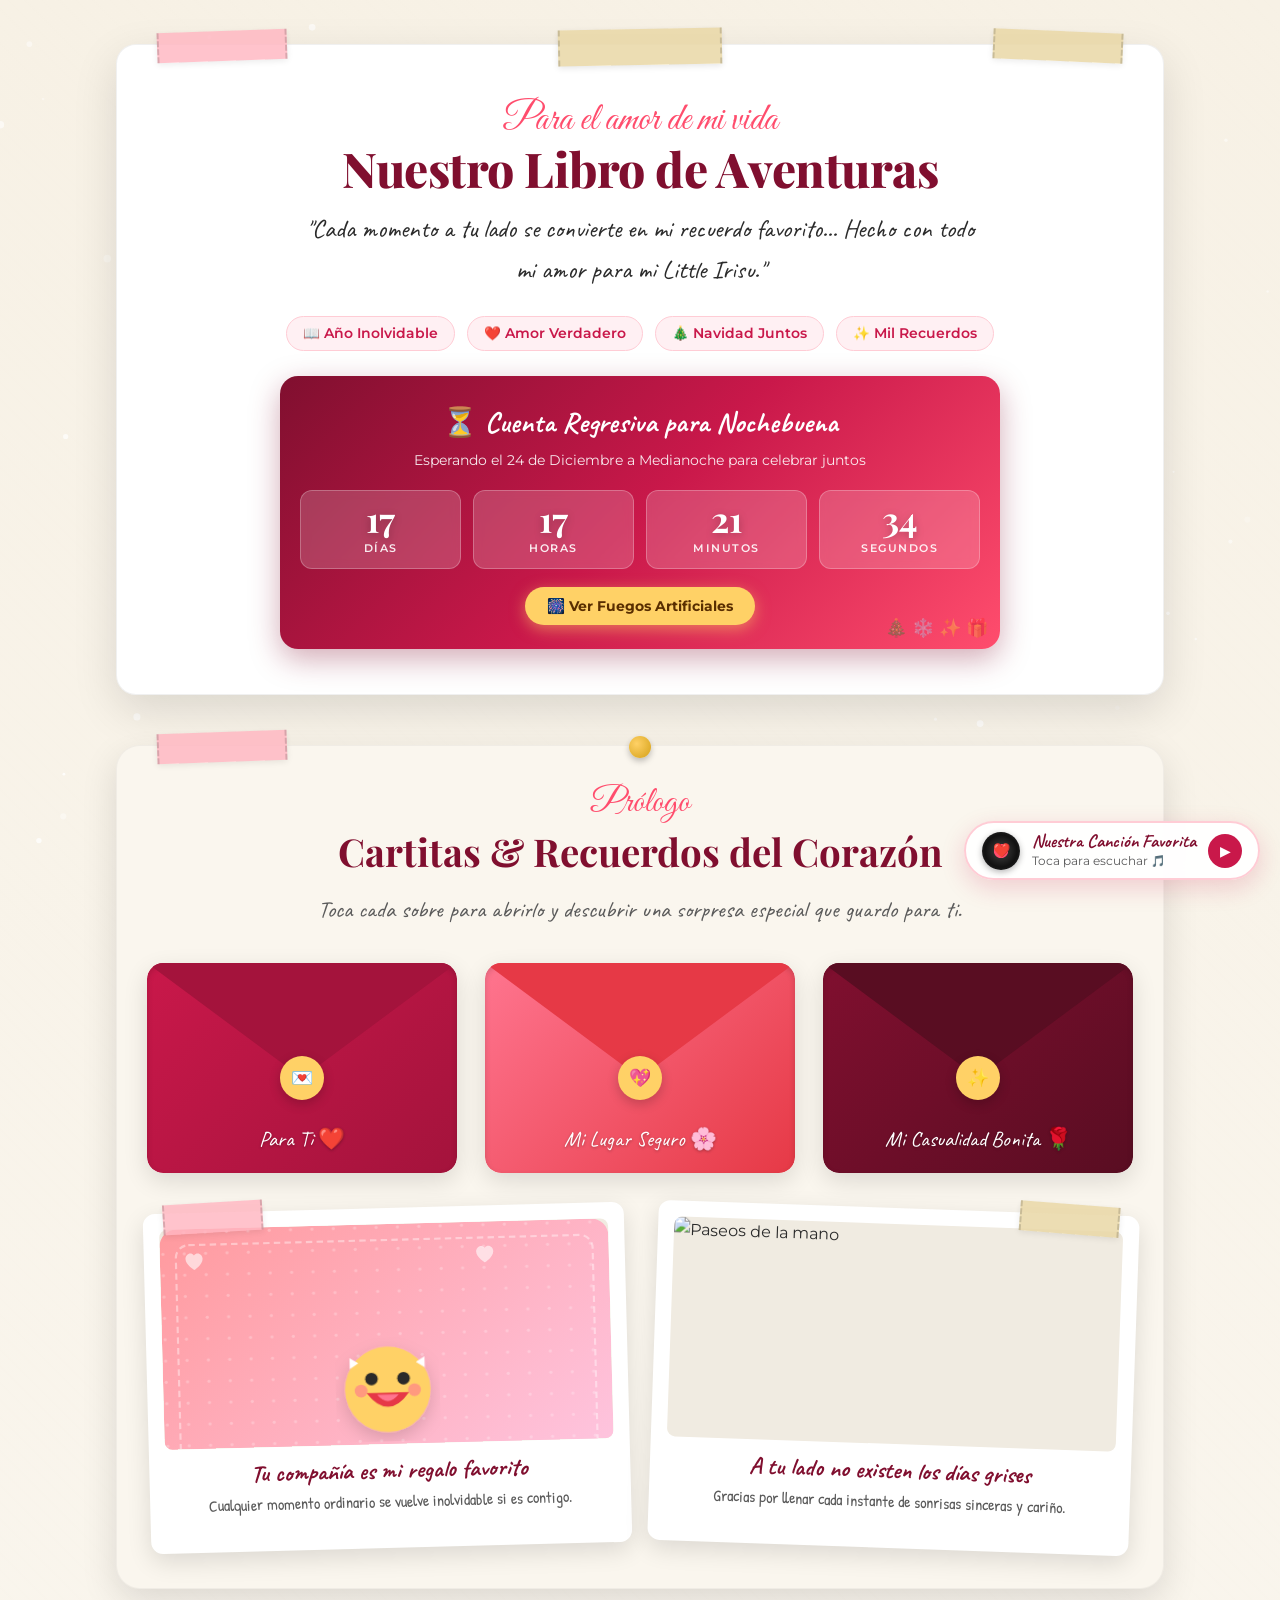
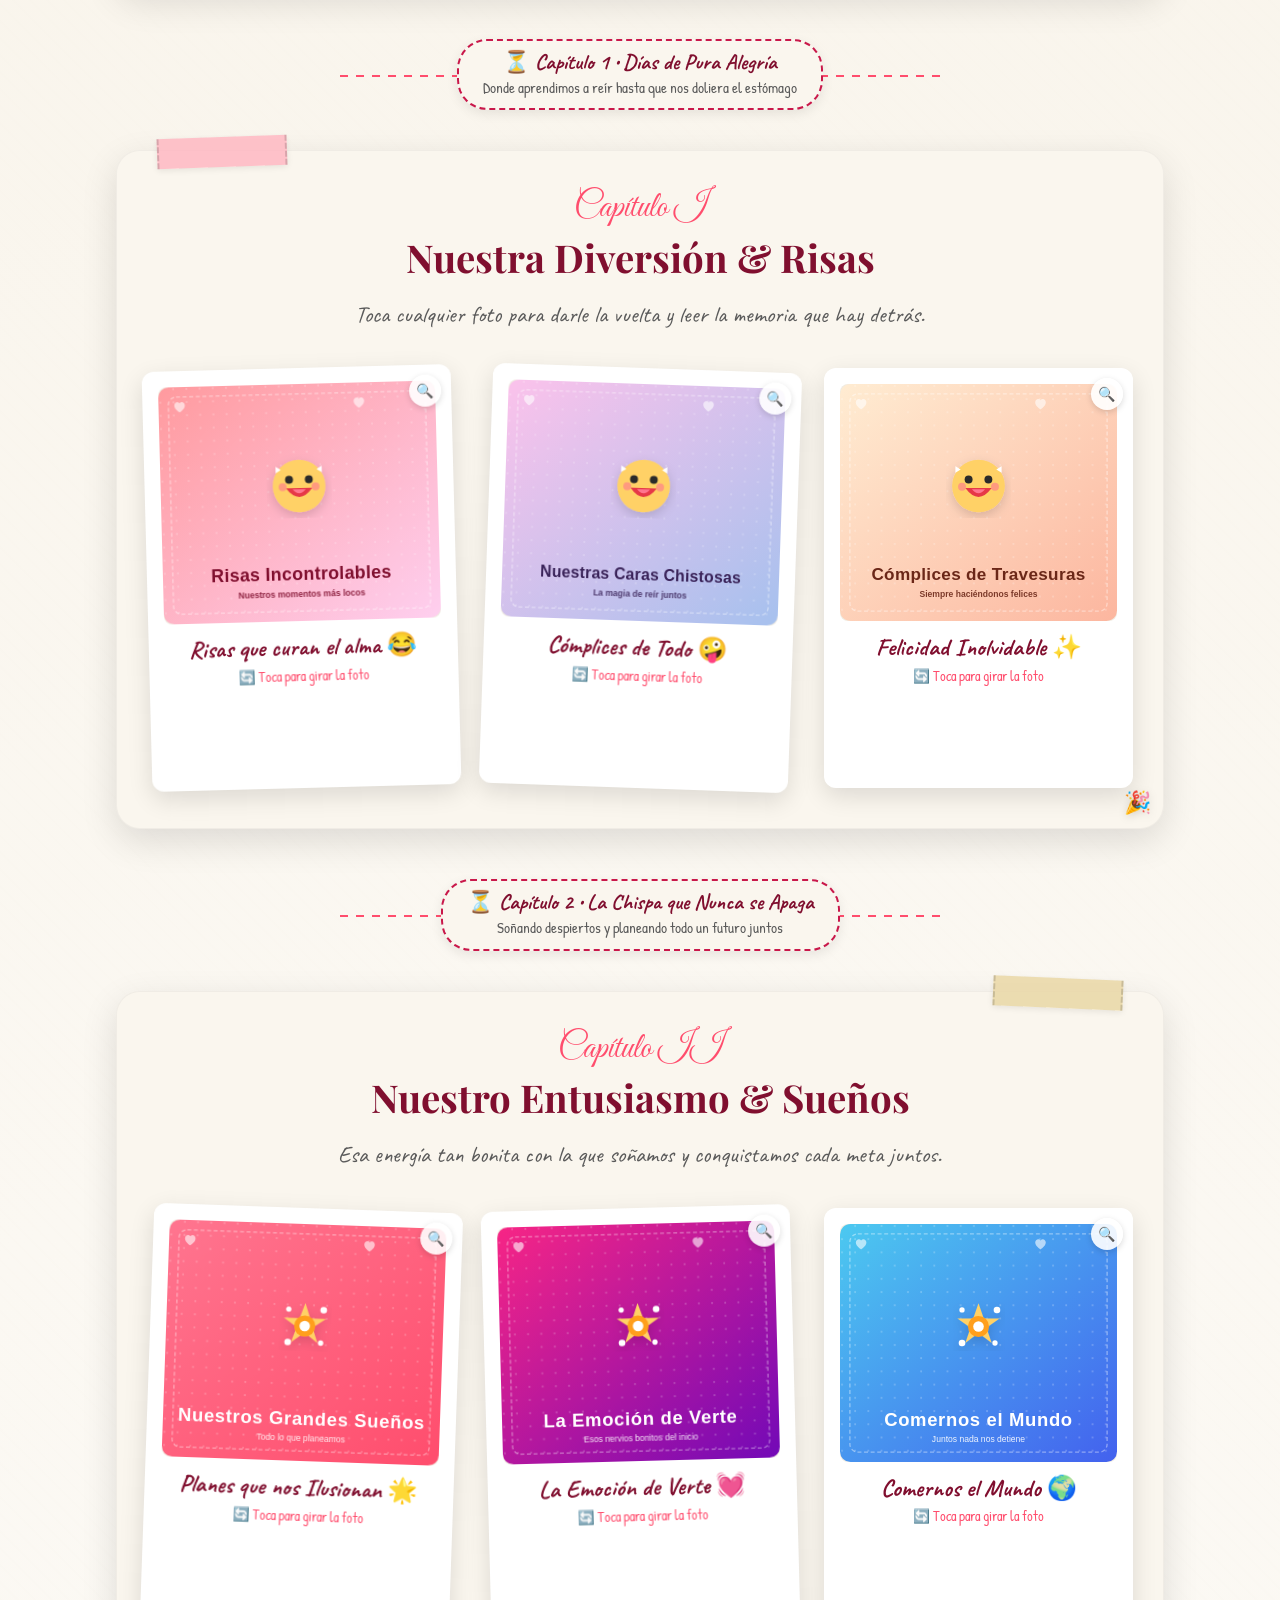
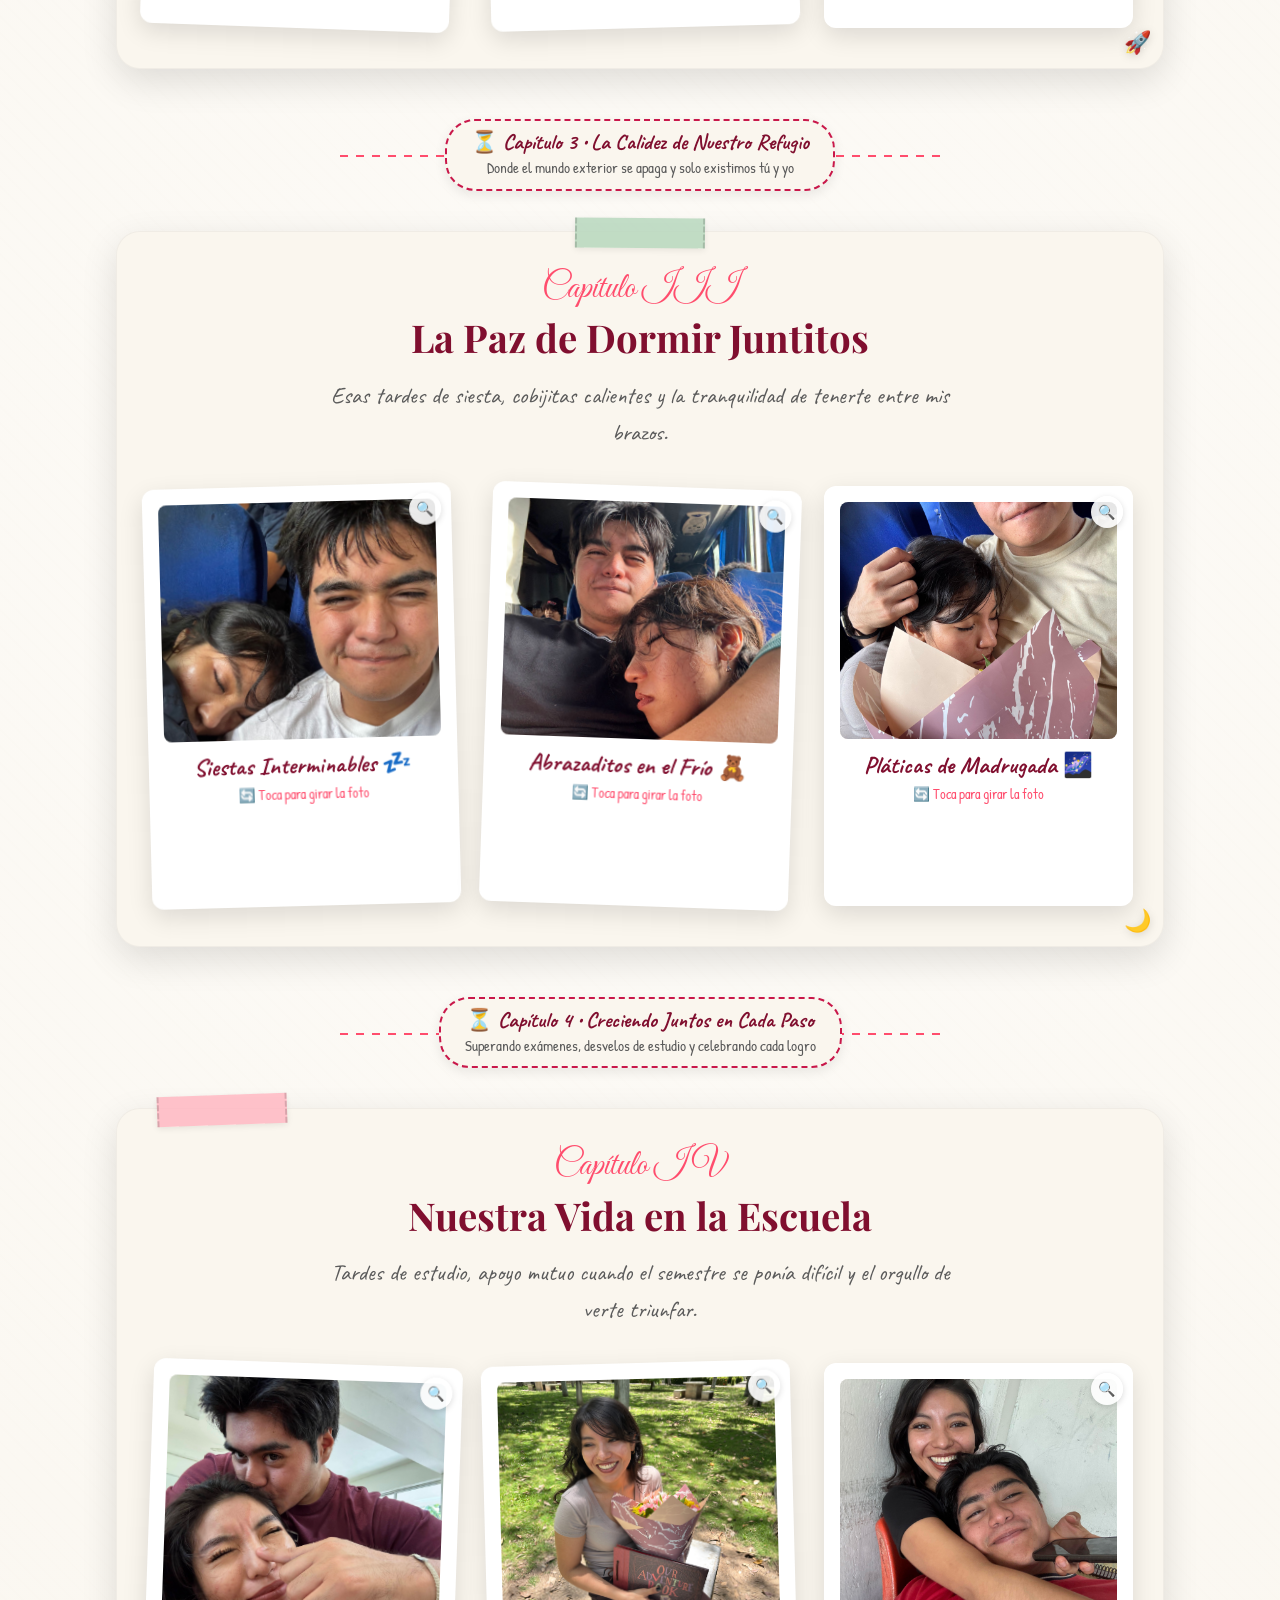
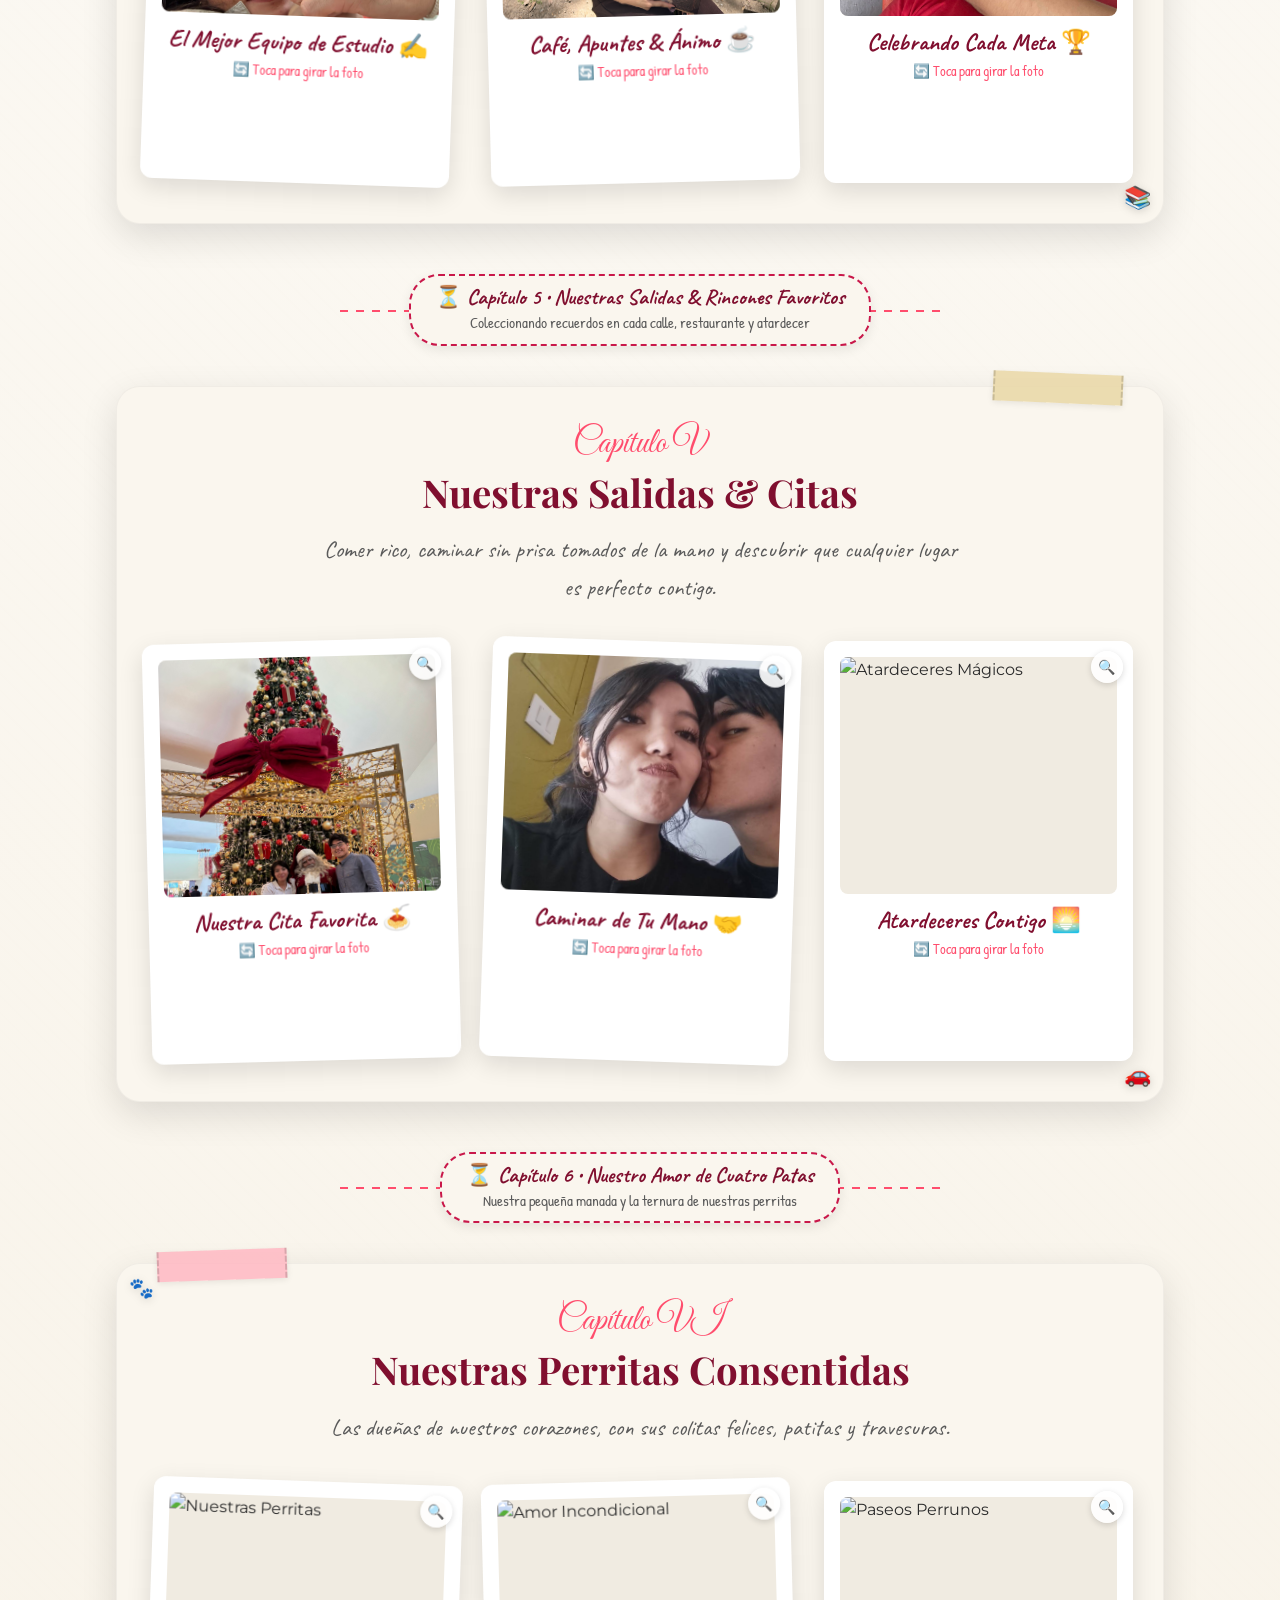
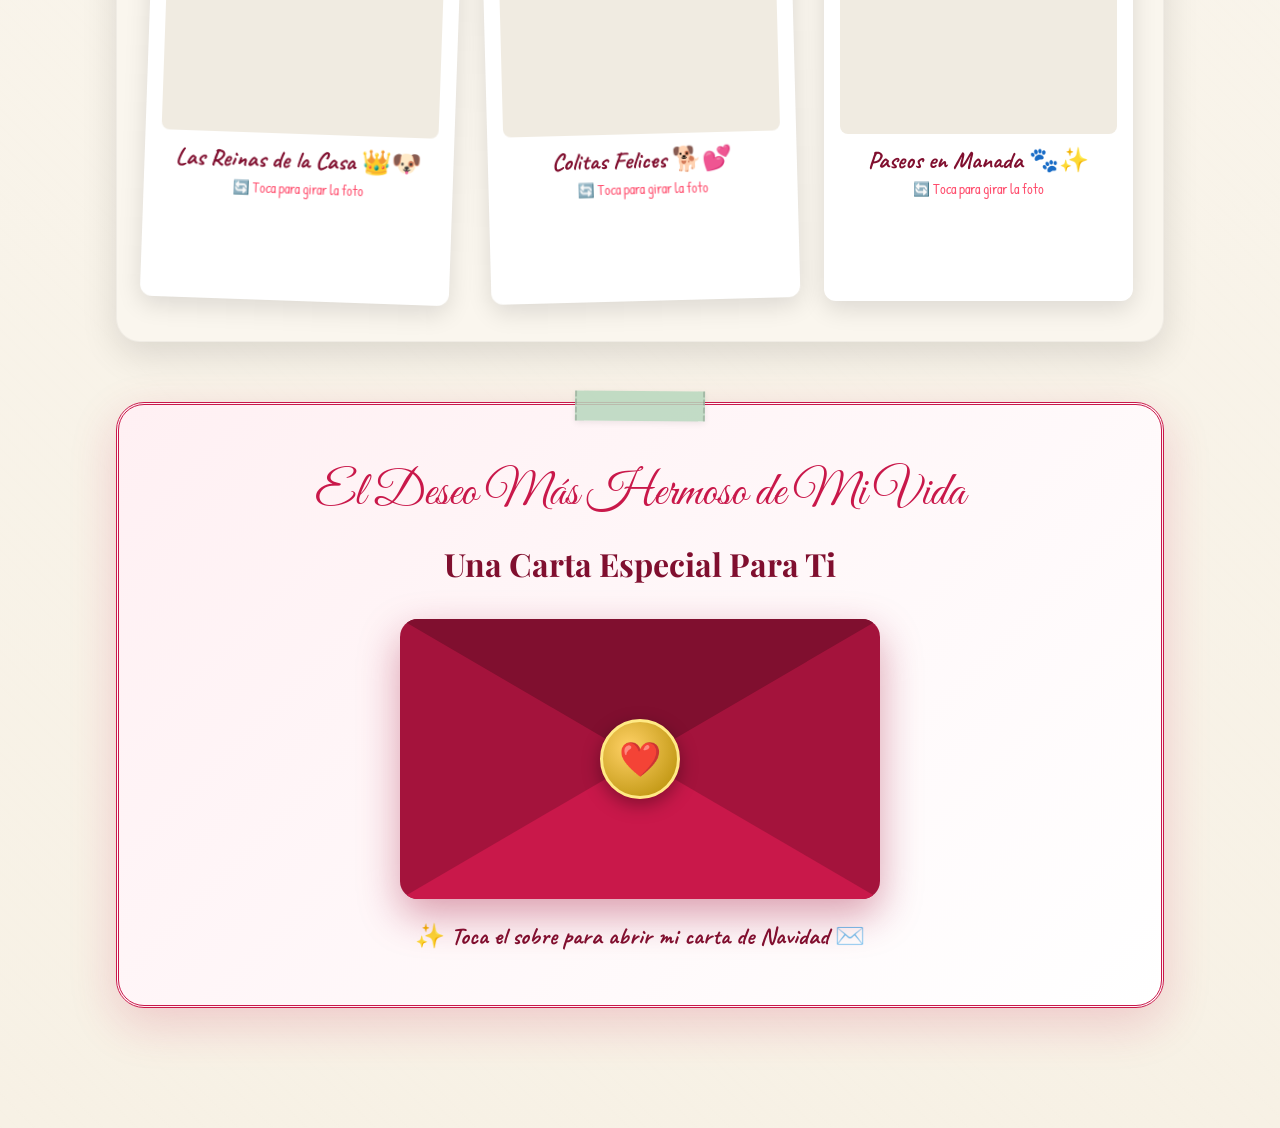
==== commit 01c95784: "cambio de imagenes" ====
--- a/index.html
+++ b/index.html
@@ -596,7 +596,7 @@
               </div>
               <div class="polaroid-photo-wrapper">
                 <!-- 📸 FOTO: -->
-                <img src="assets/img/escuela/foto1.svg" alt="Estudiando Juntos" class="polaroid-img">
+                <img src="assets/img/escuela/vida escuela1.jpg" alt="Estudiando Juntos" class="polaroid-img">
               </div>
               <p class="polaroid-caption">El Mejor Equipo de Estudio ✍️</p>
               <div class="card-hint-flip">🔄 Toca para girar la foto</div>
@@ -624,7 +624,7 @@
               </div>
               <div class="polaroid-photo-wrapper">
                 <!-- 📸 FOTO: -->
-                <img src="assets/img/escuela/foto2.svg" alt="Apoyo en Exámenes" class="polaroid-img">
+                <img src="assets/img/escuela/vida escuela2.jpg" alt="Apoyo en Exámenes" class="polaroid-img">
               </div>
               <p class="polaroid-caption">Café, Apuntes & Ánimo ☕</p>
               <div class="card-hint-flip">🔄 Toca para girar la foto</div>
@@ -642,6 +642,7 @@
             </div>
           </div>
         </div>
+        </button>
 
         <!-- 📸 TARJETA ESCUELA 3: -->
         <div class="polaroid-flip-card">
@@ -652,7 +653,7 @@
               </div>
               <div class="polaroid-photo-wrapper">
                 <!-- 📸 FOTO: -->
-                <img src="assets/img/escuela/foto3.svg" alt="Celebrando Logros" class="polaroid-img">
+                <img src="assets/img/escuela/vida escuela3.jpg" alt="Celebrando Logros" class="polaroid-img">
               </div>
               <p class="polaroid-caption">Celebrando Cada Meta 🏆</p>
               <div class="card-hint-flip">🔄 Toca para girar la foto</div>
@@ -708,7 +709,7 @@
               </div>
               <div class="polaroid-photo-wrapper">
                 <!-- 📸 FOTO: -->
-                <img src="assets/img/salidas/foto1.svg" alt="Citas Románticas" class="polaroid-img">
+                <img src="assets/img/salidas/salida1.jpg" alt="Citas Románticas" class="polaroid-img">
               </div>
               <p class="polaroid-caption">Nuestra Cita Favorita 🍝</p>
               <div class="card-hint-flip">🔄 Toca para girar la foto</div>
@@ -736,7 +737,7 @@
               </div>
               <div class="polaroid-photo-wrapper">
                 <!-- 📸 FOTO: -->
-                <img src="assets/img/salidas/foto2.svg" alt="Paseos Juntos" class="polaroid-img">
+                <img src="assets/img/salidas/salida2.jpg" alt="Paseos Juntos" class="polaroid-img">
               </div>
               <p class="polaroid-caption">Caminar de Tu Mano 🤝</p>
               <div class="card-hint-flip">🔄 Toca para girar la foto</div>
